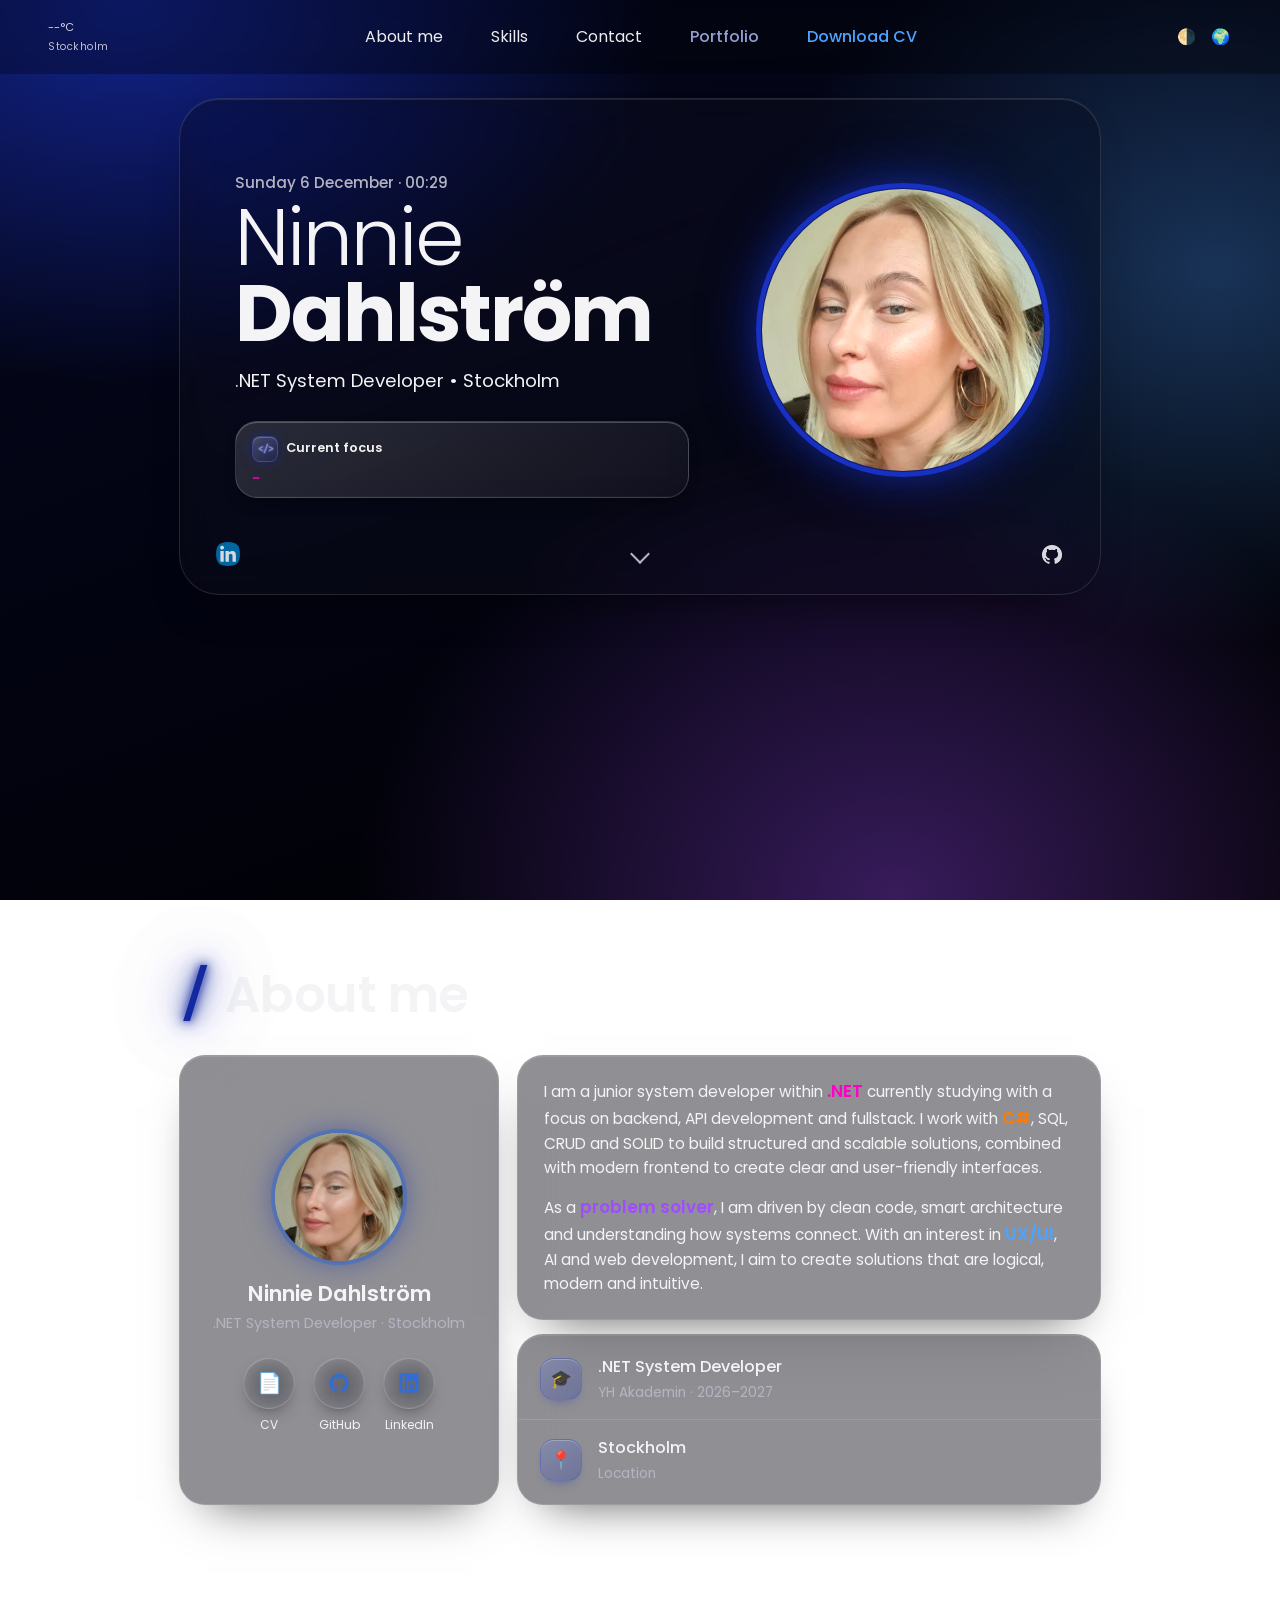
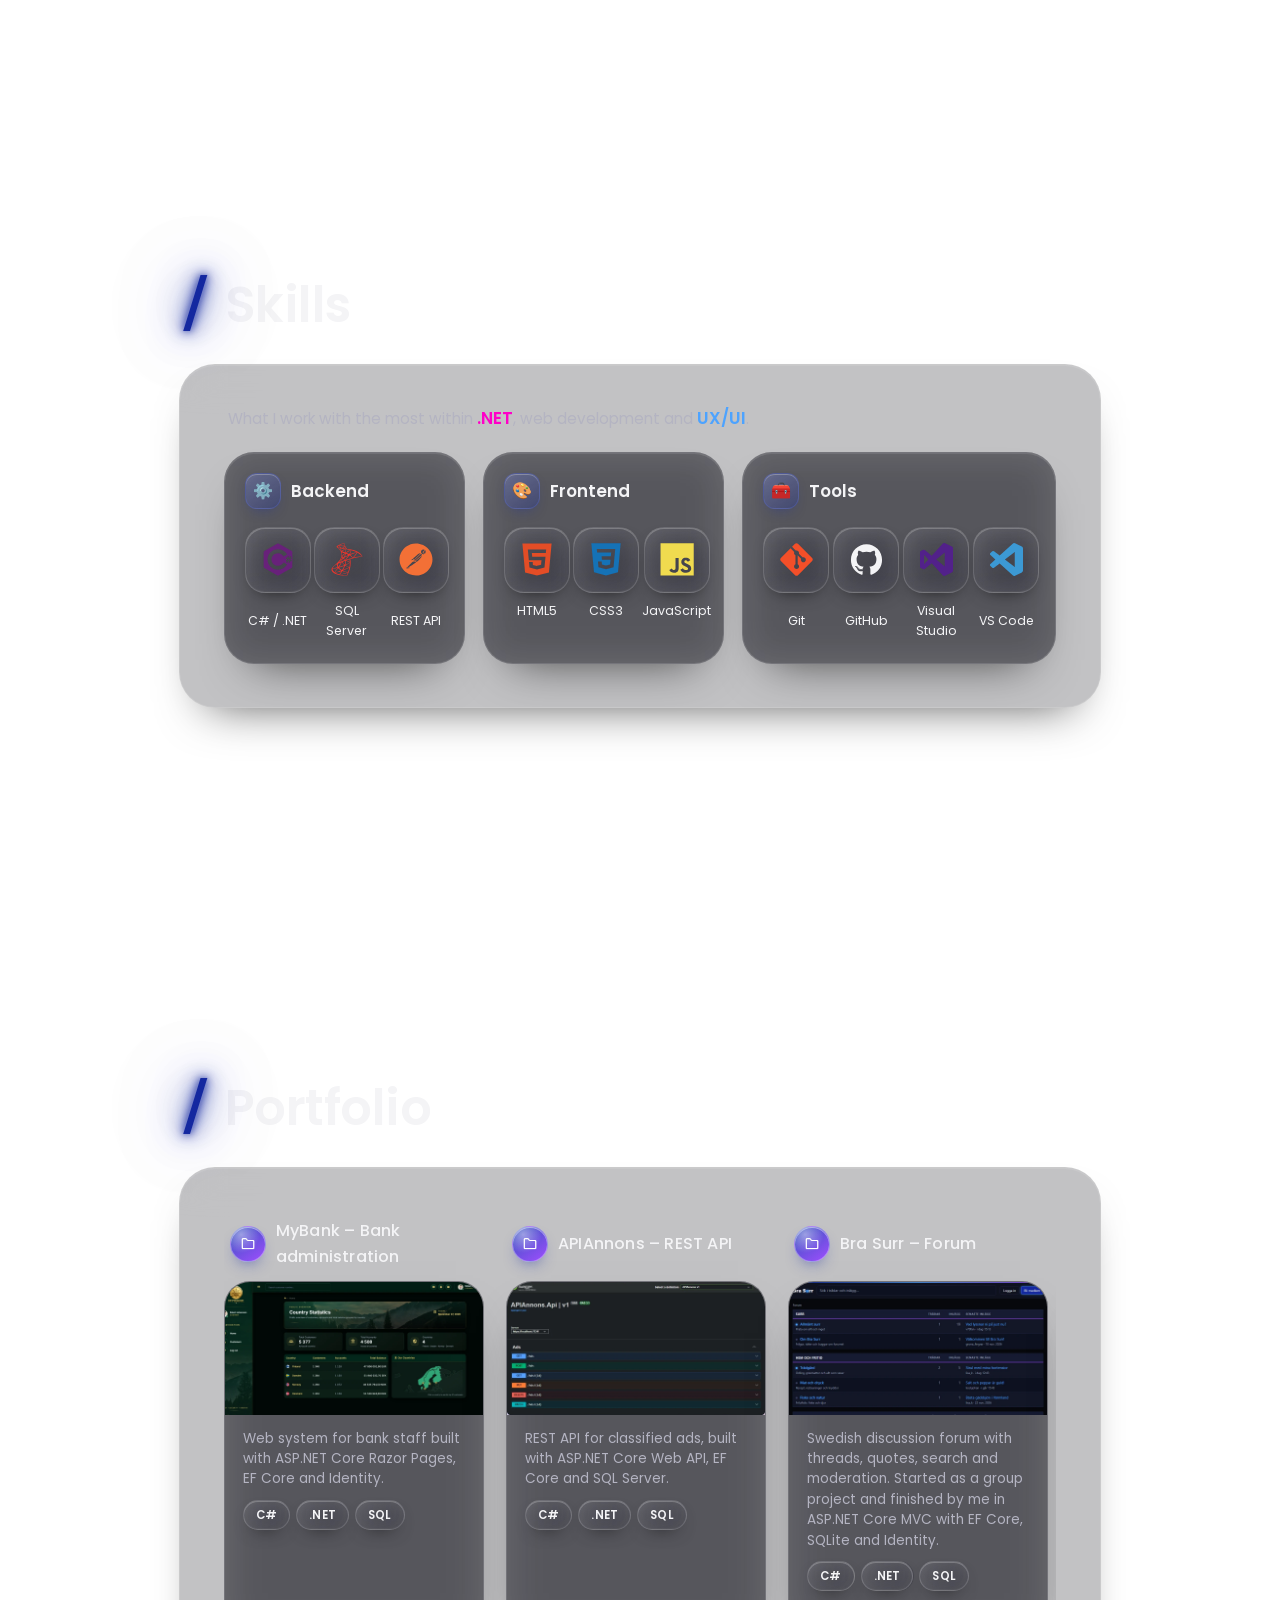
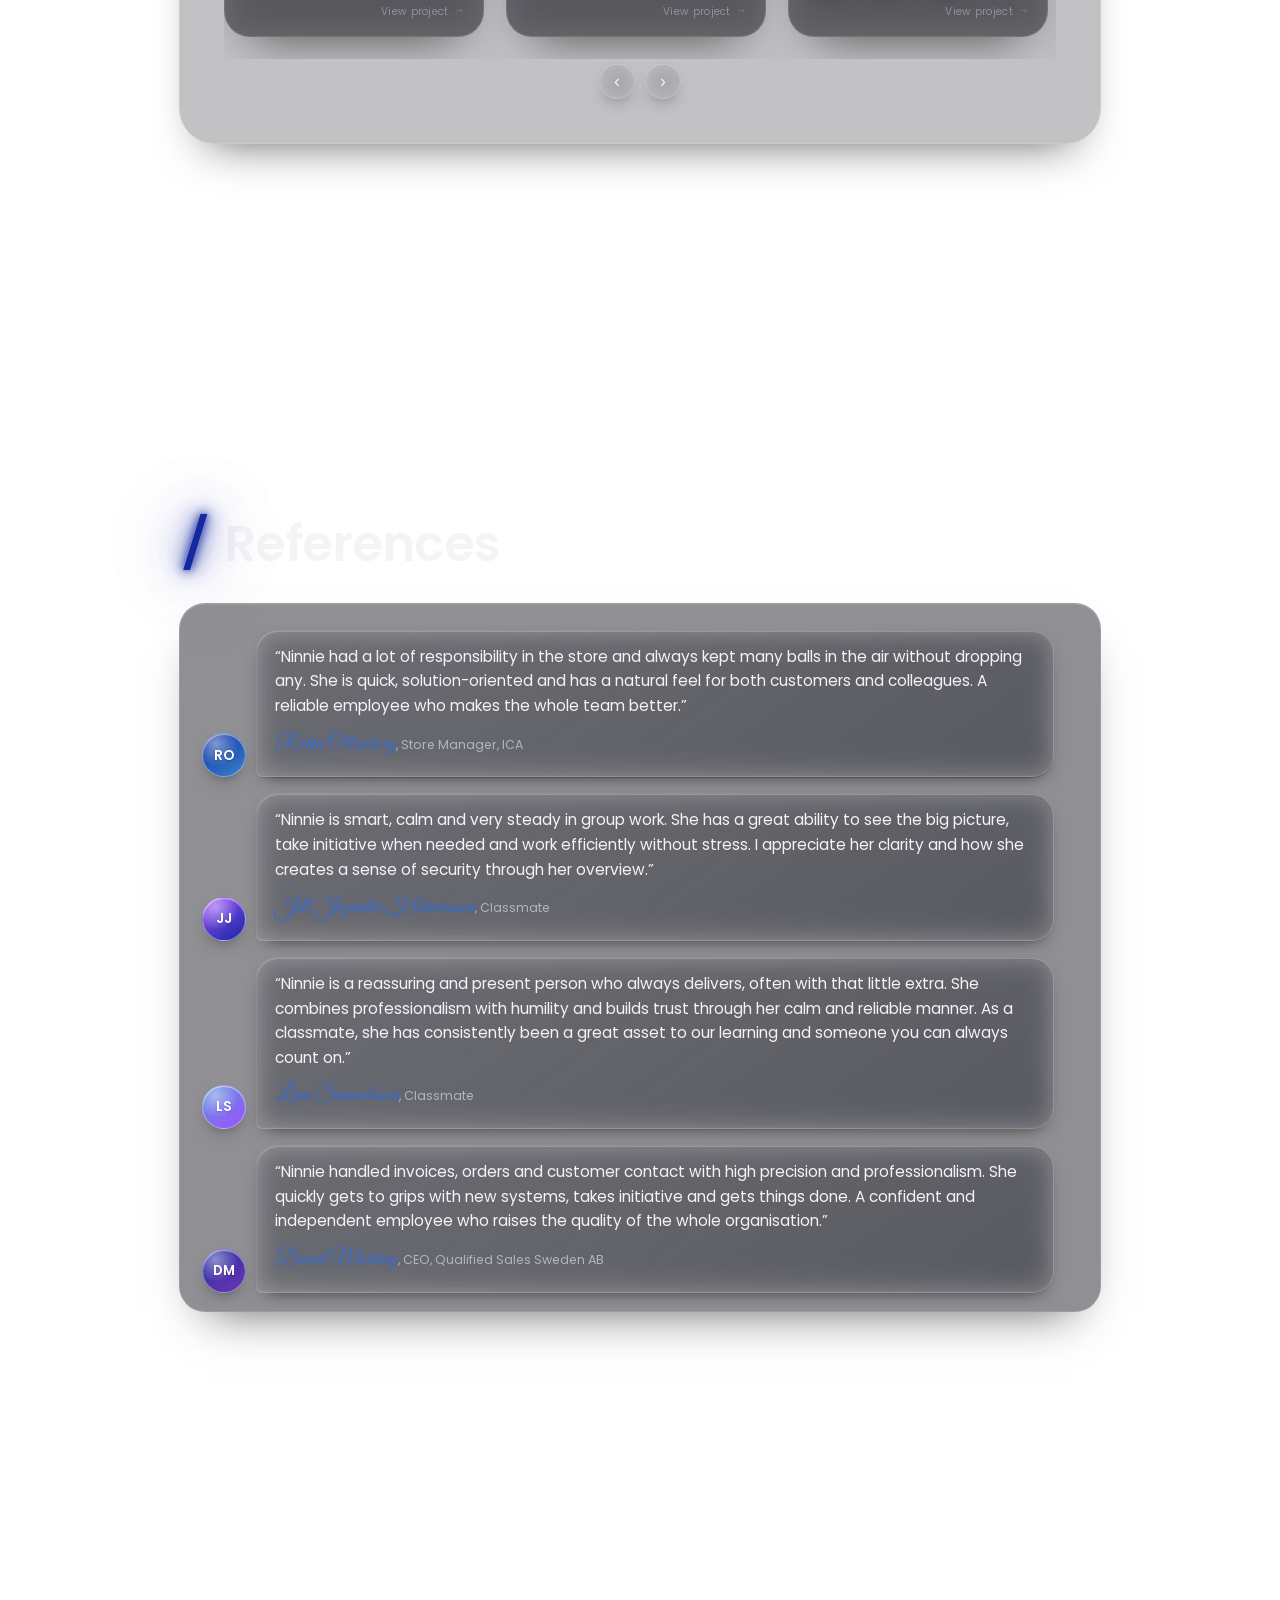
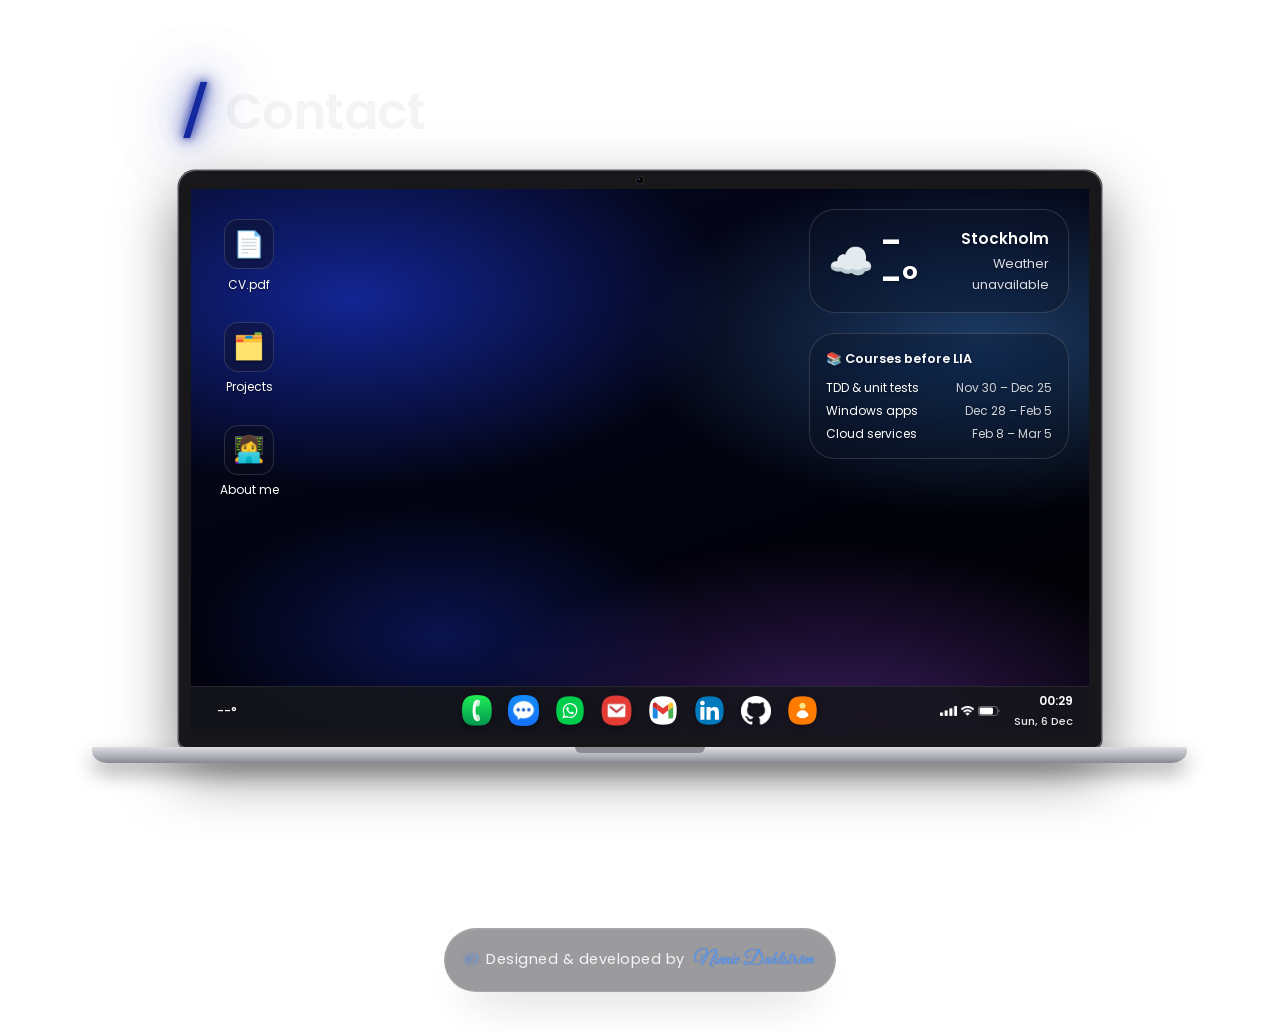
==== index-en.html @ 5b82d330 "perf: snabbare på mobil, 950 kB blir 413 kB - Devicon-fonten (564 kB) bytt mot 14 små SVG-filer i im" ====
<!DOCTYPE html>
<html lang="en">
<head>
    <meta charset="UTF-8">
    <meta name="viewport" content="width=device-width, initial-scale=1.0">
    <meta name="description" content="Portfolio by Ninnie Dahlström - System developer in .NET, C#, SQL, API and modern web development.">
    <meta property="og:title" content="Ninnie Dahlström - Webbportfolio">
    <meta property="og:description" content="Responsiv frontenddesign med HTML, CSS och JavaScript">
    <meta property="og:image" content="https://nninnie.se/image/readme-image.png">
    <meta property="og:url" content="https://nninnie.github.io/webbportfolio/">
    <meta property="og:type" content="website">
    <title>Ninnie Dahlström - Portfolio</title>
    <!-- CSS i samma ordning som kaskaden kräver: grund först, ljust tema sist -->
    <link rel="stylesheet" href="css/base.css">
    <link rel="stylesheet" href="css/navbar.css">
    <link rel="stylesheet" href="css/hero.css">
    <link rel="stylesheet" href="css/about.css">
    <link rel="stylesheet" href="css/skills.css">
    <link rel="stylesheet" href="css/portfolio.css">
    <link rel="stylesheet" href="css/references.css">
    <link rel="stylesheet" href="css/contact-form.css">
    <link rel="stylesheet" href="css/contact-device.css">
    <link rel="stylesheet" href="css/contact-popup.css">
    <link rel="stylesheet" href="css/footer.css">
    <link rel="stylesheet" href="css/theme-light.css">
    <link rel="stylesheet" href="css/premium.css">
    <link rel="stylesheet" href="css/oneui.css">
    <!-- Typsnitt och ikoner: ansluter tidigt, en enda förfrågan för typsnitten,
         och ikonerna laddas utan att blockera att sidan visas -->
    <link rel="preconnect" href="https://fonts.googleapis.com">
    <link rel="preconnect" href="https://fonts.gstatic.com" crossorigin>
    <link href="https://fonts.googleapis.com/css2?family=Great+Vibes&family=JetBrains+Mono:wght@400;700&family=Poppins:wght@300;400;500;600;700;800;900&display=swap" rel="stylesheet">
</head>

<body>
<a href="#main" class="skip-link">Skip to content</a>

<header class="navbar">
    <nav aria-label="Main menu">

        <!-- Weather to the left -->
        <div class="weather-box">
        <span id="weather" class="weather">--°C</span>
        <span id="weatherLocation" class="weather-location">Stockholm</span>
        </div>


        <!-- Hamburger menu (mobile) -->
        <button type="button" class="hamburger" id="hamburgerBtn" aria-label="Open menu" aria-expanded="false" aria-controls="mobileMenu">
            ☰
        </button>

        <!-- Menu links -->
        <ul class="nav-links" id="navLinks">
            <li><a href="#about">About me</a></li>
            <li><a href="#skills">Skills</a></li>
            <li><a href="#contact">Contact</a></li>
            <li><a href="#portfolio">Portfolio</a></li>
            <li><a href="image/cv-ninnie-dahlstrom-eng.pdf" download>Download CV</a></li>
        </ul>

        <!-- Dark/Light Mode & Language to the right -->
        <div class="nav-controls">

    <!-- THEME BUTTON -->
<button type="button" id="themeToggle" class="icon-btn" aria-label="Switch theme">
    <span class="mode-icon">🌗</span>
</button>

<!-- LANGUAGE BUTTON -->
<button type="button" id="languageToggle" class="icon-btn" aria-label="Switch language">
    <span class="mode-icon">🌍</span>
</button>



</div>

            <!-- Hidden select language - required -->
            <label for="languageSelect" class="visually-hidden">Language</label>
            <select id="languageSelect" class="hidden-select">
                <option value="sv">SV</option>
                <option value="en" selected>EN</option>
            </select>

    </nav>

    <!-- Mobile menu sliding down -->
    <div class="mobile-menu" id="mobileMenu">
        <a href="#about">About me</a>
        <a href="#skills">Skills</a>
        <a href="#contact">Contact</a>
        <a href="#portfolio">Portfolio</a>
        <a href="image/cv-ninnie-dahlstrom-eng.pdf" download>Download CV</a>
    </div>

</header>

<!-- MAIN START -->
<main id="main" class="page-wrapper">


<!-- HERO: Samsung lock screen -->
<section class="lockscreen" aria-label="Introduction">
    <div class="lock glass">

        <div class="lock-text">
            <p class="lock-date" id="heroDate">Stockholm</p>
            <h1><span class="lock-first">Ninnie</span> <span class="lock-last">Dahlström</span></h1>
            <p class="hero-role">.NET System Developer • Stockholm</p>

            <!-- The notification: the typing text is filled in by hero-typing.js -->
            <div class="notif">
                <div>
                    <span class="notif-title">Current focus</span>
                    <p id="skills-hero-text" class="skills-hero">Backend • C# • .NET • SQL • API development</p>
                </div>
            </div>
        </div>

        <div class="hero-image-wrapper">
            <img src="image/portrait-ninnie-dahlstrom.webp" class="portrait" alt="Portrait of Ninnie Dahlström" width="400" height="400">
            <span class="color-icon">
                🎨
                <input type="color" id="glowDarkPicker" aria-label="Choose glow colour for dark mode">
                <input type="color" id="glowLightPicker" aria-label="Choose glow colour for light mode">
            </span>
        </div>

        <!-- Shortcuts in the lock screen corners -->
        <div class="lock-shortcuts">
            <a href="https://www.linkedin.com/in/ninnie-dahlstrom" target="_blank" rel="noopener noreferrer" aria-label="LinkedIn">
                <img src="image/icons/linkedin.svg" alt="" width="24" height="24">
            </a>
            <a href="#about" class="swipe" aria-label="Go to About me"><span class="swipe-arrow" aria-hidden="true"></span></a>
            <a href="https://github.com/nninnie" target="_blank" rel="noopener noreferrer" aria-label="GitHub">
                <img src="image/icons/GitHub.png" alt="" class="icon-img light github" width="24" height="24">
                <img src="image/icons/GitHub-darkmode.png" alt="" class="icon-img dark github" width="24" height="24">
            </a>
        </div>
    </div>
</section>



<!-- ABOUT: profile in Contacts -->
<section id="about" class="oneui-section">
    <div class="oneui-head">
        <h2><span class="accent">/</span> About me</h2>
    </div>

    <div class="profile">
        <div class="glass pcard">
            <img src="image/portrait-ninnie-dahlstrom.webp" alt="" width="128" height="128" loading="lazy">
            <h3>Ninnie Dahlström</h3>
            <p>.NET System Developer · Stockholm</p>
            <div class="pactions">
                <a href="image/cv-ninnie-dahlstrom-eng.pdf" download><span class="pa-icon" aria-hidden="true">📄</span>CV</a>
                <a href="https://github.com/nninnie" target="_blank" rel="noopener noreferrer"><span class="pa-icon" aria-hidden="true"><span class="mask-icon mask-github" aria-hidden="true"></span></span>GitHub</a>
                <a href="https://www.linkedin.com/in/ninnie-dahlstrom" target="_blank" rel="noopener noreferrer"><span class="pa-icon" aria-hidden="true"><span class="mask-icon mask-linkedin" aria-hidden="true"></span></span>LinkedIn</a>
            </div>
        </div>

        <div>
            <div class="glass about-text">
                <p>I am a junior system developer within <span class="key-pink">.NET</span> currently studying with a focus on backend, API development and fullstack. I work with <span class="key-orange">C#</span>, SQL, CRUD and SOLID to build structured and scalable solutions, combined with modern frontend to create clear and user-friendly interfaces.</p>
                <p>As a <span class="key-purple">problem solver</span>, I am driven by clean code, smart architecture and understanding how systems connect. With an interest in <span class="key-blue">UX/UI</span>, AI and web development, I aim to create solutions that are logical, modern and intuitive.</p>
            </div>

            <div class="glass prows">
                <div class="prow"><span class="prow-icon" aria-hidden="true">🎓</span><div><strong>.NET System Developer</strong><span>YH Akademin · 2026–2027</span></div></div>
                <div class="prow"><span class="prow-icon" aria-hidden="true">📍</span><div><strong>Stockholm</strong><span>Location</span></div></div>
            </div>
        </div>
    </div>
</section>



<!-- SKILLS: three folders on the home screen -->
<section id="skills" class="oneui-section">
    <div class="oneui-head">
        <h2><span class="accent">/</span> Skills</h2>
    </div>

    <!-- Glasramen runt korten, som datorn runt kontaktdelen -->
    <div class="oneui-frame glass">
        <p class="oneui-intro">What I work with the most within <span class="key-pink">.NET</span>, web development and <span class="key-blue">UX/UI</span>.</p>

        <div class="folders">
            <div class="glass folder">
                <div class="folder-head"><span class="folder-icon-box" aria-hidden="true">⚙️</span><div><h3>Backend</h3></div></div>
                <ul class="skill-apps">
                    <li><span class="skill-icon"><img src="image/skills/csharp.svg" alt="" width="34" height="34"></span>C# / .NET</li>
                    <li><span class="skill-icon"><img src="image/skills/microsoftsqlserver.svg" alt="" width="34" height="34"></span>SQL Server</li>
                    <li><span class="skill-icon"><img src="image/skills/postman.svg" alt="" width="34" height="34"></span>REST API</li>
                </ul>
            </div>

            <div class="glass folder">
                <div class="folder-head"><span class="folder-icon-box" aria-hidden="true">🎨</span><div><h3>Frontend</h3></div></div>
                <ul class="skill-apps">
                    <li><span class="skill-icon"><img src="image/skills/html5.svg" alt="" width="34" height="34"></span>HTML5</li>
                    <li><span class="skill-icon"><img src="image/skills/css3.svg" alt="" width="34" height="34"></span>CSS3</li>
                    <li><span class="skill-icon"><img src="image/skills/javascript.svg" alt="" width="34" height="34"></span>JavaScript</li>
                </ul>
            </div>

            <div class="glass folder wide">
                <div class="folder-head"><span class="folder-icon-box" aria-hidden="true">🧰</span><div><h3>Tools</h3></div></div>
                <ul class="skill-apps">
                    <li><span class="skill-icon"><img src="image/skills/git.svg" alt="" width="34" height="34"></span>Git</li>
                    <li><span class="skill-icon"><span class="mask-icon mask-github" aria-hidden="true"></span></span>GitHub</li>
                    <li><span class="skill-icon"><img src="image/skills/visualstudio.svg" alt="" width="34" height="34"></span>Visual Studio</li>
                    <li><span class="skill-icon"><img src="image/skills/vscode.svg" alt="" width="34" height="34"></span>VS Code</li>
                </ul>
            </div>
        </div>
    </div>
</section>

<!-- PORTFOLIO: Recent apps, a row you scroll sideways -->
<section id="portfolio" class="oneui-section">
    <div class="oneui-head">
        <h2><span class="accent">/</span> Portfolio</h2>
    </div>

    <!-- Glasramen runt korten, som datorn runt kontaktdelen -->
    <div class="oneui-frame glass">
        <!-- The project cards are created by projects.js -->
        <div class="rail" id="projectsGrid" tabindex="0" aria-label="Projects, scroll sideways"></div>

        <div class="rail-nav">
            <button type="button" class="rail-btn" data-dir="-1" aria-label="Previous project">‹</button>
            <button type="button" class="rail-btn" data-dir="1" aria-label="Next project">›</button>
        </div>

    <!-- PROJECT MODAL -->
        <div id="projectModal" class="project-modal" role="dialog" aria-modal="true" aria-labelledby="projectTitle" aria-describedby="projectDescription">
            <div class="project-modal-content">

                <button type="button" class="close-modal" aria-label="Close project window">✕</button>
            
                <div id="projectTech" class="project-tech"></div>

                <div class="modal-divider"></div>

                <!-- [html-validate-disable-next empty-heading -- fylls i av projects.js] -->
                <h3 id="projectTitle"></h3>

                <p id="projectDescription"></p>

                <ul id="features"></ul>


                <div class="project-links">
                    <a id="githubLink" href="#" target="_blank" aria-label="Open project">
                        <img class="icon-img dark" src="image/icons/GitHub-darkmode.png" alt="GitHub" width="20" height="20">
                        <img class="icon-img light" src="image/icons/GitHub.png" alt="GitHub" width="20" height="20">
                        GitHub
                    </a>

                    <a id="demoLink" href="#" target="_blank" aria-label="Open project">
                        <img class="icon-img dark" src="image/icons/GitHub-darkmode.png" alt="ReadMe" width="20" height="20">
                        <img class="icon-img light" src="image/icons/GitHub.png" alt="ReadMe"  width="20" height="20">
                        ReadMe
                    </a>
                </div>

                <!-- Shown instead of the links when the project has isPrivate: true -->
                <p id="privateNote" class="private-note" hidden>🔒 Code available on request</p>

            </div>
        </div>
    </div>
</section>




<!-- REFERENCES: Messages -->
<section id="reference" class="oneui-section">
    <div class="oneui-head">
        <h2><span class="accent">/</span> References</h2>
    </div>

    <div class="glass chat">
        <div class="thread">
            <article class="msg">
                <span class="msg-avatar av-1" aria-hidden="true">RO</span>
                <div class="bubble">
                    <blockquote><p>“Ninnie had a lot of responsibility in the store and always kept many balls in the air without dropping any. She is quick, solution-oriented and has a natural feel for both customers and colleagues. A reliable employee who makes the whole team better.”</p></blockquote>
                    <p class="msg-sign"><span class="sig">Robin Ollenberg</span>, Store Manager, ICA</p>
                </div>
            </article>

            <article class="msg">
                <span class="msg-avatar av-2" aria-hidden="true">JJ</span>
                <div class="bubble">
                    <blockquote><p>“Ninnie is smart, calm and very steady in group work. She has a great ability to see the big picture, take initiative when needed and work efficiently without stress. I appreciate her clarity and how she creates a sense of security through her overview.”</p></blockquote>
                    <p class="msg-sign"><span class="sig">Jill Jeginder Hilmersson</span>, Classmate</p>
                </div>
            </article>

            <article class="msg">
                <span class="msg-avatar av-3" aria-hidden="true">LS</span>
                <div class="bubble">
                    <blockquote><p>“Ninnie is a reassuring and present person who always delivers, often with that little extra. She combines professionalism with humility and builds trust through her calm and reliable manner. As a classmate, she has consistently been a great asset to our learning and someone you can always count on.”</p></blockquote>
                    <p class="msg-sign"><span class="sig">Lina Samuelsson</span>, Classmate</p>
                </div>
            </article>

            <article class="msg">
                <span class="msg-avatar av-4" aria-hidden="true">DM</span>
                <div class="bubble">
                    <blockquote><p>“Ninnie handled invoices, orders and customer contact with high precision and professionalism. She quickly gets to grips with new systems, takes initiative and gets things done. A confident and independent employee who raises the quality of the whole organisation.”</p></blockquote>
                    <p class="msg-sign"><span class="sig">David Marténg</span>, CEO, Qualified Sales Sweden AB</p>
                </div>
            </article>
        </div>
    </div>
</section>


<!-- CONTACT -->
<section id="contact" class="contact-section" aria-labelledby="contactTitle">

    <h2 id="contactTitle" class="contact-title"><span class="accent">/</span> Contact</h2>

    <div class="device-frame">

        <div class="device-glass"></div>

        <!-- STATUS BAR -->
        <div class="status-bar">
            <span id="taskbarWeather" class="taskbar-weather" aria-hidden="true">--&deg;</span>
            <span id="deviceDate" class="date"></span>
            <span id="phoneTime" class="time">--:--</span>
            <div class="camera-cutout"></div>
            <span class="status-icons">
                <img src="image/icons/Connection.png" alt="">
                <img src="image/icons/Wifi.png" alt="">
                <img src="image/icons/Battery.png" alt="">
            </span>
        </div>

        <!-- WEATHER WIDGET -->
        <div class="weather-widget">
            <div class="weather-center">
                <span id="weatherIcon" class="weather-icon">&#9729;&#65039;</span>
                <span id="weatherTemp" class="temp">--&deg;</span>
            </div>

            <div class="weather-right">
                <span id="weatherDesc" class="desc">Loading weather&hellip;</span>
                <span id="weatherCity" class="city">Stockholm</span>
            </div>
        </div>


        <!-- LIA + COURSES: internship placement and the courses before it -->
        <div class="lia-stack">
            <!-- LIA CARD HIDDEN until after Tuesday 1 Dec (Dekiru agreement). Remove the comment to show it again.
            <div class="lia-widget">
                <span class="lia-status"><span class="lia-dot" aria-hidden="true"></span><span>Internship at <a href="https://www.dekiru.se/" target="_blank" rel="noopener" class="lia-link">Dekiru</a></span></span>
                <strong class="lia-dates">Mar 8 – May 28, 2027</strong>
                <span class="lia-sub">+ Aug 30 – Nov 19, 2027</span>
            </div>
            -->

            <div class="lia-widget courses-widget">
                <span class="lia-status">📚 Courses before LIA</span>
                <ul class="course-list">
                    <li><span>TDD &amp; unit tests</span><span class="lia-sub">Nov 30 – Dec 25</span></li>
                    <li><span>Windows apps</span><span class="lia-sub">Dec 28 – Feb 5</span></li>
                    <li><span>Cloud services</span><span class="lia-sub">Feb 8 – Mar 5</span></li>
                </ul>
            </div>
        </div>

        <!-- DESKTOP SHORTCUTS (laptop only) -->
        <nav class="desktop-icons" aria-label="Shortcuts">
            <a href="image/cv-ninnie-dahlstrom-eng.pdf" download class="desktop-icon"><span class="desktop-icon-img" aria-hidden="true">📄</span>CV.pdf</a>
            <a href="#portfolio" class="desktop-icon"><span class="desktop-icon-img" aria-hidden="true">🗂️</span>Projects</a>
            <a href="#about" class="desktop-icon"><span class="desktop-icon-img" aria-hidden="true">👩‍💻</span>About me</a>
        </nav>
        <!-- APP GRID -->
        <div class="app-grid">

    <!-- Sidindikator (placeras mellan appraden och docken med CSS grid) -->
    <div class="page-dots" aria-hidden="true"><span class="dot active"></span><span class="dot"></span></div>

            <a href="tel:+46735704368" class="app-icon phone-link">
                <span class="icon-circle">
                    <img src="image/icons/phone.svg" alt="">
                </span>
                <span class="app-label">Phone</span>
            </a>

            <a href="sms:+46735704368" class="app-icon sms-link">
                <span class="icon-circle">
                    <img src="image/icons/messages.webp" alt="">
                </span>
                <span class="app-label">SMS</span>
            </a>

            <a href="https://wa.me/46735704368" target="_blank" rel="noopener noreferrer" class="app-icon">
                <span class="icon-circle">
                    <img src="image/icons/Whatups.svg" alt="">
                </span>
                <span class="app-label">WhatsApp</span>
            </a>

            <a href="https://outlook.live.com/mail/0/deeplink/compose?to=ninnie_dahlstrom@hotmail.com&amp;subject=Contact%20via%20nninnie.se" target="_blank" rel="noopener noreferrer" class="app-icon">
                <span class="icon-circle">
                    <img src="image/icons/Email.webp" alt="">
                </span>
                <span class="app-label">Outlook</span>
            </a>

            <a aria-label="Gmail" href="https://mail.google.com/mail/?view=cm&amp;fs=1&amp;to=ninnie_dahlstrom@hotmail.com&amp;su=Contact%20via%20nninnie.se" target="_blank" rel="noopener noreferrer" class="app-icon">
                <span class="icon-circle">
                    <img src="image/icons/gmail.svg" alt="">
                </span>
                <span class="app-label">Gmail</span>
            </a>

            <a aria-label="LinkedIn" href="https://www.linkedin.com/in/ninnie-dahlstrom/" target="_blank" rel="noopener noreferrer" class="app-icon">
                <span class="icon-circle">
                    <img src="image/icons/linkedin.svg" alt="">
                </span>
                <span class="app-label">LinkedIn</span>
            </a>

            <a aria-label="GitHub" href="https://github.com/nninnie" target="_blank" rel="noopener noreferrer" class="app-icon">
                <span class="icon-circle">
                    <img class="icon-img dark" src="image/icons/GitHub-darkmode.png" alt="">
                    <img class="icon-img light" src="image/icons/GitHub.png" alt="">
                </span>
                <span class="app-label">GitHub</span>
            </a>

            <button type="button" class="app-icon contact-app" aria-label="Contact form" aria-haspopup="dialog" aria-controls="contactCard">
                <span class="icon-circle">
                    <img src="image/icons/Contact.svg" alt="">
                </span>
                <span class="app-label">Contact</span>
            </button>

        </div>

        <!-- NAVIGATION BAR -->
        <div class="nav-bar" aria-hidden="true">
            <span class="nav-btn nav-recent"></span>
            <span class="nav-btn nav-home"></span>
            <span class="nav-btn nav-back"></span>
        </div>

    </div>

    <!-- POPUP: CONTACT FORM -->
    <div id="contactCard" class="contact-popup" role="dialog" aria-modal="true" aria-labelledby="contactCardTitle" hidden>
        <div class="contact-card">

            <button type="button" class="close-popup" aria-label="Close the form">&#10005;</button>

            <h3 id="contactCardTitle">Send a message</h3>

            <form id="contactForm" action="https://formsubmit.co/ajax/ninnie_dahlstrom@hotmail.com" method="POST" novalidate>

                <div class="input-group">
                    <label for="name" class="input-label">
                        <img src="image/icons/user-round.png" alt="" class="input-icon icon-rosa" width="20" height="20">
                        Name
                    </label>
                    <input type="text" id="name" name="name" autocomplete="name" required minlength="2" maxlength="80" aria-describedby="nameError" aria-invalid="false">
                    <span id="nameError" class="field-error"></span>
                </div>

                <div class="input-group">
                    <label for="email" class="input-label">
                        <img src="image/icons/mail.png" alt="" class="input-icon icon-orange" width="20" height="20">
                        Email
                    </label>
                    <input type="email" id="email" name="email" autocomplete="email" required maxlength="254" aria-describedby="emailError" aria-invalid="false">
                    <span id="emailError" class="field-error"></span>
                </div>

                <div class="input-group">
                    <label for="message" class="input-label">
                        <img src="image/icons/message.png" alt="" class="input-icon icon-bla" width="20" height="20">
                        Message
                    </label>
                    <textarea id="message" name="message" required minlength="10" maxlength="2000" aria-describedby="messageError" aria-invalid="false"></textarea>
                    <span id="messageError" class="field-error"></span>
                </div>

                <!-- Spam protection: hidden field that only bots fill in -->
                <input type="text" name="_honey" class="honeypot" tabindex="-1" autocomplete="off" aria-hidden="true">
                <input type="hidden" name="_subject" value="New message via nninnie.se (EN)">
                <input type="hidden" name="_template" value="table">

                <button type="submit" class="btn-send">
                    Send
                    <img src="image/icons/send.png" alt="" class="send-btn" width="20" height="20">
                </button>

                <p id="formStatus" class="form-status" role="status" aria-live="polite"></p>
            </form>

        </div>
    </div>

    <!-- TOAST -->
    <div id="toast" class="popup" role="status" aria-live="polite"></div>

</section>

</main>


<!-- FOOTER: a simple glass bar -->
<footer class="oneui-footer">
    <p class="footer-credit glass">
        <span class="copy-symbol">©</span> Designed &amp; developed by <span class="name">Ninnie Dahlström</span>
    </p>
</footer>

<!-- type="module" = ES-moduler (import/export) och körs efter att sidan laddats -->
<script type="module" src="js/main.js"></script>

</body>
</html>
---- css/base.css ----
/* =========================================================
   base.css
   Grund: färgvariabler (:root), typsnitt, body och avstånd mellan sektioner.
   Laddas först – alla andra filer använder variablerna härifrån.
   ========================================================= */

/* ============== ROOT ============== */

/* FÄRGER GLOBALT*/
:root {
    --bg: #000000;
    --bg-light: #f7f2f3;

    --contact-form: rgba(255, 255, 255, 0.4);

    --text: #ececec;
    --text-dark: #1a1a1a;

    --pink: #ff00c8;
    --orange: #FF7A00;
    --blue: #4DA3FF;
    --purple: #9F4DFF;
    --dark-blue: #1428A0;

    --console-bg: #000;
    --console-border: #333;
    --glow: #1428A0;
    
}


/* ===== GLOBAL WRAPPER =======*/
.page-wrapper {
    max-width: 100%; 
    margin: 0 auto;
    flex: 1;
}

/* AVSTÅND MELLAN SEKTIONER – RESPONSIVE */
section {
    display: flex;
    flex-direction: column;
    padding-top: clamp(2.5rem, 4vw, 5rem);
    padding-bottom: clamp(2rem, 4vw, 5rem);
    scroll-margin-top: clamp(3rem, 6vh, 5rem);
}

@media (max-width: 768px) {
    section {
        padding-bottom: 40vh;
    }
}


/* ACCENT I CARD */
.ui-card-accent {
    width: 100%;
    height: 1px;
    border-radius: 20px;
    background: linear-gradient(90deg,
        var(--dark-blue),
        var(--blue)
    );
    box-shadow:
        0 0 6px var(--glow),
        0 0 12px rgba(255,255,255,0.25);
    opacity: 0.35;
}


/* ============== TEXT - FONT ============== */
h1 {
    font-family: "Poppins", sans-serif;
    font-size: clamp(2.2rem, 5vw, 5rem);
    word-break: normal;
    font-weight: 900;
    text-align: center;
    letter-spacing: -1px;
    margin-bottom: 1rem;
}

h2 {
    font-family: "Poppins", sans-serif;
    font-weight: 700;
    letter-spacing: -1px;
    margin-bottom: 1rem;
    font-size: clamp(2rem, 5vw, 3rem); 
    text-align: left;
}

h3 {
    font-family: "Poppins", sans-serif;
    font-weight: 300;
    font-size: clamp(0.9rem, 3vw, 1.4rem);
}
p {
    font-family: "Poppins", sans-serif;
    font-size: clamp(0.8rem, 1.2vw, 1rem);
    line-height: 1.6;
}

a, li, span {
    font-family: "Poppins", sans-serif;
    font-size: clamp(0.6rem, 1.4vw, 1rem);
    line-height: 1.6;
}

.hero h1,
.hero .hero-role,
.hero p {
    opacity: 0;
    transform: translateY(6px);
    animation: heroSlide 0.3s ease-out forwards;
    text-align: left;
}

@keyframes heroSlide {
    to {
        opacity: 1;
        transform: translateY(0);
    }
}


/* ============== BODY ============== */

body {
    background: var(--bg);
    color: var(--text);
    font-family: "Poppins", sans-serif;
    margin: 0;
    min-height: 100vh;
    display: flex;
    flex-direction: column;
}
/* Skipp link för tab / WCAG osynlig*/
.skip-link {
    position: absolute;
    top: -40px;
    left: 1rem;
    background: var(--glow);
    padding: 0.6rem 1rem;
    border-radius: 0.5rem;
    font-weight: 600;
    z-index: 9999;
    transition: top 0.25s ease;
    opacity: 0; 
    pointer-events: none;
}

.skip-link:focus {
    top: 1rem;
    opacity: 1;            
    pointer-events: auto;  
}
---- css/navbar.css ----
/* =========================================================
   navbar.css
   Navbar: väder, menylänkar, tema-/språkknappar och mobilmenyn (hamburgare).
   ========================================================= */

/* ============== NAVBAR ============== */

/* NAVBAR WRAPPER */
.navbar {
    position: sticky;
    top: 0;
    z-index: 9999;
    background: rgba(0,0,0,0.3);
    backdrop-filter: blur(10px);
    will-change: top;
}


/* NAVBAR CONTENT */
.navbar nav {
    display: flex;
    align-items: center;
    justify-content: space-between;
    padding: 1rem 1.2rem;
    position: relative;
    z-index: 10000;
}

@media (max-width: 768px) {
    .navbar nav {
        display: grid;
        grid-template-columns: 1fr auto 1fr;
        align-items: center;
    }

    .weather-box {
        justify-self: start;
    }

    .hamburger {
        justify-self: center;
    }

    .nav-controls {
        justify-self: end;
    }
}


/* VÄDER */
.weather {
    opacity: 0.9;
    font-size: clamp(0.7rem, 0.8vw, 0.8rem);
    align-self: start;
}

/* Väder - location */
.weather-box {
    display: flex;
    flex-direction: column; 
    align-items: center;
    gap: 0.1rem; 
}


.weather-location {
    font-size: clamp(0.6rem, 0.8vw, 0.8rem);
    opacity: 0.8;
    letter-spacing: 0.5px;
}

/* HAMBURGER MENY*/
.hamburger {
    background: none;
    border: none;
    font-size: clamp(0.8rem, 1.4vw, 1.3rem);
    cursor: pointer;
    color: var(--text);
}

/* MENY – gömd på mobil */
.nav-links {
    display: none;
}

@media (min-width: 1025px) {
    .nav-links {
        gap: 3.2rem; 
    }
}

.mobile-menu {
    text-align: right;
}

.nav-links a,
.mobile-menu a {
    color: var(--text);
    text-decoration: none;
    font-weight: 400;
    transition: 0.2s ease;
}

/* DESKTOP */
.nav-links a {
    font-size: clamp(0.8rem, 1.4vw, 1rem);
}

/* MOBILMENY */
.mobile-menu a {
    font-size: 0.9rem;
    padding: 0.5rem 0;
    text-align: right;
}


/* CV-länk */
.nav-links a[href*="cv-ninnie-dahlstrom"],
.mobile-menu a[href*="cv-ninnie-dahlstrom"] {
    color: var(--blue);
    font-weight: 500;
}



/* Portfolio-länk alltid orange */
.nav-links a[href*="portfolio"],
.mobile-menu a[href*="portfolio"] {
    /* ljusare variant av mörkblå, så att texten syns tydligt mot svart */
    color: color-mix(in srgb, var(--dark-blue) 45%, white);
    font-weight: 500;
}

/* HOVER PÅ ALLA LÄNKAR */
.nav-links a:hover,
.mobile-menu a:hover {
    color: var(--glow);
    text-decoration: none;
}

/* IKONER / SPRÅK */
.nav-controls {
    display: flex;
    align-items: center;
    gap: clamp(0.3rem, 0.8vw, 0.6rem);
}


.icon-btn {
    background: none;
    border: none;
    cursor: pointer;
    padding: 0;
    min-width: 24px;   /* pekyta minst 24 x 24 px (WCAG) */
    min-height: 24px;
    display: flex;
    align-items: center;
    justify-content: center; 
}

/* IKONER / SPRÅK */
.mode-icon {
    font-size: clamp(0.8rem, 1.2vw, 1.2rem);
    line-height: 1;
    display: inline-block;
    transition: 0.25s ease;
}


/* DOLD SELECT */
.hidden-select {
    opacity: 0;
    position: absolute;
    pointer-events: none;
}

.navbar.scrolled {
    box-shadow: 0 6px 28px rgba(0, 0, 0, 0.18),
                0 0 18px rgba(0, 122, 255, 0.08);
}


/* MOBIL DROPDOWN */
.mobile-menu {
    display: none;
    flex-direction: column;
    background: rgba(0,0,0,0.3);
    backdrop-filter: blur(10px);
    padding: 1rem;
}

/* BREAKPOINTS */
@media (min-width: 768px) {
    .hamburger {
        display: none;
    }

    .nav-links {
        display: flex;
        justify-content: center;
        gap: 2rem;
        flex: 1;
        list-style: none;
        padding: 0;
        margin: 0;
    }

    .mobile-menu {
        display: none !important;
    }
}

@media (min-width: 1025px) {
    .navbar nav {
        padding: 1.2rem 3rem;
    }

    .nav-links {
        gap: 3rem;
    }
}
---- css/hero.css ----
/* =========================================================
   hero.css
   Hero: namn, titel, skrivmaskinstext, porträtt och knapparna (CV/Portfolio).
   ========================================================= */

/* ============== HERO ============== */

/* HERO */
.hero {
    width: clamp(85%, 62vw, 1600px);
    margin: 0 auto;
    text-align: center;
    padding: 0;
    height: 95dvh;
    display: flex;
    align-items: center;
    justify-content: center;
    transform: translateY(-4vh);
    overflow-x: hidden; 
}

.hero-card {
    display: flex;
    width: 100%;
    flex-direction: row-reverse;
    grid-column: 1 / -1;
    justify-self: center;
    align-items: flex-end;
    gap: 3rem;
    padding: 2rem 2rem;
    border-radius: 28px;
    position: relative;
    overflow: hidden;
    backdrop-filter: blur(20px);
    margin-bottom: 1.5rem;
    
}

.hero-text {
    flex: 2.3; 
    display: flex;
    flex-direction: column;
    gap: 0.3rem;
    justify-content: center; 
    padding-bottom: 0.2rem;
}

.hero-image-wrapper {
    flex: 1; 
    max-width: 100%;
    padding-bottom: 0.2rem;
    margin-right: 1.5rem;
    position: relative;
    align-self: center;
    position: relative;
    display: inline-block;
}


@media (max-width: 768px) {

    .hero {
        height: auto;
        transform: none;
        padding-top: 2rem;
        padding-bottom: 40vh;
    }

    .hero-card {
        flex-direction: column;
        justify-content: center;   
        align-items: center;       
        text-align: center;
        gap: 1.5rem;
    }

    .portrait {
        margin: 0 auto;
    }

    .hero-text {
        text-align: center;
        width: 100%;
    }

        .hero h1 {
        font-size: clamp(1.6rem, 6vw, 2.2rem);
        line-height: 1.1;
        margin-bottom: 0.4rem;
    }

    .hero h1,
    .hero .hero-role,
    .hero p {
        text-align: center;
    }
    .hero-image-wrapper {
    margin-right: 0;
    margin-top: 0.5rem;
}
}


.hero h1 {
    margin-bottom: 0.3rem; 
}

/* Undertiteln (yrke och ort) är en p, men ser ut som förut när den var h3 */
.hero .hero-role {
    font-family: "Poppins", sans-serif;
    font-weight: 300;
    font-size: clamp(0.9rem, 3vw, 1.4rem);
    line-height: normal;
    margin-top: 0.2rem;
    margin-bottom: 0.4rem;
}

.hero p {
    margin-top: 0;        
    line-height: 1.4;      
    font-size: clamp(0.65rem, 1.6vw, 1.1rem);    
}

/* HERO - KNAPPAR*/
.hero-buttons {
    display: flex;
    justify-content: center;
    gap: 1rem;
    margin-top: 1.5rem;
    
}

.btn.orb {
    display: inline-flex;
    align-items: center;
    justify-content: center;
    width: 0.9rem;
    height: 0.9rem;
    border-radius: 50%;
    overflow: hidden;
    padding: 0;
    transition:
        width 0.3s ease,
        height 0.3s ease,
        padding 0.3s ease,
        border-radius 0.35s ease,
        box-shadow 0.3s ease;
    position: relative;
}


.btn.orb span {
    opacity: 1;
    font-size: clamp(0.65rem, 1vw, 0.8rem);
    font-weight: 500;
    transition: opacity 0.25s ease;
    color: var(--text);
    visibility: hidden;
}


@media (max-width: 768px) {
    .btn.orb span {
    visibility: visible;
}

}

.btn.orb:hover {
    width: clamp(5rem, 12vw, 6.5rem);
    height: clamp(2rem, 3vw, 2.4rem);
    padding: 0 0.4rem;
    transform: scale(1.01);
    border-radius: 20px;
}


.btn.orb:hover span {
    opacity: 1;
    visibility: visible;
}


/* IKONER - download & Map */
.btn-icon {
    width: 12px;
    height: 12px;
    object-fit: contain;
    margin-right: 4px;
    vertical-align: middle;
    transition: 0.25s ease;
    filter: brightness(0) invert(1) !important;
}

.btn.orb,
.btn.orb:visited,
.btn.orb:active,
.btn.orb:focus {
    text-decoration: none;
}

.btn.orb.pink {
    background: var(--dark-blue);
    box-shadow: 0 0 4px var(--dark-blue);
    border: 1px;
}

.btn.orb.orange {
    background: var(--blue);
    box-shadow: 0 0 4px var(--blue);
}

.btn.orb.pink:hover {
    box-shadow: 0 0 5px var(--glow);
}

.btn.orb.orange:hover {
    box-shadow: 0 0 5px var(--glow);
}

@media (max-width: 768px) {
    .btn.orb {
        width: auto;
        height: auto;
        padding: 0.4rem 0.9rem;
        border-radius: 40px;
        display: inline-flex;
        align-items: center; 
    }

    .btn.orb span {
        opacity: 1;
        font-size: clamp(0.6rem, 2vw, 0.7rem);
        white-space: nowrap;
    }

    .btn.orb.pink {
    background: var(--console-bg);
    box-shadow: 0 0 2px var(--blue);
    border: 1px;
}

.btn.orb.orange {
    background: var(--console-bg);
    box-shadow: 0 0 2px var(--blue);
}

.btn.orb.pink:hover {
    box-shadow: 0 0 4px var(--glow);
}

.btn.orb.orange:hover {
    box-shadow: 0 0 4px var(--glow);
}
}

/* HERO - PORTRÄTT BILD*/
.portrait {
    width: clamp(7rem, 20vw, 20rem);
    height: auto;
    object-fit: cover;
    border-radius: 14rem;

    /* Mjukare kant */
    border: 0.1px solid color-mix(in srgb, var(--glow) 40%, transparent);

    /* Samsung-style glow */
    box-shadow:
        0 0 14px color-mix(in srgb, var(--glow) 40%, transparent),
        0 0 28px color-mix(in srgb, var(--glow) 30%, transparent),
        0 0 42px color-mix(in srgb, var(--glow) 20%, transparent);

    /* Mjuk AMOLED drop-shadow */
    filter: drop-shadow(0 0 12px color-mix(in srgb, var(--glow) 30%, transparent))
            brightness(1.22);

    transition: box-shadow 0.3s ease, border-color 0.3s ease;
}

.portrait:hover {
    box-shadow:
        0 0 8px color-mix(in srgb, var(--glow) 45%, transparent),
        0 0 16px color-mix(in srgb, var(--glow) 30%, transparent),
        0 0 22px color-mix(in srgb, var(--glow) 20%, transparent);

    transform: scale(1.01);
}

.color-icon input[type="color"] {
    opacity: 0;
    position: absolute;
    width: 100%;
    height: 100%;
    cursor: pointer;
}

.color-icon {
    position: absolute;
    bottom: 0;
    right: 0;
    background: rgba(0,0,0,0.4);
    backdrop-filter: blur(6px);
    border: none;
    border-radius: 50%;
    padding: 0.4rem;
    cursor: pointer;
    font-size: 0.8rem;
    color: var(--blue);
    opacity: 0;
    pointer-events: auto;
    transition: 0.25s ease;
    transform: scale(1.1);
    margin-top: 1rem;
}

@media (min-width: 768px) {
    .color-icon {
        bottom: 1.2rem;  
        right: 1.2rem;   
        transform: scale(1.05); 
    }
}


.hero-image-wrapper:hover .color-icon {
    opacity: 1;
    pointer-events: auto;
    transform: scale(1.1);
}

.social-media-hero {
    display: flex;
    align-items: center;   
    gap: 0.5rem;
    margin-top: 2rem;  
    box-sizing: border-box;
}

/* Social media Ikoner */
.social-media-hero  img {
    width: clamp(7px, 4vw, 20px);
    height: clamp(7px, 4vw, 20px);
    opacity: 0.75;
    object-fit: contain;
    transition: 0.3s ease;
    filter: drop-shadow(0 0 0 transparent);
    border-radius: 10px;
    justify-content: flex-end;
}

.social-media-hero  a img {
    transition: 0.25s ease;
}

/* Pekyta minst 24 x 24 px (WCAG), ikonen ligger i mitten */
.social-media-hero a {
    display: inline-flex;
    align-items: center;
    justify-content: center;
    min-width: 24px;
    min-height: 24px;
}

.social-media-hero  a:hover img {
    transform: scale(1.1);
    filter: drop-shadow(0 0 6px var(--glow));
}


/* Se till att GitHub följer dark/light-reglerna */
.social-media-hero  img.github {
    width: clamp(16px, 4vw, 22px);
    height: clamp(16px, 4vw, 20x);
    display: none;
}

.skills-hero {
  color: var(--pink);
  font-weight: 600;
  font-size: 1.2rem;
  white-space: nowrap;
  overflow: hidden;
  font-family: "JetBrains Mono", monospace;
  padding-top: 0.1rem;
      opacity: 1; /* Viktigt */
    text-shadow: none; /* Tar bort suddighet */
}

@keyframes blink {
  50% { border-color: transparent; }
}


@media (max-width: 768px) {

    .social-media-hero {
        gap: 0.3rem;
        margin: 0.1rem auto 0 auto;
    }

    .social-media-hero img {
        opacity: 0.85;
        transition: 0.25s ease;
    }

}
---- css/about.css ----
/* =========================================================
   about.css
   Om mig: presentationskortet och utbildningskortet.
   ========================================================= */

/* ============== ABOUT ============== */
.sectionabout {
    width: clamp(80%, 70vw, 1100px);
    margin: 0 auto;  
    font-size: clamp(0.9rem, 1.8vw, 1.1rem);
    line-height: 1.6;
    color: color-mix(in srgb, currentColor 85%, transparent); /* dämpar bara texten, inte färgade ord inuti */
    min-height: 100vh;
}

.sectionabout .accent {
    color: var(--glow);
    text-shadow: 0 0 6px var(--glow);
    font-weight: 900;
}

.about-wrapper {
    display: grid;
    grid-template-columns: minmax(0, 2fr) minmax(0, 1fr);
    gap: 2rem;
    align-items: stretch; 
    width: 100%;
    max-width: 1100px;
    margin: 0 auto;
    box-sizing: border-box;
}

@media (max-width: 768px) {
    .about-wrapper {
        grid-template-columns: 1fr; 
    }
}

.about-card {
    flex: 2;
    padding: clamp(1rem, 3vw, 2rem);
    border-radius: 1rem;
    background: rgba(255,255,255,0.06);
    border: 1px solid rgba(255,255,255,0.12);
    backdrop-filter: blur(10px);
    line-height: 1.6;
    color: color-mix(in srgb, currentColor 90%, transparent); /* dämpar bara texten, inte färgade ord inuti */
    box-sizing: border-box;
    max-width: 100%;
    padding: clamp(2rem, 3vw, 2rem); 
}

.about-education {
    flex: 1;
    padding: clamp(2rem, 3vw, 2rem);
    border-radius: 1rem;
    background: rgba(255,255,255,0.06);
    border: 1px solid rgba(255,255,255,0.12);
    backdrop-filter: blur(10px);
    line-height: 1.6;
    color: color-mix(in srgb, currentColor 90%, transparent); /* dämpar bara texten, inte färgade ord inuti */
    padding-bottom: 2rem;
    box-sizing: border-box;
    max-width: 100%;
}

@media (max-width: 768px) {
    .about-card,
    .about-education {
        margin-bottom: 0.5rem;
    }
}


.edu-item {
    display: flex;
    flex-direction: column;
    gap: 0.1rem;
    margin-top: 1rem; 
    border-left: 1px solid var(--glow);
    padding-left: 1rem;
    
}

.edu-item strong {
    font-size: clamp(0.8rem, 1.4vw, 1.1rem);
    font-weight: 600;
    color: var(--text);
}

.edu-school {
    font-size: clamp(0.75rem, 1.2vw, 0.95rem);
    opacity: 0.85;
}

.edu-year {
    font-size: clamp(0.7rem, 1.1vw, 0.9rem);
    color: color-mix(in srgb, currentColor 80%, transparent); /* tillräcklig kontrast mot bakgrunden */
}

.about-education h3 {
    text-align: left;
    font-weight: 600;
    color: var(--purple);
    letter-spacing: 0.5px;
    margin-top: 1rem;
}

.about-card p {
    margin-top: 1rem; 
}

@media (max-width: 768px) {
    .about-card p,
    .sectionabout p {
        margin-bottom: 1.2rem;
    }
}


/* FÄRGADE ORD i texten */
.key-purple {
    color: var(--purple) !important;
    font-weight: 600;
    font-size: clamp(1em, 1.1em, 1.25em);
}
.key-orange {
    color: var(--orange) !important;
    font-weight: 600;
    font-size: clamp(1em, 1.1em, 1.25em);
}
.key-pink {
    color: var(--pink) !important;
    font-weight: 600;
    font-size: clamp(1em, 1.1em, 1.25em);
}
.key-blue {
    color: var(--blue) !important;
    font-weight: 600;
    font-size: clamp(1em, 1.1em, 1.225em);

}
---- css/skills.css ----
/* =========================================================
   skills.css
   Kunskaper: rutnätet med teknikikoner.
   ========================================================= */

/* ============== SKILLS ============== */
.skills-section {
    margin: 0 auto;
    width: clamp(80%, 70vw, 1100px);
    line-height: 1.5;
    color: color-mix(in srgb, currentColor 90%, transparent); /* dämpar bara texten, inte färgade ord inuti */
    min-height: 100vh;
}

.skills-section .accent {
    color: var(--glow);
    text-shadow:
    0 0 6px var(--glow);
    font-weight: 900;
}
.skills-wrapper {
    max-width: 1100px;
    margin: 0 auto;
    width: 90%;
}
.skills-card {
    box-sizing: border-box;
    background: rgba(255,255,255,0.06);
    border: 1px solid rgba(255,255,255,0.12);
    width: 100%;
    padding: clamp(1.8rem, 4vw, 3rem) clamp(1.2rem, 3vw, 2.2rem);
    border-radius: 1.1rem;
    backdrop-filter: blur(12px);
    line-height: 1.65;
    color: color-mix(in srgb, currentColor 90%, transparent); /* dämpar bara texten, inte färgade ord inuti */
}

/* Ikoner - Container */
.skills-list.icons {
    list-style: none;
    padding: 0;
    margin: 1rem auto 0;
    display: flex;
    flex-direction: row;
    flex-wrap: wrap;
    gap: clamp(0.8rem, 2vw, 1.5rem); 
    justify-content: center;
    text-align: center;
    align-items: center;
}

/* Kortet - RESPONSIV  */
.skills-list.icons li {
    width: clamp(90px, 12vw, 120px);  
    height: clamp(90px, 12vw, 120px);  
    aspect-ratio: 1 / 1;              
    padding: 0.5rem;                  
    border-radius: 16px;
    box-sizing: border-box;
    background: rgba(145, 145, 145, 0.041);
    border: 1px solid rgba(100, 100, 100, 0.28);
    backdrop-filter: blur(18px) saturate(160%);
    box-shadow: 0 0 20px rgba(255,255,255,0.08);
    display: flex;
    flex-direction: column;
    justify-content: center;
    align-items: center;
    text-align: center;

    transition: transform 0.25s ease, box-shadow 0.25s ease;
}


@keyframes iconPop {
    0% { opacity: 0; transform: scale(0.92); }
    100% { opacity: 1; transform: scale(1); }
}


.skills-list.icons li:hover {
    transform: translateY(-4px) scale(1.05);
    box-shadow: 0 0 10px var(--glow);
}

.skills-list.icons i {
    font-size: clamp(24px, 3vw, 38px);
    margin-bottom: 0.3rem;
    opacity: 0.95;
    transition: 0.25s ease;
    display: flex;
    align-items: center;
    justify-content: center;
}

.skills-card p {
    text-align: center;
    color: color-mix(in srgb, currentColor 70%, transparent); /* dämpar bara texten, inte färgade ord inuti */
    padding-bottom: 1rem;
}

/* TEXTEN UNDER IKONEN  */
.skills-list.icons span {
    font-size: clamp(0.68rem, 1vw, 0.8rem); 
    opacity: 0.75;
    font-weight: 500;
    margin-top: 0.1rem;
    word-break: break-word; 
    display: block;
    width: 100%;
}

.github-icon {
    font-size: clamp(26px, 3.5vw, 44px);
    transition: 0.25s ease;
    filter: invert(0);
}
---- css/portfolio.css ----
/* =========================================================
   portfolio.css
   Portfolio: projektkorten (byggs i js/projects.js) och projekt-popupen (modal).
   ========================================================= */

/* ============== PORTFOLIO ============== */
.sectionproject {
    text-align: center;              
    width: clamp(80%, 70vw, 1100px);
    margin: 0 auto;    
    font-size: clamp(0.9rem, 2vw, 1.1rem); 
    line-height: 1.6;                
    opacity: 0.9;                   
    position: relative;              
    z-index: 10;                  
    min-height: 100vh;
}

/* PORTFOLIO GRID */
.projects-card {
    display: grid;
    gap: 1rem;
    grid-template-columns: repeat(auto-fit, minmax(260px, 1fr));
    justify-content: center; 
}


.portfolio-wrapper {
    max-width: 1100px;
    margin: 0 auto;
    width: 90%;
}

.sectionproject .accent {
    color: var(--glow);              
    text-shadow:
    0 0 6px var(--glow);
    font-weight: 900;
}

/* PORTFOLIO CARD */
.project-card {
    box-sizing: border-box;
    width: 100%; 
    background: rgba(255,255,255,0.06);
    border: 1px solid rgba(255,255,255,0.12);
    backdrop-filter: blur(12px);
    border-radius: 1rem;
    text-align: left;
    transition: 0.25s ease;
    cursor: pointer;
    box-shadow:
        0 0 6px rgba(0,0,0,0.25),
        0 0 12px rgba(0,0,0,0.15);
    display: flex;
    flex-direction: column;
    padding: clamp(2rem, 2vw, 6rem);
}

.project-card:hover {
    transform: translateY(-4px) scale(1.015) rotateX(1deg) rotateY(1deg);
    box-shadow: 0 0 12px var(--glow);
}

/* BBAKGRUND MAP IKONERNA*/
.project-icon {
    width: clamp(28px, 3vw, 40px);
    height: clamp(28px, 3vw, 40px);
    display: flex;
    align-items: center;
    justify-content: center;
    font-size: 1rem;
    background: linear-gradient(135deg, var(--dark-blue), var(--blue));
    box-shadow:
        0 0 6px var(--glow),
        0 0 2px var(--blue);
    border-radius: 20px;
    margin-top: 0.5rem;
    margin-bottom: 1.5rem;
    display: flex;
    flex-direction: column;
}

/* MAP ICON */
.folder-icon {
    filter: brightness(0) invert(1);
    width: 14px;
    height: 14px;
}

/* TITEL */
.folder-title {
    font-size: clamp(1rem, 2vw, 1.3rem);
    font-weight: 700;
    min-height: 20px; 
    margin-bottom: 0.3rem; 
    letter-spacing: 0.2px;
}


/* TEXT*/
.project-card p {
    opacity: 0.8;
    font-size: clamp(0.8rem, 1.3vw, 1rem);
    min-height: 50px; 
}

/* Ram runt skärmbilden: samma bakgrund som datorn i kontaktdelen
   (--wallpaper definieras i contact-device.css och följer temat) */
.project-shot {
    margin-top: auto;
    padding: 3% 6%;
    border-radius: 14px;
    background: var(--wallpaper);
    border: 1px solid rgba(255, 255, 255, 0.06);
}

.image-project {
    display: block;
    width: 100%;
    aspect-ratio: 1060 / 544;
    object-fit: cover;
    border-radius: 6px;
    box-shadow: 0 6px 18px rgba(0, 0, 0, 0.45);
}

/* Mörkt läge visar den mörka bilden (ljust läge byter i theme-light.css) */
.image-project.img-light {
    display: none;
}



/* PROJEKTEN KLICKBARA */
.project-click {
    margin-top: 1rem;      
    opacity: 0.6 !important;
    display: flex;
    justify-content: flex-end;
    align-items: center;
    gap: 0.35rem;
    font-size: 0.65rem !important;
    letter-spacing: 0.3px;
    padding: 0;
    transition:
        opacity 0.35s ease,
        color 0.35s ease,
        text-shadow 0.35s ease,
        transform 0.35s cubic-bezier(0.22, 1, 0.36, 1);
    transform-origin: right center; 
    margin-top: 1rem;

}





/* MODAL WRAPPER - PROJECTS*/

/* OVERLAY */
.project-modal {
    position: fixed;
    inset: 0;
    z-index: 99999;
    background: rgba(0, 0, 0, 0.484);
    backdrop-filter: blur(4px);
    display: none; 
    top: 0;
    left: 0;
    width: 100%;
    height: 100%;
    justify-content: center;
    align-items: flex-start;
    padding-top: 7rem;
}

@media (max-width: 600px) {
    .project-modal {
        align-items: flex-start;
        padding-top: 5rem; 
    }
}


/* CARD  */
.project-modal-content {
    width: min(90%, 750px);
    max-height: 80dvh; 
    overflow-y: auto;
    padding: clamp(0.8rem, 3vw, 1.2rem);
    box-sizing: border-box;
    border-radius: 20px;
    background: rgba(20, 20, 20, 0.92);
    backdrop-filter: blur(12px);
    border: 1px solid rgba(255,255,255,0.12);
    box-shadow: 0 0 10px rgba(0,0,0,0.4);
}


#projectTitle {
    font-size: clamp(1.4rem, 2.2vw, 1.6rem);
    font-weight: 700;
    color: var(--text);
    margin-top: -0.2rem; 
}

#projectDescription, 
#demoLink {
    font-size: clamp(0.65rem, 1.2vw, 1rem);
    line-height: 1.6;
    padding-bottom: 0.5rem;
}


/* CLOSE BUTTON */
.close-modal {
    position: absolute;                 
    top: 10px;                            
    right: 12px;                          
    background: none;                     
    border: none;                         
    color: var(--text);                   
    font-size: 1rem;                    
    cursor: pointer;                   
}

.close-modal:hover {
    color: var(--glow); 
    text-shadow:
    0 0 6px var(--glow);

}

/* BUTTONS - Github & Readme */
.project-links {
    margin-top: 0.8rem;
    display: flex;
    justify-content: center;
    gap: 1rem;
}

.project-links a {
    display: flex;
    align-items: center;
    gap: 0.5rem;
    padding: clamp(0.4rem, 1.2vw, 0.6rem) clamp(0.8rem, 2vw, 1.2rem);
    border-radius: 8px;
    background: rgba(39, 39, 39, 0.801);   
    color: var(--text);                   
    border: 1px solid rgba(36, 36, 36, 0.15);
    text-decoration: none;
    font-weight: 600;                
    transition: 0.25s ease;
}

.project-links a img {
    width: 20px;
    height: 20px;
    object-fit: contain; 
}

.project-links a:hover {
    transform: scale(1.08);
    box-shadow: 0 0 6px var(--glow);
}

/* Privat repo: dölj länkarna (display: flex ovan skulle annars vinna över hidden) */
.project-links[hidden] {
    display: none;
}

.private-note {
    margin-top: 0.8rem;
    text-align: center;
    font-weight: 600;
    opacity: 0.85;
}

/* GITHUB DARK/LIGHT MODE IKONER */
.icon-img.dark,
.icon-img.light {
    width: 20px;
    height: 20px;
    object-fit: contain;
    display: none;
}

/* DARK ICON - DARK MODE */
body:not(.light) .icon-img.dark {
    display: inline-block;                
}

/* SKIILLS ICONS */
.card-tech {
    display: flex;
    gap: 0.5rem;
    justify-content: center;
    align-items: center;
    flex-wrap: wrap;
}

.card-tech img {
    width: 1.5rem;
    height: 1.5rem;
    opacity: 0.9;
    transition: 0.25s ease;
    margin-top: 0.6rem;
}

.modal-divider {
    width: 100%;
    height: 1px;
    background: rgba(255, 255, 255, 0.08);
    margin: 14px 0 14px 0;
    
}

/* FEATURES TEXT */
#features {
    text-align: left;
    padding-left: 1rem;
    margin-top: 1rem;
    margin-bottom: 1rem;
    font-size: 0.6rem; 
    line-height: 1.35;  
}

#features li {
    margin-bottom: 0.25rem;
    opacity: 0.85;
    list-style: none;
    position: relative;
    padding-left: 0.8rem; 
}

#features li::before {
    content: "•";
    color: var(--glow);
    position: absolute;
    left: 0;
    font-size: 0.6rem; 
    line-height: 1;
    top: 0.2rem;
    text-shadow:
        0 0 4px var(--glow);
}
---- css/references.css ----
/* =========================================================
   references.css
   Referenser: horisontellt scrollbara referenskort.
   ========================================================= */

/* ============== REFERENCES ============== */

.section-references {
    width: clamp(80%, 70vw, 1100px);
    margin: 0 auto;
    text-align: left;
    min-height: 100dvh;
}

/* WRAPPER */
.references-slider {
    position: relative;
    width: 100%;
    max-width: 1100px;
    margin: 0 auto;
}

.references-wrapper {
    width: 90%;
    max-width: 1100px;
    margin: 0 auto;
}

.references-track {
    display: flex;
    gap: 0;
    overflow-x: auto;        
    overflow-y: hidden;     
    scroll-snap-type: x mandatory;  
    scroll-behavior: smooth; 
    padding-bottom: 1rem;
    width: 100%;
    max-width: 100%;
    box-sizing: border-box;
}

/* CARD */
.reference-card {
    display: flex;
    flex-direction: column;
    justify-content: space-between;
    flex: 0 0 90%;
    max-width: 90%;
    box-sizing: border-box;
    margin-bottom: 1rem;
    scroll-snap-align: center;
    padding: clamp(1rem, 2.5vw, 1.6rem);
    background: rgba(255,255,255,0.06);
    border: 1px solid rgba(125, 125, 125, 0.084);
    backdrop-filter: blur(12px);
    border-radius: 2rem;
    opacity: 0.9;
    transition: 0.25s ease;
    box-sizing: border-box;
}


/* SCROLL BAR */
.references-track::-webkit-scrollbar {
    height: 4px;
}

.references-track::-webkit-scrollbar-track {
    background: rgba(7, 63, 194, 0.25);
    border-radius: 10px;
}

.references-track::-webkit-scrollbar-thumb {
    background: linear-gradient(90deg, var(--dark-blue), var(--dark-blue));
    border-radius: 10px;
    box-shadow: 0 0 8px var(--glow);
    background-clip: padding-box; /* FIX */
}

/* FIREFOX */
.references-track {
    scrollbar-width: thin;
    scrollbar-color: var(--glow) rgba(255,255,255,0.05);
}


/* HOVER */
.reference-card:hover {
    transform: scale(0.97) translateY(-1px);
    box-shadow: 0 0 6px var(--glow);
}

/* ACCENT */
.section-references .accent {
    color: var(--glow);
    text-shadow:
        0 0 6px var(--glow);
    font-weight: 900;
}

/* TITEL */
.reference-title {
    font-size: clamp(1rem, 1.8vw, 1.25rem);
    font-weight: 600;
    margin-top: 1.4rem;
    margin-bottom: 0.8rem;
    color: var(--text);
    opacity: 0.95;
    letter-spacing: 0.2px;
    border-bottom: 1px solid rgba(255,255,255,0.08);
    padding-bottom: 0.9rem;
}

/* TEXT */
.reference-text {
    flex-grow: 1;
    opacity: 0.8;
    line-height: 1.6;
    font-size: clamp(0.75rem, 1.3vw, 0.9rem);
}

/* SIGNATURE */
.reference-signature {
    margin-top: 1rem;
    opacity: 0.85;
    font-size: clamp(0.7rem, 1vw, 0.85rem);
    
}

.reference-signature strong {
    font-family: "Great Vibes", cursive;
    font-size: clamp(1rem, 1.5vw, 1.5rem);
    font-weight: 100;
}

.reference-card .reference-signature strong {
    color: var(--blue);
}
---- css/contact-form.css ----
/* =========================================================
   contact-form.css
   Kontaktformulärets grundstil: kort, fält, ikoner, knapp och toast (.popup).
   ========================================================= */

/* ============== CONTACT ============== */

/* CARD*/
.contact-card {
    background: rgba(255,255,255,0.06);
    border: 1px solid rgba(255,255,255,0.12);
    padding: clamp(1rem, 3vw, 2rem);
    border-radius: 1rem;
    backdrop-filter: blur(10px);
    width: 90%;
    margin: 0 auto;
    line-height: 1.6;
    opacity: 0.9;
}

/* FORM*/
.contact-card form {
    width: 100%;
    display: flex;
    flex-direction: column;
    gap: clamp(0.6rem, 2vw, 1rem);
    align-items: stretch; 
    box-sizing: border-box;
    padding: clamp(0.5rem, 2vw, 1.2rem);
    margin-top: 1rem;
}

.contact-card input,
.contact-card textarea {
    width: 100%;
    max-width: 100%;
    box-sizing: border-box;
    padding: clamp(0.5rem, 1.2vw, 0.8rem); 
    border-radius: 8px;
    border: none;
    outline: none;
    background: rgba(255,255,255,0.08);
    color: var(--text);
}

.contact-card input:focus,
.contact-card textarea:focus {
    outline: none;
    border: 1px solid var(--glow);
    background: rgba(255,255,255,0.18);
    box-shadow:
        0 0 4px var(--glow),
        inset 0 0 6px rgba(255,255,255,0.15);
    transition: 0.25s ease;
}

.contact-card textarea {
    min-height: clamp(2rem, 12vw, 8rem);
    margin-bottom: 1.3rem;
}

/* LABBEL + ICON */
.input-group {
    display: flex;
    flex-direction: column;
    gap: 0.5rem;
    align-items: flex-start;
}

textarea {
    font-family: inherit; 
}

/* LABEL */
.input-label {
    display: flex;
    align-items: left;
    gap: 0.55rem;
    font-size: clamp(0.7rem, 1.2vw, 0.9rem);
    color: var(--text);
    opacity: 0.85;
}

/* SVG ICON */
.input-icon {
    width: clamp(12px, 2vw, 14px);
    height: clamp(12px, 2vw, 14px);
    opacity: 0.85;
    transform: translateY(2px);
}

/* ICONS  */
.icon-rosa {
    filter: invert(73%) sepia(93%) saturate(7490%) hue-rotate(295deg) brightness(102%) contrast(101%);
}

.icon-orange {
    filter: invert(53%) sepia(94%) saturate(2470%) hue-rotate(1deg) brightness(103%) contrast(102%);
}

.icon-bla {
    filter: invert(57%) sepia(94%) saturate(2470%) hue-rotate(180deg) brightness(103%) contrast(102%);
}

/* BBUTTON */
.contact-card button {
    width: fit-content;
    padding: clamp(0.45rem, 1.2vw, 0.75rem) clamp(0.8rem, 2vw, 1.4rem);
    margin: 0 auto;
    display: flex;
    align-items: center;
    justify-content: center;
    border-radius: clamp(8px, 2vw, 12px);
    border: 1px solid transparent;
    background:
        linear-gradient(var(--text-dark), var(--text-dark)) padding-box,
        linear-gradient(90deg, var(--dark-blue), var(--blue)) border-box;
    color: var(--text);
    font-size: clamp(0.7rem, 1.4vw, 0.9rem);
    font-weight: 100;
    letter-spacing: clamp(0.8px, 0.4vw, 1.6px);
    cursor: pointer;
    box-shadow: none;
    transition: 0.25s ease, transform 0.2s ease;
}

.contact-card button:hover {
    transform: scale(1.04);
    box-shadow:
        0 0 8px var(--glow),
        0 0 12px var(--glow);
}

/* ICON */
.send-btn {
    width: clamp(0.7rem, 1.2vw, 1rem);
    height: clamp(0.7rem, 1.2vw, 1rem);
    margin-left: 0.35rem;
    filter: brightness(0) invert(1);
    vertical-align: -1px;
}

/* POPUP*/
.popup {
    display: none;
    position: fixed;
    top: 50%;
    left: 50%;
    transform: translate(-50%, -50%);
    width: auto;
    max-width: 320px;
    padding: 1.2rem 1.4rem;
    border-radius: 20px;
    background: rgba(20, 20, 20, 0.92);
    backdrop-filter: blur(12px);
    -webkit-backdrop-filter: blur(12px);
    border: 1px solid rgba(255,255,255,0.12);
    box-shadow: 0 0 10px var(--glow);
    color: var(--text);
    font-weight: 600;
    text-align: left;
    animation: popupPop 0.35s ease-out forwards;
    z-index: 99999;
}

/* ANIMATION */
@keyframes popupPop {
    0% {
        opacity: 0;
        transform: translate(-50%, -50%) scale(0.92);
    }
    100% {
        opacity: 1;
        transform: translate(-50%, -50%) scale(1);
    }
}
---- css/contact-device.css ----
/* =========================================================
   contact-device.css
   Kontaktdelen som enhet: telefon (mobil), surfplatta och laptop i Samsung/One UI-stil.
   Samma HTML – olika "skal" via media queries (mobile first).
   ========================================================= */

/* =========================================================
   📱💻 KONTAKT-ENHET – Samsung / One UI-stil
   Samma HTML byter "skal" beroende på skärmstorlek:
   - Mobil      (< 768px):     Galaxy-telefon
   - Surfplatta (768–1199px):  Galaxy Tab (liggande)
   - Desktop    (≥ 1200px):    Galaxy Book-laptop
   Gemensamt: widgetkort, ikoner, sidprickar och navknappar.
   ========================================================= */

/* ---------- 🎨 BAKGRUNDSBILD ----------
   Ren CSS: 0 KB, inga licensfrågor.
   Följer temat (mörkt/ljust) och glödfärgen (--glow) från färgväljaren. */

/* Mörkt läge: sidans svart + blå/lila palett (--glow, --blue, --purple)
   Samma bakgrund används i ramen runt projektbilderna (.project-shot) */
.device-frame,
.project-shot {
    --wallpaper:
        radial-gradient(60% 50% at 18% 20%, color-mix(in srgb, var(--glow) 90%, transparent) 0%, transparent 70%),
        radial-gradient(55% 45% at 88% 28%, color-mix(in srgb, var(--blue) 35%, transparent) 0%, transparent 70%),
        radial-gradient(60% 50% at 72% 100%, color-mix(in srgb, var(--purple) 35%, transparent) 0%, transparent 70%),
        radial-gradient(40% 35% at 28% 82%, color-mix(in srgb, var(--glow) 45%, transparent) 0%, transparent 70%),
        linear-gradient(160deg, #05081f 0%, #020310 50%, var(--bg) 100%);
}

/* Ljust läge: sidans ljusa bakgrund + lila/rosa/orange (--glow, --pink, --orange) */
body.light .device-frame {
    --frame-edge: #c4c5cc;   /* ljus metallkant i ljust läge */
}

body.light .device-frame,
body.light .project-shot {
    --wallpaper:
        radial-gradient(60% 50% at 18% 20%, color-mix(in srgb, var(--glow) 45%, transparent) 0%, transparent 70%),
        radial-gradient(55% 45% at 88% 28%, color-mix(in srgb, var(--pink) 30%, transparent) 0%, transparent 70%),
        radial-gradient(65% 50% at 55% 105%, color-mix(in srgb, var(--orange) 35%, transparent) 0%, transparent 70%),
        linear-gradient(160deg, var(--bg-light) 0%, #f3e6f0 55%, #fbeee4 100%);
}

/* GitHub: ljus/mörk ikon byts med temat (samma .icon-img-klasser som i hero) */
.icon-circle .icon-img {
    width: 100%;
    height: 100%;
}

/* ---------- ☀️ LJUST LÄGE (One UI Light) ----------
   Ljus bakgrund → mörk text, ljusa glaskort och mörka ikoner. */

body.light .device-frame,
body.light .device-frame .app-icon {
    color: #1b1b22;
}

body.light .device-frame .status-bar,
body.light .device-frame .weather-widget,
body.light .device-frame .app-label {
    text-shadow: 0 1px 2px rgba(255, 255, 255, 0.5);
}

body.light .device-frame .status-icons img {
    filter: brightness(0);           /* mörka statusikoner */
}

body.light .device-frame .weather-widget {
    background: rgba(255, 255, 255, 0.45);
    border-color: rgba(255, 255, 255, 0.7);
}

body.light .device-frame .page-dots .dot        { background: rgba(0, 0, 0, 0.25); }
body.light .device-frame .page-dots .dot.active { background: #1b1b22; }

body.light .device-frame .nav-recent {
    background: linear-gradient(90deg,
        #1b1b22 0 2px, transparent 2px 6px,
        #1b1b22 6px 8px, transparent 8px 12px,
        #1b1b22 12px 14px);
}

body.light .device-frame .nav-home,
body.light .device-frame .nav-back {
    border-color: #1b1b22;
}

@media (min-width: 1200px) {
    /* Ljust aktivitetsfält på laptopen */
    body.light .device-frame .status-bar {
        background: rgba(246, 246, 250, 0.9);
        border-top-color: rgba(0, 0, 0, 0.08);
    }


    body.light .device-frame .app-icon:hover,
    body.light .device-frame .app-icon:focus-visible {
        background: rgba(0, 0, 0, 0.06);
    }

    /* Tooltip behåller mörk bakgrund och vit text */
    body.light .device-frame .app-label {
        color: #fff;
        text-shadow: none;
    }
}


/* ---------- GEMENSAMT ---------- */

/* Kontaktsektionen lika bred som de andra sektionerna (about, skills, portfolio, referenser) */
.contact-section {
    width: clamp(80%, 70vw, 1100px);
    margin: 0 auto;
}

.device-frame {
    --bezel: #111113;
    --frame-edge: #3a3b40;

    position: relative;
    margin: 0 auto;
    box-sizing: border-box;
    container-type: inline-size;   /* ikonerna skalar med enhetens bredd (cqw) */
    color: #fff;
    background: var(--wallpaper);
    box-shadow:
        0 0 0 2px var(--frame-edge),            /* metallkant */
        0 24px 60px rgba(0, 0, 0, 0.5);
    transition: transform 0.3s ease, box-shadow 0.3s ease;
}

.device-frame:hover {
    transform: translateY(-4px);
    box-shadow:
        0 0 0 2px var(--frame-edge),
        0 28px 70px rgba(0, 0, 0, 0.55),
        0 0 22px var(--glow);
}

/* Glasreflex över skärmen */
.device-glass {
    position: absolute;
    inset: 0;
    border-radius: inherit;
    background: linear-gradient(125deg, rgba(255, 255, 255, 0.10) 0%, transparent 35%);
    pointer-events: none;
}

/* Statusrad: tid (+datum) till vänster, ikoner till höger – som One UI */
.status-bar {
    position: relative;
    z-index: 1;
    display: flex;
    align-items: center;
    gap: 0.45rem;
    font-size: 0.75rem;
    font-weight: 600;
    line-height: 1;
    text-shadow: 0 1px 2px rgba(0, 0, 0, 0.45);
}

.status-bar .time { order: 1; }
.status-bar .date { order: 2; font-weight: 500; opacity: 0.9; }
.status-bar .status-icons { order: 3; margin-left: auto; }

.taskbar-weather,
.status-bar .date {
    display: none; /* visas bara på surfplatta/laptop */
}

.status-icons {
    display: flex;
    align-items: center;
    gap: 4px;
}

.status-icons img {
    height: 10px;
    width: auto;
    object-fit: contain;
    filter: brightness(0) invert(1);
}

/* Hålkamera (punch-hole) */
.camera-cutout {
    position: absolute;
    left: 50%;
    transform: translateX(-50%);
    border-radius: 50%;
    background: radial-gradient(circle at 35% 35%, #2b3150 0 22%, #040404 28%);
    box-shadow: 0 0 0 1.5px rgba(255, 255, 255, 0.05);
}

/* Väderwidget – One UI-kort */
.weather-widget {
    display: flex;
    align-items: center;
    justify-content: space-between;
    gap: 1rem;
    padding: 0.9rem 1.15rem;
    border-radius: 26px;
    background: rgba(18, 18, 24, 0.35);
    border: 1px solid rgba(255, 255, 255, 0.14);
    backdrop-filter: blur(18px) saturate(140%);
    -webkit-backdrop-filter: blur(18px) saturate(140%);
    text-shadow: 0 1px 3px rgba(0, 0, 0, 0.35);
    box-sizing: border-box;
}

.weather-center {
    display: flex;
    align-items: center;
    gap: 0.4rem;
}

.weather-icon { font-size: 2.3rem; line-height: 1; }
.temp         { font-size: 2.3rem; font-weight: 600; line-height: 1; }

.weather-right {
    display: flex;
    flex-direction: column;
    align-items: flex-end;
    text-align: right;
    gap: 0.2rem;
    line-height: 1.2;
}

.city { order: -1; font-size: 0.95rem; font-weight: 600; }
.desc { font-size: 0.8rem; opacity: 0.85; }

/* Appar */
.app-grid {
    position: relative;
    z-index: 1;
    display: grid;
    grid-template-columns: repeat(4, minmax(0, 1fr));
    gap: 0.9rem 0.5rem;
}

.app-icon {
    position: relative;
    display: flex;
    flex-direction: column;
    align-items: center;
    color: #fff;
    text-decoration: none;
}

/* One UI "squircle"-ikoner */
.icon-circle {
    display: flex;
    align-items: center;
    justify-content: center;
    width: 52px;
    height: 52px;
    border-radius: 30%;
    transition: transform 0.2s ease;
}

.icon-circle img {
    width: 100%;
    height: 100%;
    object-fit: contain;
    filter: drop-shadow(0 2px 4px rgba(0, 0, 0, 0.35));
}

.app-icon:hover .icon-circle,
.app-icon:focus-visible .icon-circle {
    transform: scale(1.1);
}

.app-icon:active .icon-circle {
    transform: scale(0.92); /* "tryck"-känsla */
}

.app-label {
    margin-top: 0.35rem;
    font-size: 0.7rem;
    text-align: center;
    text-shadow: 0 1px 2px rgba(0, 0, 0, 0.6);
}

/* Sidprickar – ligger i app-griden, på egen rad */
.page-dots {
    grid-column: 1 / -1;
    grid-row: 2;              /* mellan första appraden och docken */
    display: flex;
    justify-content: center;
    align-items: center;
    gap: 6px;
    padding: 0.2rem 0;
}

.page-dots .dot {
    width: 6px;
    height: 6px;
    border-radius: 50%;
    background: rgba(255, 255, 255, 0.45);
}

.page-dots .dot.active {
    width: 14px;              /* One UI: aktiv sida blir en liten "pill" */
    border-radius: 999px;
    background: #fff;
}

/* Samsung-navigering: ||| ▢ < */
.nav-bar {
    position: absolute;
    left: 0;
    right: 0;
    bottom: 0;
    z-index: 1;
    display: flex;
    justify-content: space-around;
    align-items: center;
    height: 40px;
    padding: 0 2.5rem;
    opacity: 0.9;
}

.nav-btn { display: block; }

.nav-recent {
    width: 14px;
    height: 12px;
    background: linear-gradient(90deg,
        #fff 0 2px, transparent 2px 6px,
        #fff 6px 8px, transparent 8px 12px,
        #fff 12px 14px);
}

.nav-home {
    width: 13px;
    height: 13px;
    border: 2px solid #fff;
    border-radius: 5px;
}

.nav-back {
    width: 8px;
    height: 8px;
    border-left: 2px solid #fff;
    border-bottom: 2px solid #fff;
    transform: rotate(45deg);
}


/* ---------- 📱 MOBIL: GALAXY-TELEFON ---------- */

.device-frame {
    width: clamp(260px, 90%, 400px);   /* samma bredd som korten i de andra sektionerna (90 % av sektionen) */
    aspect-ratio: 9 / 19.5;
    display: flex;
    flex-direction: column;
    gap: 1.1rem;
    padding: 12px 14px 46px;
    border: 7px solid var(--bezel);
    border-radius: 40px;
}

/* Sidoknappar: volym + ström på höger sida */
.device-frame::before,
.device-frame::after {
    content: "";
    position: absolute;
    right: -11px;
    width: 3px;
    border-radius: 0 3px 3px 0;
    background: linear-gradient(90deg, #2a2b30, #4a4b52);
}

.device-frame::before { top: 18%; height: 64px; }  /* volym */
.device-frame::after  { top: 33%; height: 38px; }  /* ström */

.status-bar {
    height: 22px;
    padding: 0 10px;
}

.camera-cutout {
    top: 4px;
    width: 12px;
    height: 12px;
}

.weather-widget {
    width: 100%;
}

.app-grid {
    margin-top: auto;   /* apparna längst ner, som på en riktig telefon */
}

/* Dockraden (sista 4 apparna) har inga namn i One UI */
.app-grid > .app-icon:nth-child(n+6) .app-label {
    display: none;
}


/* ---------- 📲 SURFPLATTA: GALAXY TAB (LIGGANDE) ---------- */

@media (min-width: 768px) and (max-width: 1199px) {

    .device-frame {
        width: 90%;               /* samma bredd som korten i de andra sektionerna */
        aspect-ratio: 16 / 10;
        display: grid;
        grid-template-columns: 1fr;
        grid-template-rows: auto 1fr auto;
        grid-template-areas:
            "status"
            "widget"
            "apps";
        gap: 0;
        padding: 10px 26px 48px;
        border: 14px solid var(--bezel);
        border-radius: 30px;
    }

    /* Knappar på ovansidan i liggande läge */
    .device-frame::before,
    .device-frame::after {
        right: auto;
        top: -17px;
        height: 3px;
        border-radius: 3px 3px 0 0;
        background: linear-gradient(180deg, #4a4b52, #2a2b30);
    }

    .device-frame::before { left: 70%; width: 70px; }  /* volym */
    .device-frame::after  { left: 82%; width: 40px; }  /* ström */

    .status-bar {
        grid-area: status;
        height: 24px;
        padding: 0 4px;
        font-size: 0.8rem;
    }

    .status-bar .date { display: inline; }

    /* Kameran sitter i ramen */
    .camera-cutout {
        top: -21px;
        width: 8px;
        height: 8px;
    }

    .weather-widget {
        grid-area: widget;
        justify-self: end;     /* uppe till höger */
        align-self: start;
        width: 260px;
        margin-top: 1rem;
    }

    .app-grid {
        grid-area: apps;
        justify-self: center;
        width: min(100%, 520px);
        margin-top: 0;
        gap: 1.1rem 1rem;
    }

    /* Prickarna under apparna */
    .page-dots { grid-row: 3; padding-top: 0.4rem; }

    .app-grid > .app-icon:nth-child(n+6) .app-label { display: block; }

    .icon-circle {
        width: clamp(40px, 8.5cqw, 58px);   /* skalar med surfplattans bredd */
        height: auto;
        aspect-ratio: 1;
    }

    .app-label { font-size: 0.75rem; }

    .nav-bar {
        justify-content: center;
        gap: 5rem;
        height: 44px;
    }
}


/* ---------- 💻 DESKTOP: GALAXY BOOK-LAPTOP ---------- */

@media (min-width: 1200px) {

    .device-frame {
        --bezel: #18181b;

        width: 90%;               /* samma bredd som korten i de andra sektionerna */
        aspect-ratio: 16 / 10;
        display: grid;
        grid-template-rows: 1fr auto;
        grid-template-areas:
            "desk"
            "taskbar";
        gap: 0;
        padding: 0;
        margin-bottom: 40px;   /* plats för tangentbordsdelen */
        border: 12px solid var(--bezel);
        border-top-width: 18px;
        border-radius: 16px 16px 6px 6px;
        box-shadow:
            0 0 0 1.5px #55565c,
            0 24px 60px rgba(0, 0, 0, 0.5);
    }

    .device-frame:hover {
        transform: translateY(-3px);
        box-shadow:
            0 0 0 1.5px #55565c,
            0 28px 70px rgba(0, 0, 0, 0.55),
            0 0 22px var(--glow);
    }

    .device-glass { display: none; }

    /* Tangentbordsdel (underrede) */
    .device-frame::after {
        top: auto;
        right: auto;
        left: -11%;
        width: 122%;
        bottom: -28px;          /* -12px ram + -16px höjd */
        height: 16px;
        border-radius: 2px 2px 16px 16px / 2px 2px 12px 12px;
        background: linear-gradient(to bottom, #dcdde2, #a5a7af 70%, #85878f);
        box-shadow: 0 10px 20px rgba(0, 0, 0, 0.35);
    }

    /* Urgröpning för att öppna locket */
    .device-frame::before {
        z-index: 2;
        top: auto;
        right: auto;
        left: 50%;
        transform: translateX(-50%);
        bottom: -18px;
        width: 130px;
        height: 6px;
        border-radius: 0 0 10px 10px;
        background: #8a8b93;
    }

    /* Kameran i ramens överkant (positioneras mot ramen) */
    .camera-cutout {
        top: -12px;
        width: 6px;
        height: 6px;
    }

    /* Aktivitetsfält längst ner */
    .status-bar {
        position: static;       /* så att kameran placeras mot ramen */
        grid-area: taskbar;
        display: grid;
        grid-template-columns: auto 1fr auto auto;
        grid-template-areas:
            "brand . icons time"
            "brand . icons date";
        align-content: center;
        column-gap: 14px;
        row-gap: 3px;
        height: 48px;
        padding: 0 16px;
        /* OBS: ingen backdrop-filter här – den skulle göra att kameran placeras mot aktivitetsfältet */
        background: rgba(22, 22, 28, 0.9);
        border-top: 1px solid rgba(255, 255, 255, 0.08);
    }

    /* Väder nere till vänster, som i Windows 11 */
    .taskbar-weather {
        display: block;
        grid-area: brand;
        align-self: center;
        padding: 6px 10px;
        border-radius: 8px;
        font-size: 0.75rem;
        font-weight: 500;
        white-space: nowrap;
    }

    /* Väderwidget uppe till höger på skrivbordet */
    .weather-widget {
        grid-area: desk;
        justify-self: end;
        align-self: start;
        width: 260px;
        margin: 1.25rem;
    }


    .status-bar .status-icons { grid-area: icons; align-self: center; margin: 0; }
    .status-bar .time { grid-area: time; justify-self: end; font-size: 0.75rem; }
    .status-bar .date { grid-area: date; justify-self: end; display: block; font-size: 0.7rem; }

    /* Apparna centrerade i aktivitetsfältet */
    .app-grid {
        grid-area: taskbar;
        justify-self: center;
        align-self: center;
        display: flex;
        gap: 0.25rem;
        margin: 0;
        z-index: 2;
    }

    .app-grid > .app-icon {      /* högre specificitet än .contact-app { padding: 0 } */
        padding: 6px;
        border-radius: 8px;
        transition: background 0.15s ease;
    }

    .app-icon:hover,
    .app-icon:focus-visible {
        background: rgba(255, 255, 255, 0.12);
    }

    .icon-circle {
        width: clamp(26px, 3.4cqw, 34px);   /* skalar med laptopskärmens bredd */
        height: auto;
        aspect-ratio: 1;
        border-radius: 8px;
    }

    .app-icon:hover .icon-circle,
    .app-icon:focus-visible .icon-circle {
        transform: translateY(-2px);
    }

    /* Appnamn som tooltip ovanför */
    .app-grid > .app-icon .app-label,
    .app-grid > .app-icon:nth-child(n+6) .app-label {
        display: block;
        position: absolute;
        bottom: calc(100% + 10px);
        left: 50%;
        transform: translateX(-50%);
        margin: 0;
        padding: 4px 10px;
        border-radius: 6px;
        white-space: nowrap;
        background: rgba(30, 30, 34, 0.92);
        text-shadow: none;
        opacity: 0;
        pointer-events: none;
        transition: opacity 0.15s ease;
    }

    .app-icon:hover .app-label,
    .app-icon:focus-visible .app-label {
        opacity: 1;
    }

    .page-dots,
    .nav-bar {
        display: none;
    }
}


/* =========================================================
   🟢 LIA-WIDGET + 🗂️ SKRIVBORDSIKONER
   LIA-widgeten visas på alla enheter (samma glaskort som vädret).
   Skrivbordsikonerna visas bara på laptopen.
   ========================================================= */

.lia-widget {
    position: relative;
    z-index: 1;
    display: flex;
    flex-direction: column;
    gap: 0.2rem;
    padding: 0.9rem 1rem;
    border-radius: 26px;
    background: rgba(18, 18, 24, 0.35);
    border: 1px solid rgba(255, 255, 255, 0.14);
    backdrop-filter: blur(18px) saturate(140%);
    -webkit-backdrop-filter: blur(18px) saturate(140%);
    text-shadow: 0 1px 3px rgba(0, 0, 0, 0.35);
    box-sizing: border-box;
}

.lia-status {
    display: flex;
    align-items: center;
    gap: 0.45rem;
    font-size: 0.8rem;
    font-weight: 600;
}

/* Grön "tillgänglig"-prick */
.lia-dot {
    width: 9px;
    height: 9px;
    border-radius: 50%;
    background: #3ddc84;
    box-shadow: 0 0 8px #3ddc84;
}

.lia-dates { font-size: 1.05rem; font-weight: 700; margin-top: 0.2rem; }
.lia-sub   { font-size: 0.75rem; opacity: 0.8; }

/* LIA-kortet och kurskortet ligger ovanpå varandra */
.lia-stack {
    position: relative;
    z-index: 1;
    display: flex;
    flex-direction: column;
    gap: 0.6rem;
    width: 100%;
}

/* base.css ger alla span och a en egen storlek, så texten i rubriken ärver */
.lia-status span:not(.lia-dot),
.lia-link {
    font-size: inherit;
}

.lia-link {
    color: inherit;
    text-decoration: underline;
    text-underline-offset: 2px;
}

/* Kurskortet: en rad per kurs, namn till vänster och datum till höger */
.course-list {
    display: flex;
    flex-direction: column;
    gap: 0.25rem;
    margin: 0.35rem 0 0;
    padding: 0;
    list-style: none;
    font-size: 0.75rem;
}

.course-list li {
    display: flex;
    justify-content: space-between;
    gap: 0.5rem;
    font-size: 0.75rem;
}

/* base.css ger alla span en egen storlek, så kursnamnet ärver från raden */
.course-list li span {
    font-size: inherit;
}

.course-list .lia-sub {
    white-space: nowrap;
}

/* Skrivbordsikoner: dolda på mobil och surfplatta */
.desktop-icons {
    display: none;
}

.lia-widget { width: 100%; }

@media (max-width: 767px) {
    /* Ikonerna skalar med telefonens bredd, som på en riktig telefon */
    .icon-circle {
        width: clamp(40px, 20cqw, 56px);
        height: auto;
        aspect-ratio: 1;
    }
}

/* Surfplatta: LIA uppe till vänster, väder uppe till höger.
   Båda delar på bredden så att de aldrig krockar på en smal surfplatta. */
@media (min-width: 768px) and (max-width: 1199px) {
    .lia-stack,
    .weather-widget {
        width: min(260px, calc(50% - 0.5rem));
    }

    .lia-stack {
        grid-area: widget;
        justify-self: start;
        align-self: start;
        margin: 1rem 0;
    }

    /* Mindre väderikon och temperatur när kortet blir smalt */
    .weather-icon,
    .temp {
        font-size: clamp(1.6rem, 3.4vw, 2.3rem);
    }
}

/* Laptop: ikoner till vänster, väder + LIA till höger */
@media (min-width: 1200px) {
    .device-frame {
        grid-template-columns: auto 1fr;
        grid-template-rows: auto 1fr auto;
        grid-template-areas:
            "icons weather"
            "icons lia"
            "taskbar taskbar";
    }

    .weather-widget { grid-area: weather; }

    .lia-stack {
        grid-area: lia;
        justify-self: end;
        align-self: start;
        width: 260px;
        margin: 0 1.25rem;
    }

    .desktop-icons {
        grid-area: icons;
        display: flex;
        flex-direction: column;
        gap: 1rem;
        padding: 1.5rem 1.25rem;
    }

    .desktop-icon {
        display: flex;
        flex-direction: column;
        align-items: center;
        gap: 0.35rem;
        width: 76px;
        padding: 6px 0;
        border-radius: 10px;
        color: inherit;
        font-size: 0.75rem;
        text-decoration: none;
        text-shadow: 0 1px 2px rgba(0, 0, 0, 0.6);
        transition: background 0.15s ease;
    }

    .desktop-icon:hover,
    .desktop-icon:focus-visible {
        background: rgba(255, 255, 255, 0.12);
    }

    .desktop-icon-img {
        display: grid;
        place-items: center;
        width: 48px;
        height: 48px;
        border-radius: 14px;
        font-size: 1.6rem;
        background: rgba(18, 18, 24, 0.35);
        border: 1px solid rgba(255, 255, 255, 0.14);
        backdrop-filter: blur(14px);
        -webkit-backdrop-filter: blur(14px);
    }
}

/* Ljust läge: samma ljusa glas som väderwidgeten */
body.light .device-frame .lia-widget,
body.light .device-frame .desktop-icon-img {
    background: rgba(255, 255, 255, 0.45);
    border-color: rgba(255, 255, 255, 0.7);
}

body.light .device-frame .lia-widget,
body.light .device-frame .desktop-icon {
    text-shadow: 0 1px 2px rgba(255, 255, 255, 0.5);
}

body.light .device-frame .desktop-icon:hover,
body.light .device-frame .desktop-icon:focus-visible {
    background: rgba(0, 0, 0, 0.06);
}
---- css/contact-popup.css ----
/* =========================================================
   contact-popup.css
   Kontakt-popupen: överlägg, stängknapp, felmeddelanden och status efter skick.
   ========================================================= */

/* ============== KONTAKT – RUBRIK, POPUP & FORMULÄR ============== */

.contact-title {
    text-align: center;
    margin-bottom: 1.5rem;
}

.contact-title .accent {
    color: var(--glow);
    text-shadow: 0 0 6px var(--glow);
    font-weight: 900;
}

/* Kontakt-ikonen är en <button> – nollställ knappens standardstil */
.contact-app {
    background: none;
    border: 0;
    padding: 0;
    font: inherit;
    color: inherit;
    cursor: pointer;
}

.app-icon:focus-visible {
    outline: 2px solid var(--glow);
    outline-offset: 4px;
    border-radius: 12px;
}

/* Mörk bakgrund över hela sidan */
.contact-popup {
    position: fixed;
    inset: 0;
    z-index: 9999;
    display: flex;
    align-items: center;
    justify-content: center;
    padding: 1rem;
    background: rgba(0, 0, 0, 0.6);
    backdrop-filter: blur(4px);
    -webkit-backdrop-filter: blur(4px);
}

/* hidden-attributet måste vinna över display:flex ovan */
.contact-popup[hidden] {
    display: none;
}

.contact-popup .contact-card {
    position: relative;
    width: min(100%, 480px);
    max-height: 90vh;
    overflow-y: auto;
    background: rgba(20, 20, 20, 0.92);
    opacity: 1;
    text-align: left;
    animation: contactPopupIn 0.25s ease-out;
}

.contact-popup h3 {
    margin: 0 2rem 0.5rem 0;
}

@keyframes contactPopupIn {
    from { opacity: 0; transform: scale(0.95); }
    to   { opacity: 1; transform: scale(1); }
}

/* Stäng-knapp: överskriver .contact-card button */
.contact-card .close-popup {
    position: absolute;
    top: 0.75rem;
    right: 0.75rem;
    width: 2.25rem;
    height: 2.25rem;
    margin: 0;
    padding: 0;
    border-radius: 50%;
    background: rgba(255, 255, 255, 0.1);
    border: 1px solid rgba(255, 255, 255, 0.2);
    font-size: 1rem;
    line-height: 1;
}

/* Felmeddelanden */
.field-error {
    min-height: 1.1em;
    font-size: 0.8rem;
    color: #ff6b6b;
}

.contact-card input[aria-invalid="true"],
.contact-card textarea[aria-invalid="true"] {
    border: 1px solid #ff6b6b;
}

.contact-card textarea {
    margin-bottom: 0;
}

/* Status efter skickat */
.form-status {
    min-height: 1.2em;
    margin: 0;
    text-align: center;
    font-size: 0.9rem;
}

.form-status.success { color: #4ade80; }
.form-status.error   { color: #ff6b6b; }

.contact-card button:disabled {
    opacity: 0.6;
    cursor: not-allowed;
    transform: none;
}

/* Spamskydd: dolt för människor, synligt för botar */
.honeypot {
    position: absolute;
    left: -9999px;
    width: 1px;
    height: 1px;
    opacity: 0;
}

/* Text som bara skärmläsare ska läsa */
.visually-hidden {
    position: absolute;
    width: 1px;
    height: 1px;
    padding: 0;
    margin: -1px;
    overflow: hidden;
    clip: rect(0, 0, 0, 0);
    white-space: nowrap;
    border: 0;
}

/* Ljust läge */
body.light .contact-popup .contact-card {
    background: rgba(255, 255, 255, 0.97);
}

body.light .contact-card .close-popup {
    background: rgba(0, 0, 0, 0.06);
    border-color: rgba(0, 0, 0, 0.15);
}

body.light .field-error,
body.light .form-status.error { color: #c62828; }

body.light .form-status.success { color: #2e7d32; }

body.light .contact-card input[aria-invalid="true"],
body.light .contact-card textarea[aria-invalid="true"] {
    border-color: #c62828;
}
---- css/footer.css ----
/* =========================================================
   footer.css
   Footer: copyright, avdelare och sociala ikoner.
   ========================================================= */

/* ============== FOOTER ============== */

footer {
    margin-top: 2rem;
    padding-bottom: 0.5rem;
    text-align: center;
    color: var(--text);
    opacity: 0.9;
    display: flex;               
    flex-direction: column;     
    align-items: center;       

}

/* COPRIGHT */
.copy-symbol {
    color: var(--blue);
    text-shadow:
        0 0 4px var(--glow);
    font-size: clamp(1rem, 1.5vw, 1.1rem);
    font-family: "Great Vibes", cursive;
    align-self: center;
    letter-spacing: 0.5px;
    animation: glowPulse 3s ease-in-out infinite;
    margin-right: 0.2rem;
}

@keyframes glowPulse {
    0%, 100% { text-shadow: 0 0 4px var(--glow); }
    50% { text-shadow: 0 0 8px var(--glow); }
}


.footer-credit {
    color: color-mix(in srgb, currentColor 80%, transparent); /* dämpar bara texten, inte färgade ord inuti */
    letter-spacing: 0.5px;
    font-size: clamp(0.6rem, 1.2vw, 0.9rem);
}

.footer-credit .name {
    color: var(--blue);
    font-family: "Great Vibes", cursive;
    font-weight: 100;
    text-shadow: 0 0 1px var(--glow);
    font-size: clamp(0.8rem, 1.5vw, 1.5rem);
    margin-left: 0.3rem;
}

.github {
    display: none;
}


/* DIVIDER */
.footer-divider {
    width: 100%;
    height: 1px;
    margin: 5rem auto 1.2rem;
    background: linear-gradient(
    90deg,
    transparent,
    #1429a091,
    transparent
);
    opacity: 0.85;
}

footer a:focus-visible {
    outline: 2px solid var(--glow);
    outline-offset: 4px;
    border-radius: 6px;
}
---- css/theme-light.css ----
/* =========================================================
   theme-light.css
   Ljust tema: allt som ändras när <body> får klassen .light (togglas i js/theme.js).
   Laddas sist så att reglerna här vinner över grundstilen (kaskaden).
   ========================================================= */

/* ============== LIGHT MODE ============== */

body.light .portrait {
    border: 0.1px solid color-mix(in srgb, var(--glow) 65%, transparent);

    box-shadow:
        0 0 8px color-mix(in srgb, var(--glow) 75%, transparent),
        0 0 16px color-mix(in srgb, var(--glow) 65%, transparent),
        0 0 24px color-mix(in srgb, var(--glow) 55%, transparent);

    filter: drop-shadow(0 0 8px color-mix(in srgb, var(--glow) 75%, transparent))
            brightness(1.22);

    transition: box-shadow 0.3s ease, border-color 0.3s ease;
}

body.light .portrait:hover {
    box-shadow:
        0 0 10px color-mix(in srgb, var(--glow) 70%, transparent),
        0 0 20px color-mix(in srgb, var(--glow) 60%, transparent),
        0 0 30px color-mix(in srgb, var(--glow) 50%, transparent);

    transform: scale(1.01);
}


body.light {
    background: var(--bg-light);
    color: var(--text-dark);
}

/* TEXT */
body.light p,
body.light li,
body.light span {
    color: var(--text-dark);
    opacity: 0.95;
}

body.light strong,
body.light b {
    color: var(--text-dark);
    font-weight: 600;
}

/* Rubriker */
body.light h2 {
    color: var(--text-dark);
    opacity: 1;
    font-weight: 800;
}

body.light h3 {
    color: #333;
    opacity: 1;
    font-weight: 700;
}

/* GLOBAL */
body.light footer,
body.light .nav-links a,
body.light .mobile-menu a,
body.light .hero,
body.light .sectionabout,
body.light .skills-section,
body.light .sectionproject,
body.light .folder-title {
    color: var(--text-dark);
}

/* ACCENT*/
body.light .accent {
    color: var(--glow);
    text-shadow:
        0 0 4px var(--glow);
}
body.light .copy-symbol {
    color: var(--pink) !important;
    text-shadow:
        0 0 4px #ff00c8 !important;
}

/* NAVBAR */
body.light .navbar {
    background: rgba(255, 235, 240, 0.22);
    backdrop-filter: blur(16px);
    border-bottom: 1px solid rgba(210, 200, 202, 0.45);
}
body.light .mobile-menu {
    background: rgba(255, 235, 240, 0.22);
    backdrop-filter: blur(16px);
    border: 1px solid rgba(210, 200, 202, 0.45);
}

/* CV */
body.light .nav-links a[href*="cv-ninnie-dahlstrom"],
body.light .mobile-menu a[href*="cv-ninnie-dahlstrom"] {
    color: var(--pink) !important;
}

/* PORTFOLIO */
body.light .nav-links a[href*="portfolio"],
body.light .mobile-menu a[href*="portfolio"] {
    color: var(--orange);
    font-weight: 500;
}

/* HOVER NAVBAR */
body.light .nav-links a:hover,
body.light .mobile-menu a:hover {
    color: var(--glow);
}

/* HAMBURGER */
body.light #hamburgerBtn {
    color: var(--text-dark);
    opacity: 0.85;
}

body.light #hamburgerBtn:hover {
    color: var(--glow);
    opacity: 1;
}

body.light .btn.orb {
    background: var(--bg-light);
    border: 1px solid var(--glow);
    box-shadow: 0 0 2px var(--glow);
}

body.light .btn.orb:hover {
    box-shadow: 0 0 6px var(--glow);
    transform: scale(1.03);
}

body.light .btn.orb.pink {
    background: var(--pink);
    border: 1px solid var(--pink);
    box-shadow: 0 0 4px var(--pink);
}

body.light .btn.orb.orange {
    background: var(--orange);
    border: 1px solid var(--orange);
    box-shadow: 0 0 4px var(--orange);
}

body.light .btn.orb:hover {
    box-shadow: 0 0 6px var(--glow);
    transform: scale(1.03);
}


@media (max-width: 768px) {
    body.light .btn.orb {
        background: transparent;
        border: 1px solid currentColor;
        box-shadow: none;
        padding: 0.35rem 0.6rem;
    }

    body.light .btn.orb.pink {
        background: var(--bg-light);
        color: var(--pink);
        border-color: var(--pink);
    }

    body.light .btn.orb.orange {
        background: var(--bg-light);
        color: var(--orange);
        border-color: var(--orange);
    }

    body.light .btn.orb:hover {
        box-shadow: 0 0 4px var(--glow);
    }
}

body.light .btn.orb span {
    color: var(--console-bg) !important;
}

body.light .btn-icon {
    filter: brightness(1) invert(0) !important;
}


/* PROJEKTBILDER: ljus kant (bakgrunden kommer från --wallpaper) och den ljusa bilden */
body.light .project-shot {
    border-color: rgba(255, 255, 255, 0.6);
}

body.light .image-project.img-dark {
    display: none;
}

body.light .image-project.img-light {
    display: block;
}

body.light .image-project {
    box-shadow: 0 6px 18px rgba(60, 20, 90, 0.18);
}

/* CARDS */
body.light .about-card,
body.light .skills-card,
body.light .project-card,
body.light .reference-card,
body.light .contact-card,
body.light .about-education {
    background: rgba(255, 255, 255, 0.22);
    border: 1px solid rgba(218, 207, 207, 0.829);
    backdrop-filter: blur(16px) saturate(140%);
    box-shadow: 0 8px 32px rgba(20, 40, 160, 0.04);
}

/* HOVER */
body.light .reference-card:hover,
body.light .project-card:hover {
    box-shadow: 0 0 12px var(--glow);
}

body.light .references-track::-webkit-scrollbar-thumb {
    background: color-mix(in srgb, var(--glow) 65%, white);
    border-radius: 10px;

    box-shadow:
        0 0 6px color-mix(in srgb, var(--glow) 55%, transparent),
        0 0 10px color-mix(in srgb, var(--glow) 35%, transparent);
}

body.light .references-track {
    scrollbar-color: color-mix(in srgb, var(--glow) 65%, white)
                     rgba(255,255,255,0.15);
}


/* ABOUT EDUCATION titel */
body.light .about-education h3 {
    color: var(--purple);
    opacity: 1;
    font-weight: 700;
}

body.light .edu-item {
    border-left: 2px solid #FF8BEA;
}


/* SKILLS  */
body.light .skills-list.icons li {
    background: rgba(255, 255, 255, 0.18); 
    border: 1px solid rgba(0, 0, 0, 0.12); 
    backdrop-filter: blur(10px) saturate(140%); 
    box-shadow: 0 0 10px rgba(0,0,0,0.06);
}

body.light .skills-list.icons i {
    filter: none !important;
    opacity: 1 !important;
}

body.light .skills-list.icons span {
    color: var(--text-dark);
}

body.light .skills-list.icons li:hover {
    box-shadow: 0 0 10px var(--glow);
    transform: translateY(-4px) scale(1.05);
}

/* GITHUB */
body.light .github-icon {
    filter: invert(1);
}

body.light .icon-img.light {
    display: inline-block;
}

/* ACCENT I CARD */
body.light .ui-card-accent {
    background: linear-gradient(90deg,
        var(--orange),
        var(--pink)
    );
    box-shadow:
        0 0 4px #ff00c8;
    opacity: 1;
}

body.light .reference-title {
    border-bottom: 1px solid rgba(172, 91, 117, 0.15);
}

/* PORTFOLIO MODAL */
body.light .project-modal-content {
    background: rgba(253, 242, 247, 0.904);
    border: 1px solid rgba(210, 195, 198, 0.35);
    color: var(--text-dark);
}


body.light .project-icon {
    background: linear-gradient(135deg, var(--pink), var(--orange));
    box-shadow:
        0 0 6px var(--glow),
        0 0 2px var(--pink);
}


body.light .project-links a {
    background: rgba(240, 233, 234, 0.24);
    border: 1px solid rgba(158, 141, 144, 0.45);
    color: var(--text-dark);
}
body.light #projectTitle {
    color: var(--text-dark); 
}

body.light .close-modal {
    color: var(--text-dark);
}

body.light .close-modal:hover {
    color: var(--glow);
}

/* CONTACT */
body.light .contact-card input,
body.light .contact-card textarea {
    background: rgba(255, 255, 255, 0.4);
    border: 1px solid rgba(218, 207, 207, 0.829);
    color: var(--text-dark);
}

body.light .contact-card input:focus,
body.light .contact-card textarea:focus {
    border: 1px solid var(--glow);
    box-shadow:
        0 0 4px var(--glow),
        0 0 8px rgba(0,0,0,0.08);
}

body.light .contact-card button {
    border: 1px solid transparent;
    border-radius: 12px;
    color: var(--text-dark);
    background:
        linear-gradient(rgb(255, 253, 253), rgb(255, 253, 253)) padding-box,
        linear-gradient(90deg, var(--orange), var(--pink)) border-box;
}

body.light .send-btn {
    filter: brightness(1) invert(0);
}

body.light .modal-divider {
    background: rgba(0, 0, 0, 0.12); 
}

body.light .skills-hero {
    color: var(--orange);
    font-weight: 700;
}

body.light .reference-signature strong {
    color: var(--pink) !important;
    font-weight: 100;
}

body.light .footer-credit .name {
    color: var(--pink);
    text-shadow: 0 0 1px #ff00c8;
}

/* DIVIDER FOOTER */
body.light .footer-divider {
    background: linear-gradient(
    90deg,
    transparent,
    #FF4FD8,
    transparent
);
    opacity: 0.85;
}
---- css/premium.css ----
/* =========================================================
   ✨ PREMIUM – finare detaljer ovanpå de vanliga sektionerna
   Samma innehåll och layout. Här läggs bara djup, ljuskant
   och glöd till, så att korten matchar kontaktdelen.
   Laddas sist, efter theme-light.css.
   ========================================================= */


/* ---------- KORTEN (Om mig, Utbildning, Kunskaper, Portfolio, Referenser) ---------- */

.about-card,
.about-education,
.skills-card,
.project-card,
.reference-card {
    /* Glas: ljusare upptill, mörkare nedtill */
    background: linear-gradient(180deg, rgba(255, 255, 255, 0.07) 0%, rgba(255, 255, 255, 0.02) 100%);
    border: 1px solid rgba(255, 255, 255, 0.09);
    box-shadow:
        inset 0 1px 0 rgba(255, 255, 255, 0.10),                          /* ljuskant i överkanten */
        0 0 0 1px color-mix(in srgb, var(--glow) 14%, transparent),       /* svag kant i glödfärgen */
        0 24px 48px -24px rgba(0, 0, 0, 0.9);                             /* djup under kortet */
    transition: transform 0.25s ease, box-shadow 0.25s ease, border-color 0.25s ease;
}

/* Glöd i glödfärgen när man håller musen över */
.about-card:hover,
.about-education:hover,
.skills-card:hover,
.project-card:hover,
.reference-card:hover {
    border-color: color-mix(in srgb, var(--glow) 45%, transparent);
    box-shadow:
        inset 0 1px 0 rgba(255, 255, 255, 0.12),
        0 0 0 1px color-mix(in srgb, var(--glow) 35%, transparent),
        0 0 32px color-mix(in srgb, var(--glow) 28%, transparent),
        0 24px 48px -24px rgba(0, 0, 0, 0.9);
}

/* Referenskorten krymper inte längre vid hovring, de lyfter som de andra */
.reference-card:hover {
    transform: translateY(-3px);
}


/* ---------- KUNSKAPER: ikonrutorna som appikoner ---------- */

.skills-list.icons li {
    background: linear-gradient(180deg, rgba(255, 255, 255, 0.08) 0%, rgba(255, 255, 255, 0.02) 100%);
    border: 1px solid rgba(255, 255, 255, 0.10);
    box-shadow:
        inset 0 1px 0 rgba(255, 255, 255, 0.12),
        0 12px 24px -14px rgba(0, 0, 0, 0.9);
    transition: transform 0.2s ease, box-shadow 0.2s ease, border-color 0.2s ease;
}

.skills-list.icons li:hover {
    border-color: color-mix(in srgb, var(--glow) 55%, transparent);
    box-shadow:
        inset 0 1px 0 rgba(255, 255, 255, 0.14),
        0 0 22px color-mix(in srgb, var(--glow) 40%, transparent);
}


/* ---------- ☀️ LJUST LÄGE ---------- */

body.light .about-card,
body.light .about-education,
body.light .skills-card,
body.light .project-card,
body.light .reference-card {
    background: linear-gradient(180deg, rgba(255, 255, 255, 0.75) 0%, rgba(255, 255, 255, 0.45) 100%);
    border: 1px solid rgba(255, 255, 255, 0.9);
    box-shadow:
        inset 0 1px 0 #ffffff,
        0 0 0 1px color-mix(in srgb, var(--glow) 12%, transparent),
        0 20px 40px -24px rgba(60, 20, 90, 0.25);
}

body.light .about-card:hover,
body.light .about-education:hover,
body.light .skills-card:hover,
body.light .project-card:hover,
body.light .reference-card:hover {
    border-color: color-mix(in srgb, var(--glow) 40%, white);
    box-shadow:
        inset 0 1px 0 #ffffff,
        0 0 0 1px color-mix(in srgb, var(--glow) 30%, transparent),
        0 0 28px color-mix(in srgb, var(--glow) 22%, transparent),
        0 20px 40px -24px rgba(60, 20, 90, 0.25);
}

body.light .skills-list.icons li {
    background: linear-gradient(180deg, #ffffff 0%, rgba(255, 255, 255, 0.6) 100%);
    border: 1px solid rgba(255, 255, 255, 0.95);
    box-shadow:
        inset 0 1px 0 #ffffff,
        0 10px 22px -14px rgba(60, 20, 90, 0.35);
}



/* =========================================================
   ✨ PREMIUM DEL 2 – små detaljer, samma helhet
   ========================================================= */

/* ---------- HERO: färgväljaren 🎨 sitter på porträttets kant ---------- */

.hero-image-wrapper {
    width: fit-content;            /* omslaget blir lika stort som bilden */
}

.color-icon {
    bottom: 6%;
    right: 6%;
    margin: 0;
    padding: 0;
    width: 40px;
    height: 40px;
    display: grid;
    place-items: center;
    font-size: 1.05rem;
    opacity: 1;                    /* syns alltid, inte bara vid hovring */
    transform: none;
    background: rgba(10, 10, 16, 0.65);
    border: 1px solid color-mix(in srgb, var(--glow) 55%, transparent);
    box-shadow:
        inset 0 1px 0 rgba(255, 255, 255, 0.12),
        0 0 14px color-mix(in srgb, var(--glow) 45%, transparent);
    backdrop-filter: blur(10px);
    -webkit-backdrop-filter: blur(10px);
}

@media (min-width: 768px) {
    .color-icon {
        bottom: 6%;
        right: 6%;
        transform: none;
    }
}

.hero-image-wrapper:hover .color-icon,
.color-icon:hover {
    transform: scale(1.08);
    box-shadow:
        inset 0 1px 0 rgba(255, 255, 255, 0.16),
        0 0 22px color-mix(in srgb, var(--glow) 65%, transparent);
}

.color-icon:focus-within {
    outline: 2px solid var(--glow);
    outline-offset: 3px;
}


/* ---------- PORTFOLIO: mappringen i glödfärgen ---------- */

.project-icon,
body.light .project-icon {
    width: clamp(34px, 3.2vw, 42px);
    height: clamp(34px, 3.2vw, 42px);
    border-radius: 50%;
    background:
        radial-gradient(circle at 30% 25%, rgba(255, 255, 255, 0.35), transparent 55%),
        linear-gradient(145deg,
            color-mix(in srgb, var(--glow) 85%, white),
            color-mix(in srgb, var(--glow) 75%, black));
    border: 1px solid color-mix(in srgb, var(--glow) 60%, white);
    box-shadow:
        inset 0 1px 0 rgba(255, 255, 255, 0.3),
        0 8px 18px -8px color-mix(in srgb, var(--glow) 80%, transparent);
}

.project-card:hover .project-icon {
    box-shadow:
        inset 0 1px 0 rgba(255, 255, 255, 0.35),
        0 0 18px color-mix(in srgb, var(--glow) 70%, transparent);
}

/* "Se projekt →" lyser upp och pilen glider fram */
.project-card .project-click {
    transition: opacity 0.2s ease, color 0.2s ease;
}

.project-card .project-click .arrow {
    display: inline-block;
    transition: transform 0.2s ease;
}

.project-card:hover .project-click {
    opacity: 1 !important;
    color: color-mix(in srgb, var(--glow) 60%, white);
}

body.light .project-card:hover .project-click {
    color: color-mix(in srgb, var(--glow) 80%, black);
}

.project-card:hover .project-click .arrow {
    transform: translateX(4px);
}


/* ---------- OM MIG: utbildningen med glödande tidslinje ---------- */

.edu-item {
    position: relative;
    border-left: 2px solid transparent;
    border-image: linear-gradient(180deg, color-mix(in srgb, var(--glow) 65%, white), transparent) 1;
}

/* Ljusare variant av glödfärgen, så att den syns även när glöden är mörkblå */
.edu-item::before {
    content: "";
    position: absolute;
    left: -6px;
    top: 0.35rem;
    width: 10px;
    height: 10px;
    border-radius: 50%;
    background: color-mix(in srgb, var(--glow) 65%, white);
    box-shadow: 0 0 10px color-mix(in srgb, var(--glow) 80%, white);
}


/* ---------- REFERENSER: diskret citattecken i glödfärgen ---------- */

.reference-card {
    position: relative;
}

.reference-card::after {
    content: "\201D";              /* ” */
    position: absolute;
    top: 0.6rem;
    right: 1.4rem;
    font-family: Georgia, "Times New Roman", serif;
    font-size: 4.5rem;
    line-height: 1;
    color: color-mix(in srgb, color-mix(in srgb, var(--glow) 60%, white) 40%, transparent);
    pointer-events: none;
}


/* ---------- RUBRIKERNA: snedstrecket glöder lite mer ---------- */

.accent {
    text-shadow:
        0 0 8px color-mix(in srgb, var(--glow) 70%, transparent),
        0 0 18px color-mix(in srgb, var(--glow) 35%, transparent);
}


/* ---------- LJUST LÄGE: färgväljaren ---------- */

body.light .color-icon {
    background: rgba(255, 255, 255, 0.8);
    border-color: color-mix(in srgb, var(--glow) 45%, white);
    box-shadow:
        inset 0 1px 0 #ffffff,
        0 6px 16px -6px color-mix(in srgb, var(--glow) 60%, transparent);
}


/* Respektera användare som inte vill ha rörelse */
@media (prefers-reduced-motion: reduce) {
    .about-card, .about-education, .skills-card, .project-card, .reference-card,
    .skills-list.icons li {
        transition: none;
    }
}
---- css/oneui.css ----
/* =========================================================
   📱 ONE UI – hela sidan som en Samsung-telefon
   Hero = låsskärm, Om mig = Kontakter, Kunskaper = hemskärmsmappar,
   Portfolio = Senaste appar, Referenser = Meddelanden.
   Bakgrunden är densamma som datorn i kontaktdelen (tre färger),
   och alla kort är glas. Mörkt och ljust läge är samma design.
   Laddas sist, efter premium.css. Kontaktdelen påverkas inte.
   ========================================================= */

:root {
    --accent: color-mix(in srgb, var(--glow) 45%, var(--blue));
    --oneui-text: #f4f4f6;
    --oneui-muted: #b4b4c2;
    --oneui-line: rgba(255, 255, 255, 0.12);
    --oneui-glass: rgba(14, 14, 22, 0.46);
    --oneui-glass2: rgba(255, 255, 255, 0.07);
    --oneui-page:
        radial-gradient(70vmax 50vmax at 10% 0%, color-mix(in srgb, var(--glow) 85%, transparent) 0%, transparent 60%),
        radial-gradient(55vmax 45vmax at 95% 30%, color-mix(in srgb, var(--blue) 30%, transparent) 0%, transparent 65%),
        radial-gradient(65vmax 55vmax at 70% 100%, color-mix(in srgb, var(--purple) 35%, transparent) 0%, transparent 65%),
        linear-gradient(160deg, #05081f 0%, #020310 50%, #000000 100%);
}

body.light {
    --accent: color-mix(in srgb, var(--glow) 75%, black);
    --oneui-text: #17141d;
    --oneui-muted: #5a5363;
    --oneui-line: rgba(255, 255, 255, 0.75);
    --oneui-glass: rgba(255, 255, 255, 0.58);
    --oneui-glass2: rgba(255, 255, 255, 0.72);
    --oneui-page:
        radial-gradient(70vmax 50vmax at 10% 0%, color-mix(in srgb, var(--glow) 40%, transparent) 0%, transparent 60%),
        radial-gradient(55vmax 45vmax at 95% 30%, color-mix(in srgb, var(--pink) 28%, transparent) 0%, transparent 65%),
        radial-gradient(65vmax 55vmax at 60% 100%, color-mix(in srgb, var(--orange) 32%, transparent) 0%, transparent 65%),
        linear-gradient(160deg, var(--bg-light) 0%, #f3e6f0 55%, #fbeee4 100%);
}

/* Bakgrunden ligger fast i fönstret, så varje skärm visar alla tre färgerna */
body,
body.light {
    background: var(--oneui-page);
    background-attachment: fixed;
}


/* base.css ger alla a, li och span en egen storlek. I de nya sektionerna ärver de
   i stället storleken. :where() håller specificiteten låg, så klasserna nedan vinner. */
:where(.lockscreen, .oneui-section, .oneui-footer) :is(a, li, span) {
    font-size: inherit;
}


/* ---------- Gemensamt: glas och One UI-rubrik ---------- */

.glass {
    background: var(--oneui-glass);
    border: 1px solid var(--oneui-line);
    border-radius: 26px;
    backdrop-filter: blur(20px) saturate(150%);
    -webkit-backdrop-filter: blur(20px) saturate(150%);
    box-shadow:
        inset 0 1px 0 rgba(255, 255, 255, 0.1),
        0 24px 48px -28px rgba(0, 0, 0, 0.7);
    color: var(--oneui-text);
}

body.light .glass {
    box-shadow:
        inset 0 1px 0 #ffffff,
        0 20px 40px -28px rgba(60, 20, 90, 0.3);
}

/* Samma bredd som datorn i kontaktdelen:
   kontaktsektionen är clamp(80%, 70vw, 1100px) och datorn 90 % av den */
:root {
    --oneui-width: calc(clamp(80%, 70vw, 1100px) * 0.9);
}

.oneui-section {
    display: block;
    width: var(--oneui-width);
    margin: 0 auto;
    padding: 40vh 0 0; /* samma luft som förut: 40vh mellan sektionerna */
    color: var(--oneui-text);
}

/* Telefonen i kontaktdelen är smal på mobil, så där får korten lite mer plats */
@media (max-width: 767px) {
    :root {
        --oneui-width: 90%;
    }
}

.oneui-head {
    padding: 0 4px 1.25rem;
}

.oneui-label {
    margin: 0 0 0.25rem;
    font-size: 0.9rem;
    color: var(--oneui-muted);
}

.oneui-head h2 {
    margin: 0;
    font-size: clamp(2rem, 4.4vw, 3.1rem);
    font-weight: 600;
    letter-spacing: -0.5px;
    color: var(--oneui-text);
}

.oneui-head h2 .accent {
    color: var(--glow);
    margin-right: 0.4rem;
}

/* Kontaktrubriken får samma stil som de andra: vänsterställd och lika bred som datorn.
   Resten av kontaktdelen är oförändrad. */
.contact-section .contact-title {
    width: 90%;            /* lika bred som datorn */
    box-sizing: border-box;
    margin: 0 auto 1.25rem;
    padding: 0 4px;   /* samma indrag som de andra rubrikerna */
    text-align: left;
    font-size: clamp(2rem, 4.4vw, 3.1rem);
    font-weight: 600;
    letter-spacing: -0.5px;
    color: var(--oneui-text);
}

.contact-section .contact-title .accent {
    color: var(--glow);
    font-weight: 600;
    font-size: inherit;     /* annars blir snedstrecket litet (bas-css för span) */
    margin-right: 0.4rem;
}

/* Samma luft ovanför kontaktdelen som ovanför de andra sektionerna */
.contact-section {
    padding-top: 40vh;
}

.oneui-intro {
    margin: -0.25rem 0 1.25rem 4px;
    color: var(--oneui-muted);
}


/* ---------- HERO = låsskärmen ---------- */

.lockscreen {
    display: block;
    width: var(--oneui-width);
    margin: 1.5rem auto 0;
    padding: 0;
}

.lock {
    position: relative;
    border-radius: 40px;
    padding: clamp(3.5rem, 6vw, 4.5rem) 6% clamp(5.5rem, 8vw, 6rem);
    display: grid;
    /* Bilden tar bara sin egen bredd, namnet får resten, så de krockar aldrig */
    grid-template-columns: minmax(0, 1fr) auto;
    gap: 2rem;
    align-items: center;
}

.lock-status {
    position: absolute;
    top: 18px;
    left: 30px;
    right: 30px;
    display: flex;
    justify-content: space-between;
    font-size: 0.8rem;
    font-weight: 600;
    opacity: 0.85;
}

.lock-text {
    text-align: left;
}

.lock-text h1,
.lock-text p {
    text-align: inherit;
}

.lock-date {
    margin: 0 0 0.3rem;
    font-size: 0.95rem;
    font-weight: 500;
    color: var(--oneui-muted);
}

.lock h1 {
    margin: 0;
    font-family: "Poppins", sans-serif;
    font-weight: 300;
    font-size: clamp(2.6rem, 6.2vw, 6rem);
    line-height: 0.95;
    letter-spacing: -2px;
    color: var(--oneui-text);
}

/* Förnamn och efternamn tätt ihop (bas-css ger annars spans en egen hög radhöjd) */
.lock h1 .lock-first,
.lock h1 .lock-last {
    line-height: inherit;
}

.lock h1 .lock-last {
    display: block;
    font-weight: 700;
}

.lock .hero-role {
    margin: 0.9rem 0 0;
    font-size: clamp(1rem, 1.6vw, 1.15rem);
    color: var(--oneui-text);
}

/* Aviseringen med skrivmaskinstexten */
.notif {
    margin-top: 1.6rem;
    display: flex;
    gap: 12px;
    align-items: center;
    max-width: 420px;
    padding: 14px 16px;
    border-radius: 22px;
    background: var(--oneui-glass2);
    border: 1px solid var(--oneui-line);
}

.notif-icon {
    width: 36px;
    height: 36px;
    border-radius: 12px;
    display: grid;
    place-items: center;
    background: color-mix(in srgb, var(--accent) 25%, transparent);
    color: var(--accent);
    font-weight: 700;
    flex: none;
}

.notif-title {
    display: block;
    font-size: 0.8rem;
    font-weight: 600;
}

.notif .skills-hero {
    margin: 0;
    font-size: 0.85rem;
    padding: 0;
}

/* Porträttet med 🎨 på kanten (färgväljaren styrs av premium.css) */
.lock .hero-image-wrapper {
    justify-self: center;
    margin: 0;
}

.lock .portrait {
    width: min(290px, 22vw);
    height: auto;
    aspect-ratio: 1;
    border-radius: 50%;
    /* Kransen runt bilden, som i förslaget */
    box-shadow:
        0 0 0 5px var(--glow),
        0 0 60px color-mix(in srgb, var(--glow) 60%, transparent);
}

/* Genvägarna i låsskärmens hörn */
.lock-shortcuts {
    position: absolute;
    left: 28px;
    right: 28px;
    bottom: 20px;
    display: flex;
    justify-content: space-between;
    align-items: center;
}

.lock-shortcuts > a:not(.swipe) {
    width: 52px;
    height: 52px;
    border-radius: 50%;
    display: grid;
    place-items: center;
    background: var(--oneui-glass2);
    border: 1px solid var(--oneui-line);
    transition: transform 0.2s ease, box-shadow 0.2s ease;
}

.lock-shortcuts > a:not(.swipe):hover {
    transform: translateY(-2px);
    box-shadow: 0 0 18px color-mix(in srgb, var(--glow) 55%, transparent);
}

.lock-shortcuts img {
    width: 22px;
    height: 22px;
}

.swipe {
    display: grid;
    justify-items: center;
    gap: 2px;
    font-size: 0.8rem;
    color: var(--oneui-muted);
    text-decoration: none;
}


/* ---------- OM MIG = profil i Kontakter ---------- */

.profile {
    display: grid;
    grid-template-columns: 320px minmax(0, 1fr);
    gap: 18px;
    align-items: stretch;           /* profilkortet lika högt som korten bredvid */
}

.pcard {
    padding: 30px 22px 22px;
    text-align: center;
    display: flex;
    flex-direction: column;
    justify-content: center;
    align-items: center;
}

.pcard img {
    width: 128px;
    height: 128px;
    border-radius: 50%;
    object-fit: cover;
    box-shadow:
        0 0 0 4px color-mix(in srgb, var(--accent) 50%, transparent),
        0 0 30px color-mix(in srgb, var(--glow) 55%, transparent);
}

.pcard h3 {
    margin: 16px 0 2px;
    font-size: 1.35rem;
    font-weight: 600;
}

.pcard p {
    margin: 0;
    color: var(--oneui-muted);
    font-size: 0.9rem;
}

.pactions {
    display: flex;
    justify-content: center;
    gap: 18px;
    margin-top: 22px;
}

.pactions a {
    display: grid;
    gap: 6px;
    justify-items: center;
    font-size: 0.75rem;
    color: var(--oneui-text);
    text-decoration: none;
}

.pa-icon {
    width: 50px;
    height: 50px;
    border-radius: 50%;
    display: grid;
    place-items: center;
    background: var(--oneui-glass2);
    border: 1px solid var(--oneui-line);
    font-size: 1.25rem;
    color: var(--accent);
    transition: box-shadow 0.2s ease;
}

.pactions a:hover .pa-icon {
    box-shadow: 0 0 16px color-mix(in srgb, var(--glow) 55%, transparent);
}

.about-text {
    padding: 22px 26px;
    line-height: 1.7;
}

.about-text p {
    margin: 0 0 0.8rem;
    color: var(--oneui-text);
}

.about-text p:last-child {
    margin-bottom: 0;
}

.prows {
    margin-top: 14px;
    padding: 4px 0;
}

.prow {
    display: flex;
    gap: 16px;
    align-items: center;
    padding: 15px 22px;
}

.prow + .prow {
    border-top: 1px solid var(--oneui-line);
}

.prow-icon {
    width: 40px;
    height: 40px;
    border-radius: 14px;
    display: grid;
    place-items: center;
    background: color-mix(in srgb, var(--accent) 20%, transparent);
    font-size: 1.1rem;
    flex: none;
}

.prow strong {
    display: block;
    font-weight: 500;
}

.prow span:not(.prow-icon) {
    color: var(--oneui-muted);
    font-size: 0.85rem;
}


/* ---------- KUNSKAPER = tre mappar på hemskärmen ---------- */

.folders {
    display: grid;
    grid-template-columns: 1fr 1fr 1.3fr;
    gap: 18px;
    align-items: stretch;
}

.folder {
    padding: 20px 20px 22px;
    border-radius: 30px;
}

.folder-head {
    display: flex;
    align-items: center;
    gap: 10px;
    margin-bottom: 18px;
}

.folder-icon-box {
    width: 34px;
    height: 34px;
    border-radius: 12px;
    display: grid;
    place-items: center;
    background: color-mix(in srgb, var(--accent) 22%, transparent);
    font-size: 1rem;
}

.folder-head h3 {
    margin: 0;
    font-size: 1.05rem;
    font-weight: 600;
}

.folder-head span:not(.folder-icon-box) {
    font-size: 0.75rem;
    color: var(--oneui-muted);
}

.skill-apps {
    list-style: none;
    margin: 0;
    padding: 0;
    display: grid;
    grid-template-columns: repeat(3, minmax(0, 1fr));
    gap: 18px 8px;
}

.folder.wide .skill-apps {
    grid-template-columns: repeat(4, minmax(0, 1fr));
}

.skill-apps li {
    display: grid;
    justify-items: center;
    gap: 8px;
    font-size: 0.78rem;
    text-align: center;
}

.skill-icon {
    width: 64px;
    height: 64px;
    border-radius: 20px;
    display: grid;
    place-items: center;
    font-size: 2.1rem;
    background: var(--oneui-glass2);
    border: 1px solid var(--oneui-line);
    box-shadow:
        inset 0 1px 0 rgba(255, 255, 255, 0.1),
        0 10px 22px -12px rgba(0, 0, 0, 0.7);
    transition: transform 0.2s ease, box-shadow 0.2s ease;
}

body.light .skill-icon {
    background: #ffffff;
    box-shadow: 0 8px 18px -10px rgba(40, 20, 80, 0.3);
}

.skill-apps li:hover .skill-icon {
    transform: translateY(-3px);
    box-shadow: 0 0 20px color-mix(in srgb, var(--glow) 45%, transparent);
}

/* Ikonerna är små SVG-filer i image/skills */
.skill-icon img,
.skill-icon .mask-icon {
    width: 2.1rem;
    height: 2.1rem;
}

/* GitHub-ikonen är svart, så den följer textfärgen (vit i mörkt läge) */
.skill-icon .mask-github {
    color: var(--oneui-text);
}

/* Enfärgade ikoner (GitHub, LinkedIn) ritas med en CSS-mask:
   formen kommer från SVG-filen och färgen från textfärgen (currentColor) */
.mask-icon {
    display: inline-block;
    width: 1em;
    height: 1em;
    background: currentColor;
    -webkit-mask: var(--icon) center / contain no-repeat;
    mask: var(--icon) center / contain no-repeat;
}

.mask-github { --icon: url("../image/skills/github.svg"); }
.mask-linkedin { --icon: url("../image/skills/linkedin.svg"); }


/* ---------- PORTFOLIO = Senaste appar, en rad som scrollas i sidled ---------- */

.rail {
    display: flex;
    gap: 22px;
    overflow-x: auto;
    scroll-snap-type: x mandatory;
    scroll-behavior: smooth;
    padding: 6px 4px 22px;
    scrollbar-width: none;          /* ingen scrollbar, pilarna räcker */
}

.rail::-webkit-scrollbar {
    display: none;
}

.rail:focus-visible {
    outline: 2px solid var(--accent);
    outline-offset: 4px;
    border-radius: 20px;
}

/* Tre projekt syns åt gången på dator, två på surfplatta och ett på mobil */
.rail .win {
    flex: 0 0 calc((100% - 44px) / 3);
    scroll-snap-align: start;
    display: grid;
    gap: 12px;
    align-content: start;
    cursor: pointer;
}

.win-head {
    display: flex;
    align-items: center;
    gap: 10px;
    padding-left: 6px;
}

.win-icon {
    width: 34px;
    height: 34px;
    border-radius: 50%;
    display: grid;
    place-items: center;
    flex: none;
    background:
        radial-gradient(circle at 30% 25%, rgba(255, 255, 255, 0.35), transparent 55%),
        linear-gradient(145deg,
            color-mix(in srgb, var(--glow) 85%, white),
            color-mix(in srgb, var(--glow) 75%, black));
}

.win-icon .folder-icon {
    width: 14px;
    height: 14px;
}

.win .folder-title {
    font-size: 1rem;
    font-weight: 500;
    min-height: 0;
    margin: 0;
    color: var(--oneui-text);
}

.win-body {
    overflow: hidden;
    transition: transform 0.25s ease, box-shadow 0.25s ease;
}

.win:hover .win-body,
.win:focus-visible .win-body {
    transform: translateY(-3px);
    box-shadow: 0 0 30px color-mix(in srgb, var(--glow) 35%, transparent);
}

.win:focus-visible {
    outline: none;
}

.win-shot img {
    display: block;
    width: 100%;
    aspect-ratio: 1060 / 544;
    object-fit: cover;
}

.win-shot .img-light {
    display: none;
}

body.light .win-shot .img-dark {
    display: none;
}

body.light .win-shot .img-light {
    display: block;
}

.win-meta {
    padding: 14px 18px 16px;
}

.win-meta p {
    margin: 0 0 10px;
    color: var(--oneui-muted);
    font-size: 0.85rem;
    line-height: 1.5;
    min-height: 0;
    opacity: 1;
}

.win-tags {
    display: flex;
    gap: 6px;
    flex-wrap: wrap;
}

.win-tags span {
    font-size: 0.72rem;
    font-weight: 500;
    padding: 4px 10px;
    border-radius: 999px;
    background: var(--oneui-glass2);
    border: 1px solid var(--oneui-line);
}

.win .project-click {
    margin: 12px 0 0;
    justify-content: flex-end;
}

.rail-nav {
    display: flex;
    justify-content: center;
    align-items: center;
    gap: 10px;
    margin-top: 4px;
    font-size: 0.85rem;
    color: var(--oneui-muted);
}

.rail-btn {
    width: 36px;
    height: 36px;
    border-radius: 50%;
    border: 1px solid var(--oneui-line);
    background: var(--oneui-glass);
    color: var(--oneui-text);
    font-size: 1.1rem;
    cursor: pointer;
    backdrop-filter: blur(12px);
}

.rail-btn:hover {
    box-shadow: 0 0 16px color-mix(in srgb, var(--glow) 50%, transparent);
}

.rail-btn:focus-visible {
    outline: 2px solid var(--accent);
    outline-offset: 3px;
}


/* ---------- REFERENSER = Meddelanden ---------- */

.chat {
    padding: 8px 0 18px;
}

.chat-head {
    display: flex;
    gap: 12px;
    align-items: center;
    padding: 14px 22px 16px;
    border-bottom: 1px solid var(--oneui-line);
}

.chat-head strong {
    display: block;
    font-weight: 500;
}

.chat-head span:not(.msg-avatar) {
    color: var(--oneui-muted);
    font-size: 0.8rem;
}

.thread {
    display: grid;
    gap: 16px;
    padding: 20px 22px 0;
}

.chat-chip {
    justify-self: center;
    margin: 0;
    font-size: 0.75rem;
    color: var(--oneui-muted);
    background: var(--oneui-glass2);
    border: 1px solid var(--oneui-line);
    padding: 4px 12px;
    border-radius: 999px;
}

.msg {
    display: grid;
    grid-template-columns: 42px minmax(0, 1fr);
    gap: 12px;
    align-items: end;
}

.msg-avatar {
    width: 42px;
    height: 42px;
    border-radius: 50%;
    display: grid;
    place-items: center;
    color: #ffffff;
    font-weight: 600;
    font-size: 0.85rem;
    flex: none;
}

.av-group { background: linear-gradient(145deg, var(--purple), var(--pink)); }
.av-1 { background: linear-gradient(145deg, #c62828, #e8590c); }
.av-2 { background: linear-gradient(145deg, #1e63c9, #7b3fd4); }
.av-3 { background: linear-gradient(145deg, #8e24aa, #c2185b); }
.av-4 { background: linear-gradient(145deg, #00796b, #1e63c9); }

.bubble {
    background: var(--oneui-glass2);
    border: 1px solid var(--oneui-line);
    border-radius: 22px 22px 22px 6px;
    padding: 14px 18px;
    max-width: 760px;
}

.bubble blockquote {
    margin: 0;
}

.bubble blockquote p {
    margin: 0;
    line-height: 1.6;
    color: var(--oneui-text);
}

.msg-sign {
    margin: 8px 0 0;
    font-size: 0.78rem;
    color: var(--oneui-muted);
}

.msg-sign .sig {
    font-family: "Great Vibes", cursive;
    font-size: 1.4rem;
    color: var(--accent);
}


/* ---------- FOOTER: en enkel glasrad ---------- */

.oneui-footer {
    width: var(--oneui-width);
    margin: clamp(3rem, 7vw, 6rem) auto 2.5rem;
    padding: 0;
    background: none;
    border: none;
}

.oneui-footer .footer-credit {
    margin: 0;
    padding: 16px 20px;
    border-radius: 999px;
    text-align: center;
}


/* ---------- 📱 Mobil och surfplatta ---------- */

@media (max-width: 900px) {
    .lock {
        grid-template-columns: 1fr;
        text-align: center;
        padding-top: 3.5rem;
    }

    .lock .hero-image-wrapper {
        order: -1;
    }

    .lock .portrait {
        width: min(220px, 55vw);
    }

    .notif {
        margin-inline: auto;
        text-align: left;
    }

    .lock-text {
        text-align: center;
    }

    .rail .win {
        flex-basis: calc((100% - 22px) / 2);
    }

    .profile {
        grid-template-columns: 1fr;
    }

    .folders {
        grid-template-columns: 1fr;
    }

    .folder.wide .skill-apps {
        grid-template-columns: repeat(4, minmax(0, 1fr));
    }
}

@media (max-width: 600px) {
    .rail .win {
        flex-basis: 85%;
    }
}

@media (max-width: 480px) {
    .lock {
        border-radius: 30px;
    }

    .lock-shortcuts {
        left: 16px;
        right: 16px;
    }

    .swipe {
        font-size: 0.7rem;
    }

    .skill-icon {
        width: 54px;
        height: 54px;
        font-size: 1.7rem;
        border-radius: 17px;
    }

    .msg {
        grid-template-columns: 34px minmax(0, 1fr);
    }

    .msg-avatar {
        width: 34px;
        height: 34px;
        font-size: 0.7rem;
    }
}

@media (prefers-reduced-motion: reduce) {
    .rail { scroll-behavior: auto; }
    .win-body, .skill-icon, .lock-shortcuts > a { transition: none; }
}

/* ---------- 🎨 Easter egg: färgväljaren syns först när man hovrar över bilden ---------- */
.lock .color-icon {
    opacity: 0;
    transition: opacity 0.25s ease, transform 0.25s ease;
}

.hero-image-wrapper:hover .color-icon,
.lock .color-icon:focus-within {
    opacity: 1;
}

/* Bara temats egen färgväljare går att klicka på */
body:not(.light) #glowLightPicker,
body.light #glowDarkPicker {
    display: none;
}

/* ---------- Glasramen runt korten i varje sektion ----------
   Som datorn runt kontaktdelen: korten ligger "i något".
   Ramen är mer genomskinlig än korten inuti. */
.oneui-frame.glass {
    padding: clamp(18px, 3.4vw, 44px);
    border-radius: 36px;
    background: color-mix(in srgb, var(--oneui-glass) 55%, transparent);
}

body.light .oneui-frame.glass {
    background: rgba(255, 255, 255, 0.28);
}

@media (max-width: 600px) {
    .oneui-frame.glass {
        border-radius: 26px;
    }
}

/* Pilen tonas ner när man är i början eller slutet av raden */
.rail-btn:disabled {
    opacity: 0.35;
    cursor: default;
    box-shadow: none;
}


/* =========================================================
   📏 LIKA LÅNGA PROJEKTKORT
   Rubriken får plats för två rader, kortet fyller resten
   och "Se projekt" hamnar alltid längst ner.
   ========================================================= */
.rail .win {
    grid-template-rows: auto 1fr;
}

.win-head {
    min-height: 3.2rem;
}

.win-body {
    display: flex;
    flex-direction: column;
}

.win-meta {
    flex: 1;
    display: flex;
    flex-direction: column;
}

.win .project-click {
    margin-top: auto;
    padding-top: 12px;
}


/* =========================================================
   💎 PREMIUM-GLAS PÅ ALLA SMÅ DETALJER
   Samma glas överallt: genomskinlig gradient, suddig bakgrund,
   ljus kant upptill och en mjuk skugga. Variablerna gör att
   mörkt och ljust läge får samma känsla.
   ========================================================= */
:root {
    --chip-bg: linear-gradient(145deg, rgba(255, 255, 255, 0.14), rgba(255, 255, 255, 0.03));
    --chip-border: rgba(255, 255, 255, 0.16);
    --chip-shadow:
        inset 0 1px 0 rgba(255, 255, 255, 0.22),
        inset 0 -1px 0 rgba(255, 255, 255, 0.03),
        0 8px 18px -10px rgba(0, 0, 0, 0.7);
}

body.light {
    --chip-bg: linear-gradient(145deg, rgba(255, 255, 255, 0.55), rgba(255, 255, 255, 0.12));
    --chip-border: color-mix(in srgb, var(--glow) 22%, rgba(255, 255, 255, 0.9));
    --chip-shadow:
        inset 0 1px 0 #ffffff,
        inset 0 -1px 0 color-mix(in srgb, var(--glow) 10%, transparent),
        0 8px 18px -10px color-mix(in srgb, var(--glow) 45%, transparent);
}

/* Neutrala glasdetaljer: taggar, chips, knappar och ikonrutor */
.win-tags span,
.chat-chip,
.rail-btn,
.pa-icon,
.lock-shortcuts > a:not(.swipe),
.skill-icon,
body.light .skill-icon,
.notif,
.bubble {
    background: var(--chip-bg);
    border: 1px solid var(--chip-border);
    box-shadow: var(--chip-shadow);
    backdrop-filter: blur(14px) saturate(160%);
    -webkit-backdrop-filter: blur(14px) saturate(160%);
}

/* Färgade glasdetaljer: små ikonrutor tonade i glödfärgen */
.notif-icon,
.prow-icon,
.folder-icon-box {
    background:
        linear-gradient(145deg, rgba(255, 255, 255, 0.18), rgba(255, 255, 255, 0)),
        color-mix(in srgb, var(--glow) 28%, transparent);
    border: 1px solid color-mix(in srgb, var(--glow) 35%, rgba(255, 255, 255, 0.2));
    box-shadow:
        inset 0 1px 0 rgba(255, 255, 255, 0.25),
        0 6px 14px -8px color-mix(in srgb, var(--glow) 60%, transparent);
}

/* Taggarna lite luftigare och tydligare */
.win-tags span {
    padding: 5px 12px;
    font-weight: 600;
    letter-spacing: 0.2px;
}

/* Hovring: alla små glasdetaljer glöder i den valda färgen */
.rail-btn:not(:disabled):hover,
.pactions a:hover .pa-icon,
.lock-shortcuts > a:not(.swipe):hover,
.skill-apps li:hover .skill-icon {
    box-shadow:
        var(--chip-shadow),
        0 0 20px color-mix(in srgb, var(--glow) 50%, transparent);
}

/* Avatarerna i Referenser: vita initialer och glans, som en app-ikon */
.msg-avatar,
body.light .msg-avatar {
    color: #ffffff;
    border: 1px solid rgba(255, 255, 255, 0.35);
    box-shadow:
        inset 0 1px 0 rgba(255, 255, 255, 0.45),
        0 8px 16px -8px rgba(0, 0, 0, 0.5);
    text-shadow: 0 1px 2px rgba(0, 0, 0, 0.25);
}

/* =========================================================
   🎨 AVATARER OCH MAPPIKONER I SIDANS FÄRGER
   Varje avatar har en egen gradient, men bara av bakgrundens färger:
   mörkt läge = glöd, blått och lila, ljust läge = lila, rosa och orange.
   Glasglansen ovanpå gör att de ser ut som app-ikoner.
   ========================================================= */
:root {
    --gloss: radial-gradient(circle at 30% 22%, rgba(255, 255, 255, 0.45), transparent 52%);
    --av-group: linear-gradient(145deg, color-mix(in srgb, var(--glow) 70%, var(--blue)), var(--purple));
    --av-1: linear-gradient(145deg, var(--glow), color-mix(in srgb, var(--blue) 80%, black));
    --av-2: linear-gradient(145deg, var(--purple), var(--glow));
    --av-3: linear-gradient(145deg, color-mix(in srgb, var(--blue) 85%, black), var(--purple));
    --av-4: linear-gradient(145deg, var(--glow), color-mix(in srgb, var(--purple) 70%, black));
    --icon-bg: linear-gradient(145deg, color-mix(in srgb, var(--glow) 70%, var(--blue)), var(--purple));
}

body.light {
    --av-group: linear-gradient(145deg, var(--glow), color-mix(in srgb, var(--pink) 75%, white));
    --av-1: linear-gradient(145deg, color-mix(in srgb, var(--pink) 80%, white), color-mix(in srgb, var(--orange) 85%, white));
    --av-2: linear-gradient(145deg, var(--glow), color-mix(in srgb, var(--pink) 70%, white));
    --av-3: linear-gradient(145deg, color-mix(in srgb, var(--orange) 80%, white), color-mix(in srgb, var(--pink) 75%, white));
    --av-4: linear-gradient(145deg, color-mix(in srgb, var(--glow) 85%, white), color-mix(in srgb, var(--orange) 80%, white));
    --icon-bg: linear-gradient(145deg, var(--glow), color-mix(in srgb, var(--pink) 75%, white));
}

.msg-avatar.av-group { background: var(--gloss), var(--av-group); }
.msg-avatar.av-1 { background: var(--gloss), var(--av-1); }
.msg-avatar.av-2 { background: var(--gloss), var(--av-2); }
.msg-avatar.av-3 { background: var(--gloss), var(--av-3); }
.msg-avatar.av-4 { background: var(--gloss), var(--av-4); }

/* Mappikonerna i Portfolio, samma glansiga stil */
.win-icon {
    background: var(--gloss), var(--icon-bg);
    border: 1px solid rgba(255, 255, 255, 0.3);
    box-shadow:
        inset 0 1px 0 rgba(255, 255, 255, 0.45),
        0 8px 16px -8px color-mix(in srgb, var(--glow) 70%, transparent);
}

/* =========================================================
   ✨ SNEDSTRECKET "/" FRAMFÖR RUBRIKERNA
   Färgen är din glödfärg, men glöden är i lager som ett neonrör:
   ljus kärna närmast, sedan en mjuk halo som tonar ut.
   ========================================================= */
.oneui-head h2 .accent,
.contact-section .contact-title .accent {
    display: inline-block;
    transform: skewX(-4deg);
    text-shadow:
        0 0 2px color-mix(in srgb, var(--glow) 50%, white),
        0 0 8px var(--glow),
        0 0 18px var(--glow),
        0 0 36px color-mix(in srgb, var(--glow) 80%, transparent),
        0 0 64px color-mix(in srgb, var(--glow) 55%, transparent),
        0 0 100px color-mix(in srgb, var(--glow) 35%, transparent);
    animation: accent-glow 4s ease-in-out infinite;
}

body.light .oneui-head h2 .accent,
body.light .contact-section .contact-title .accent {
    color: var(--glow);
    text-shadow:
        0 0 2px color-mix(in srgb, var(--glow) 60%, white),
        0 0 10px color-mix(in srgb, var(--glow) 75%, transparent),
        0 0 24px color-mix(in srgb, var(--glow) 55%, transparent),
        0 0 48px color-mix(in srgb, var(--glow) 35%, transparent);
}

/* Glöden andas långsamt, nästan omärkligt */
@keyframes accent-glow {
    0%, 100% { filter: brightness(1); }
    50%      { filter: brightness(1.35); }
}

/* Ingen animation för den som har valt minskad rörelse */
@media (prefers-reduced-motion: reduce) {
    .oneui-head h2 .accent,
    .contact-section .contact-title .accent {
        animation: none;
    }
}


/* =========================================================
   🧘 ENKLARE HERO
   LinkedIn och GitHub utan cirklar, bara ikonerna med glöd vid hovring.
   "Svep upp" är nu bara en liten pil som rör sig långsamt.
   ========================================================= */
.lock-shortcuts > a:not(.swipe),
body.light .lock-shortcuts > a:not(.swipe) {
    width: 40px;
    height: 40px;
    background: none;
    border: none;
    box-shadow: none;
    backdrop-filter: none;
    -webkit-backdrop-filter: none;
    opacity: 0.85;
    transition: opacity 0.2s ease, filter 0.2s ease, transform 0.2s ease;
}

.lock-shortcuts > a:not(.swipe):hover,
.lock-shortcuts > a:not(.swipe):focus-visible {
    opacity: 1;
    box-shadow: none;
    transform: translateY(-2px);
    filter: drop-shadow(0 0 8px var(--glow));
}

.lock-shortcuts img {
    width: 26px;
    height: 26px;
}

.swipe {
    width: 40px;
    height: 40px;
    place-items: center;
}

/* Pilen ritas med två kanter, ingen bild behövs */
.swipe-arrow {
    width: 12px;
    height: 12px;
    border-right: 2px solid var(--oneui-muted);
    border-bottom: 2px solid var(--oneui-muted);
    transform: rotate(45deg);
    animation: swipe-bob 2.4s ease-in-out infinite;
}

.swipe:hover .swipe-arrow,
.swipe:focus-visible .swipe-arrow {
    border-color: var(--glow);
}

@keyframes swipe-bob {
    0%, 100% { transform: translateY(-3px) rotate(45deg); opacity: 0.6; }
    50%      { transform: translateY(3px) rotate(45deg); opacity: 1; }
}

@media (prefers-reduced-motion: reduce) {
    .swipe-arrow { animation: none; }
}

/* Referenserna börjar direkt med första meddelandet */
.chat {
    padding-top: 6px;
}


/* =========================================================
   </> "FOKUS JUST NU" MED KODTECKEN
   Tecknet i glödfärgen med samma neonglöd som "/" i rubrikerna.
   Ingen ruta runt, bara tecknet. Görs i CSS med ::before.
   ========================================================= */
.notif-title {
    display: flex;
    align-items: center;
    gap: 8px;
}

/* En liten glasruta runt tecknet, mindre än den gamla rutan (24 px i stället för 36 px) */
.notif-title::before {
    content: "</>";
    content: "</>" / "";          /* skärmläsare hoppar över tecknet */
    display: grid;
    place-items: center;
    flex: none;
    width: 24px;
    height: 24px;
    border-radius: 8px;
    font-family: "JetBrains Mono", ui-monospace, monospace;
    font-size: 0.62rem;
    font-weight: 700;
    letter-spacing: -1px;
    color: var(--glow);
    background:
        linear-gradient(145deg, rgba(255, 255, 255, 0.16), rgba(255, 255, 255, 0)),
        color-mix(in srgb, var(--glow) 18%, transparent);
    border: 1px solid color-mix(in srgb, var(--glow) 40%, rgba(255, 255, 255, 0.2));
    box-shadow:
        inset 0 1px 0 rgba(255, 255, 255, 0.22),
        0 0 12px color-mix(in srgb, var(--glow) 45%, transparent);
    text-shadow:
        0 0 2px color-mix(in srgb, var(--glow) 50%, white),
        0 0 8px var(--glow);
}

/* Mörkblå glöd syns dåligt på mörkt glas, så tecknet blir ljusare i samma ton */
body:not(.light) .notif-title::before {
    color: color-mix(in srgb, var(--glow) 55%, white);
}

body.light .notif-title::before {
    background:
        linear-gradient(145deg, rgba(255, 255, 255, 0.7), rgba(255, 255, 255, 0.2)),
        color-mix(in srgb, var(--glow) 14%, transparent);
    text-shadow: 0 0 6px color-mix(in srgb, var(--glow) 50%, transparent);
}



/* Mindre ikoner i Kunskaper på mobil */
@media (max-width: 600px) {
    .skill-icon img,
    .skill-icon .mask-icon {
        width: 1.7rem;
        height: 1.7rem;
    }
}
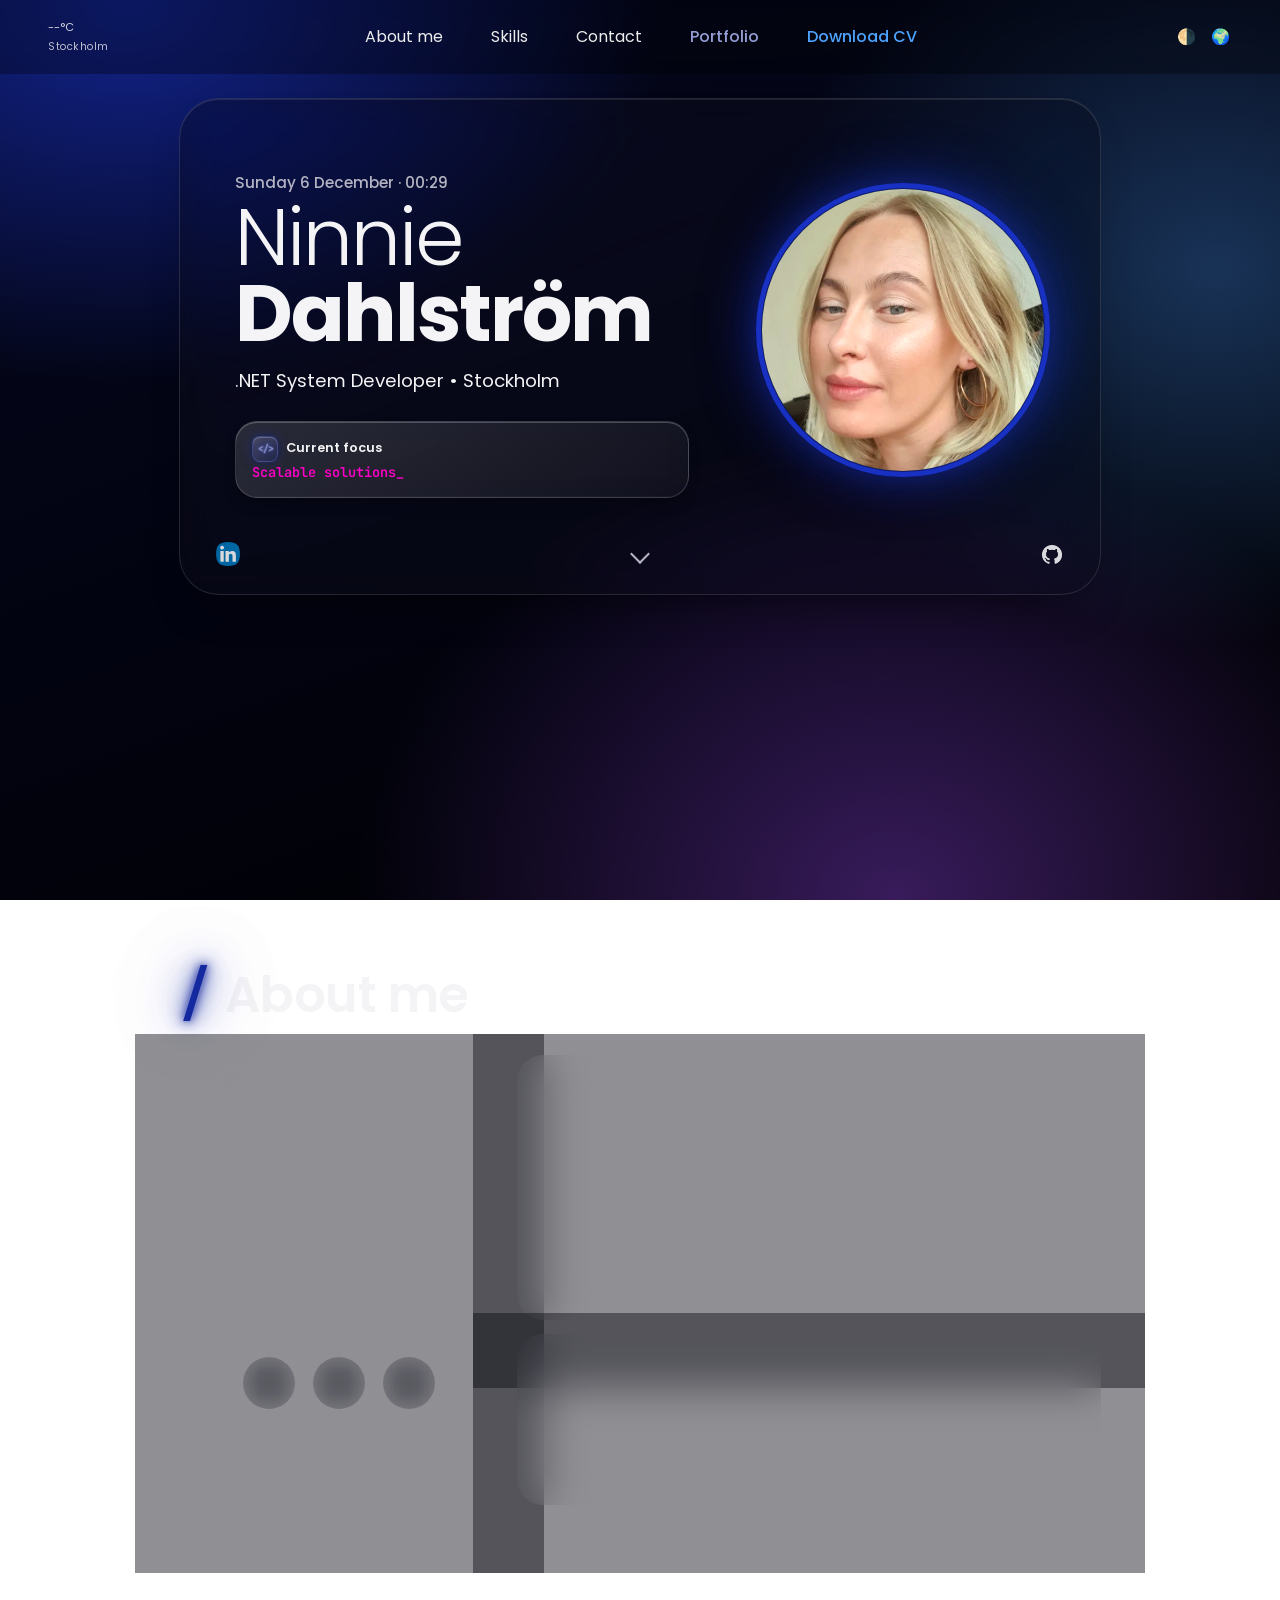
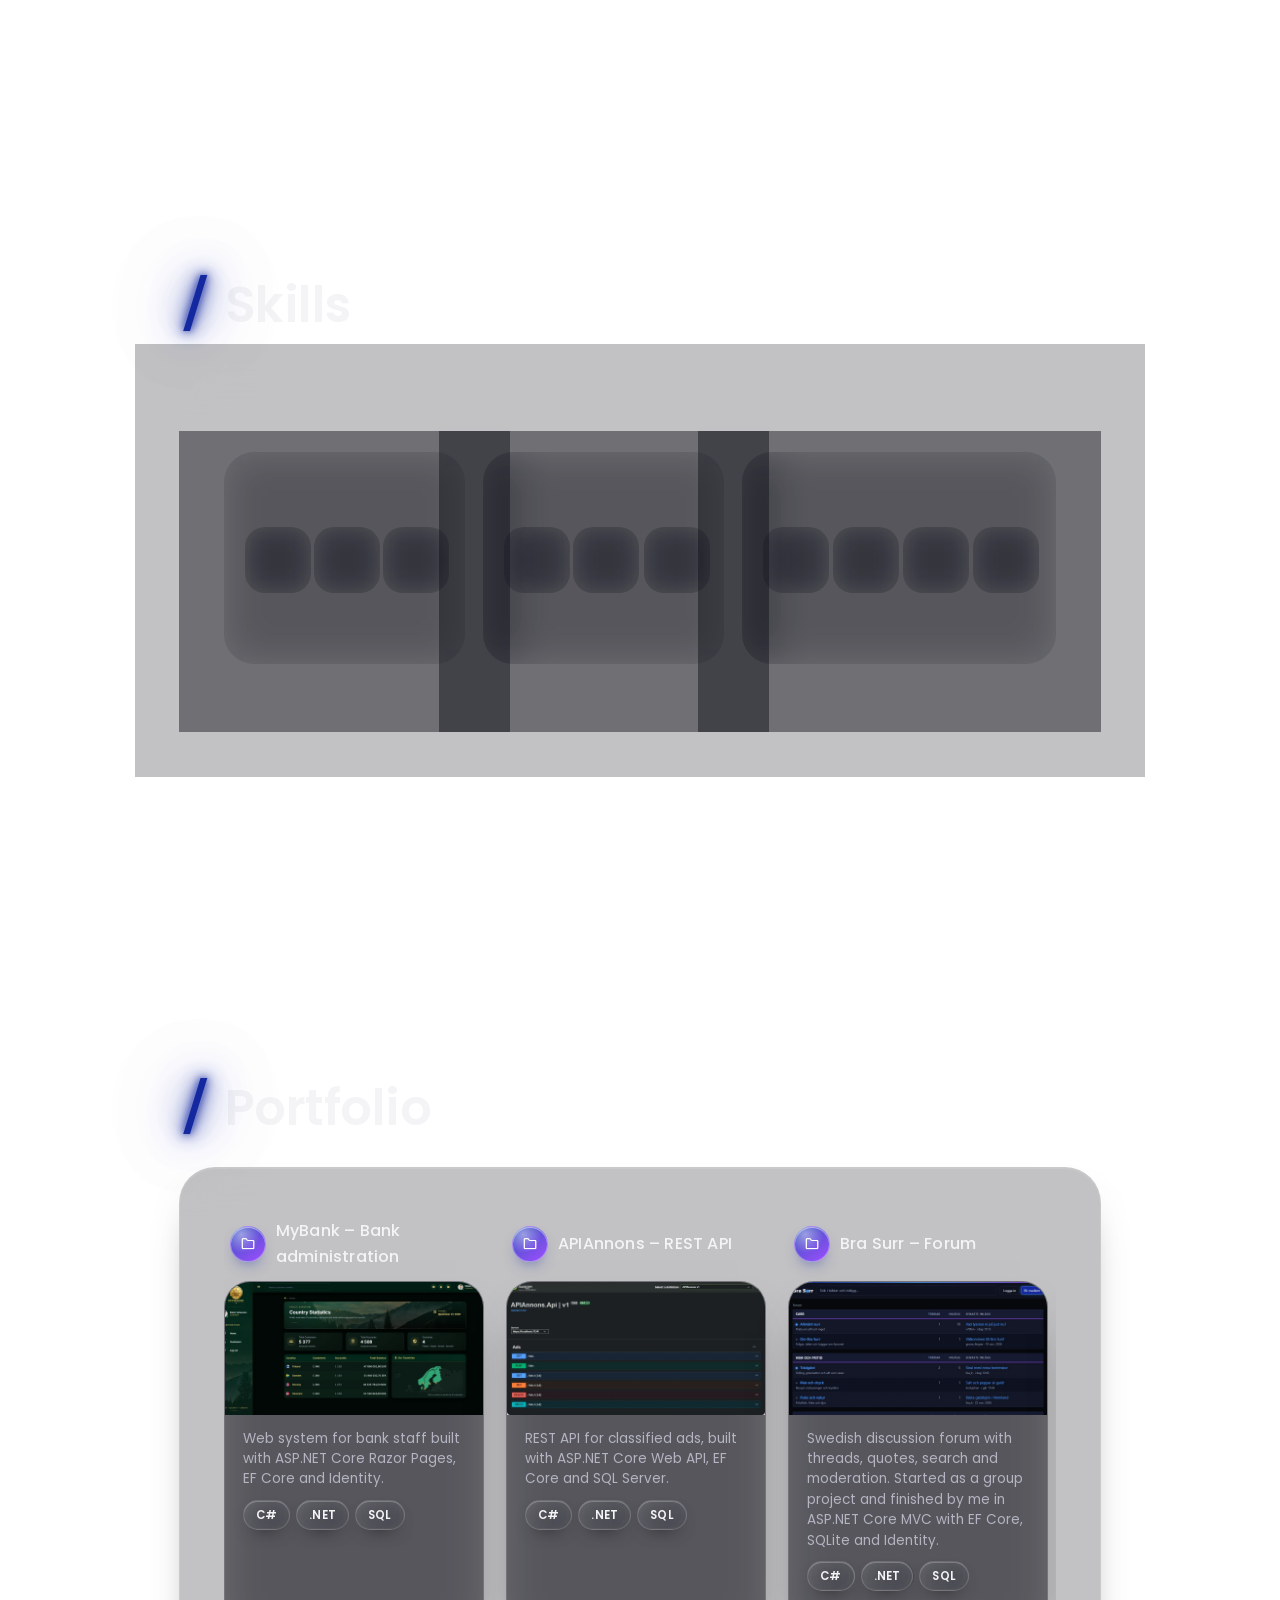
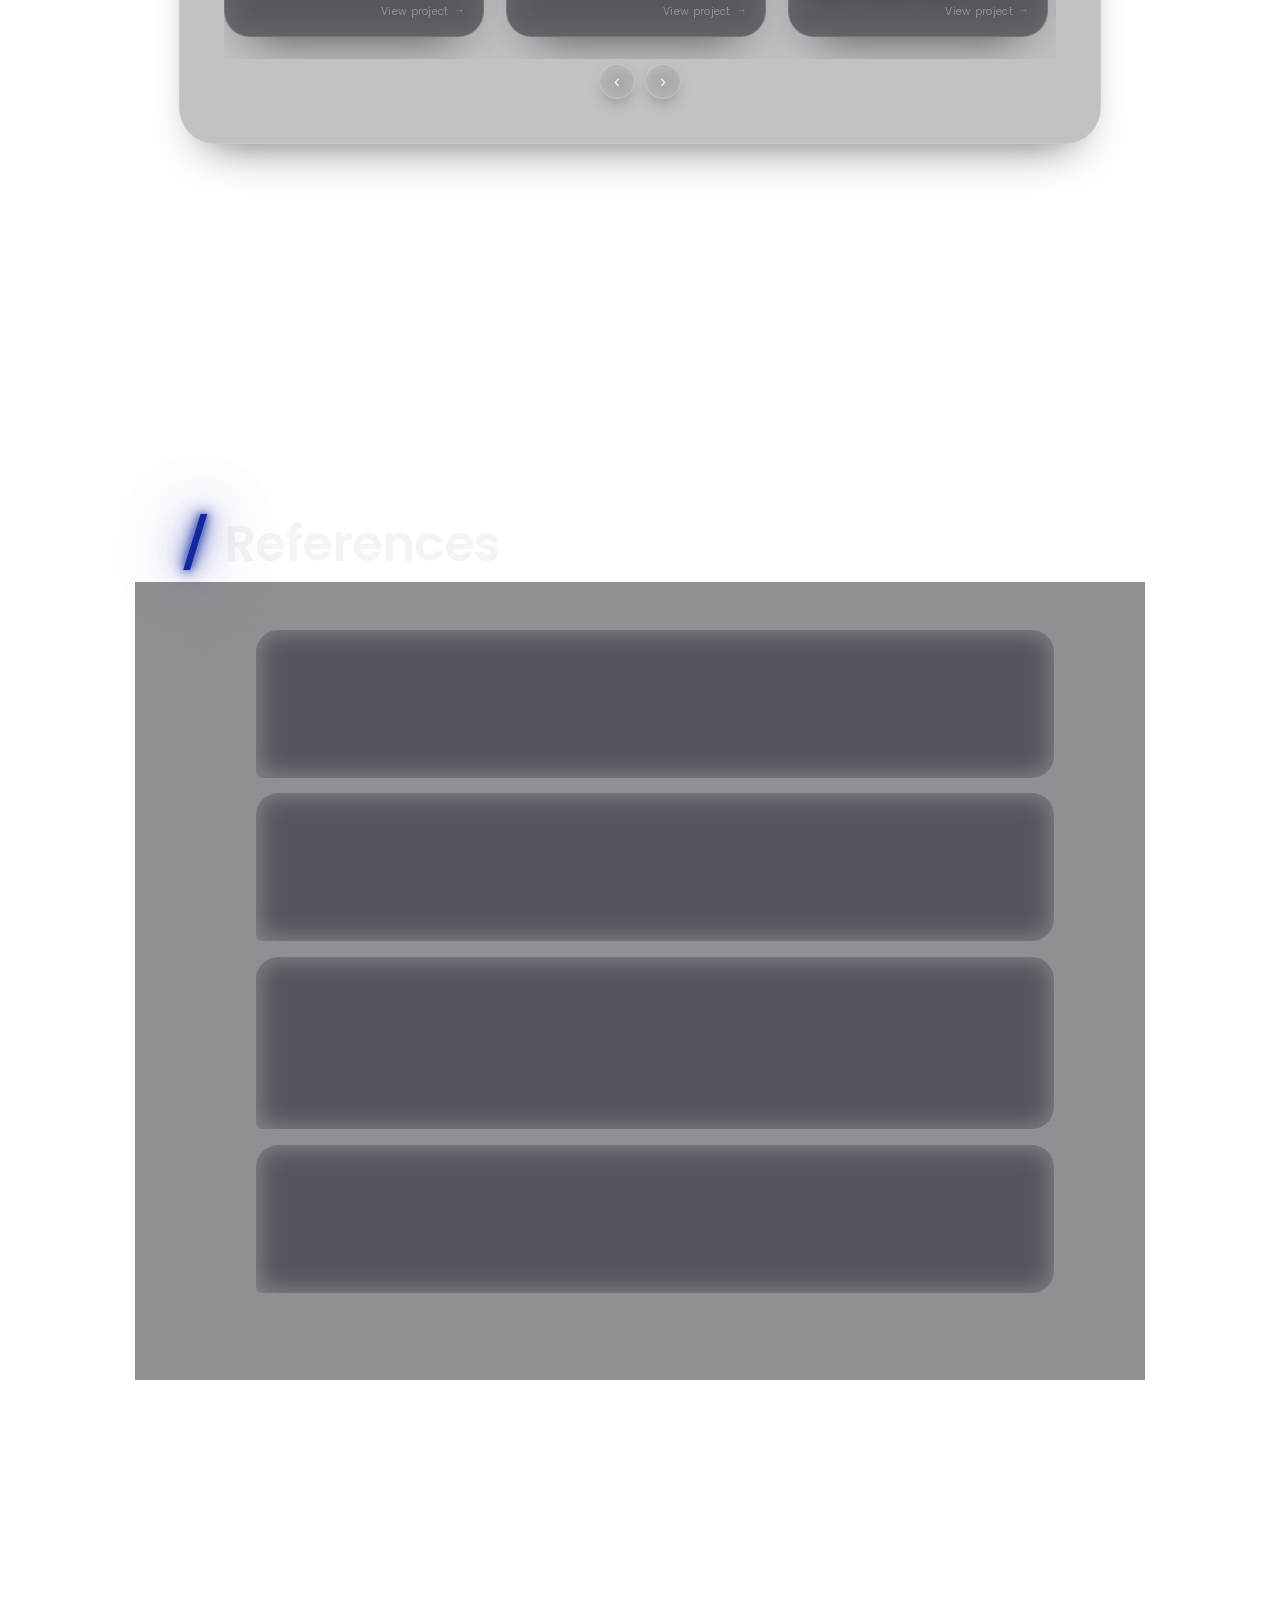
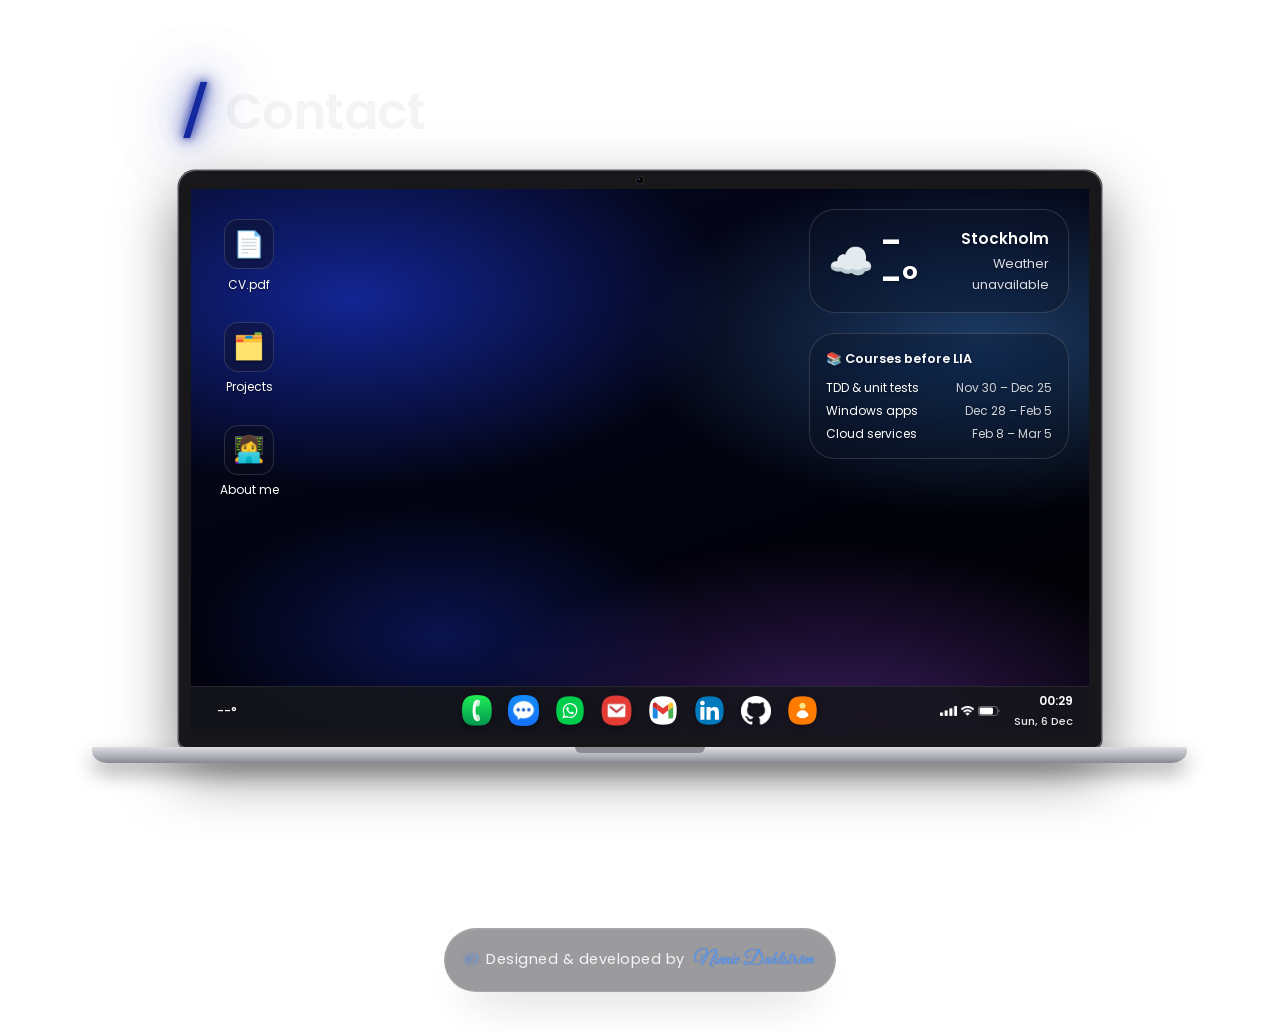
==== commit 4ba5a208: "Merge pull request #37 from nninnie/perf/mobil perf: snabbare på mobil, 950 kB blir 413 kB" ====
--- a/index-en.html
+++ b/index-en.html
@@ -10,6 +10,7 @@
     <meta property="og:url" content="https://nninnie.github.io/webbportfolio/">
     <meta property="og:type" content="website">
     <title>Ninnie Dahlström - Portfolio</title>
+    <link rel="icon" type="image/svg+xml" href="image/favicon.svg">
     <!-- CSS i samma ordning som kaskaden kräver: grund först, ljust tema sist -->
     <link rel="stylesheet" href="css/base.css">
     <link rel="stylesheet" href="css/navbar.css">
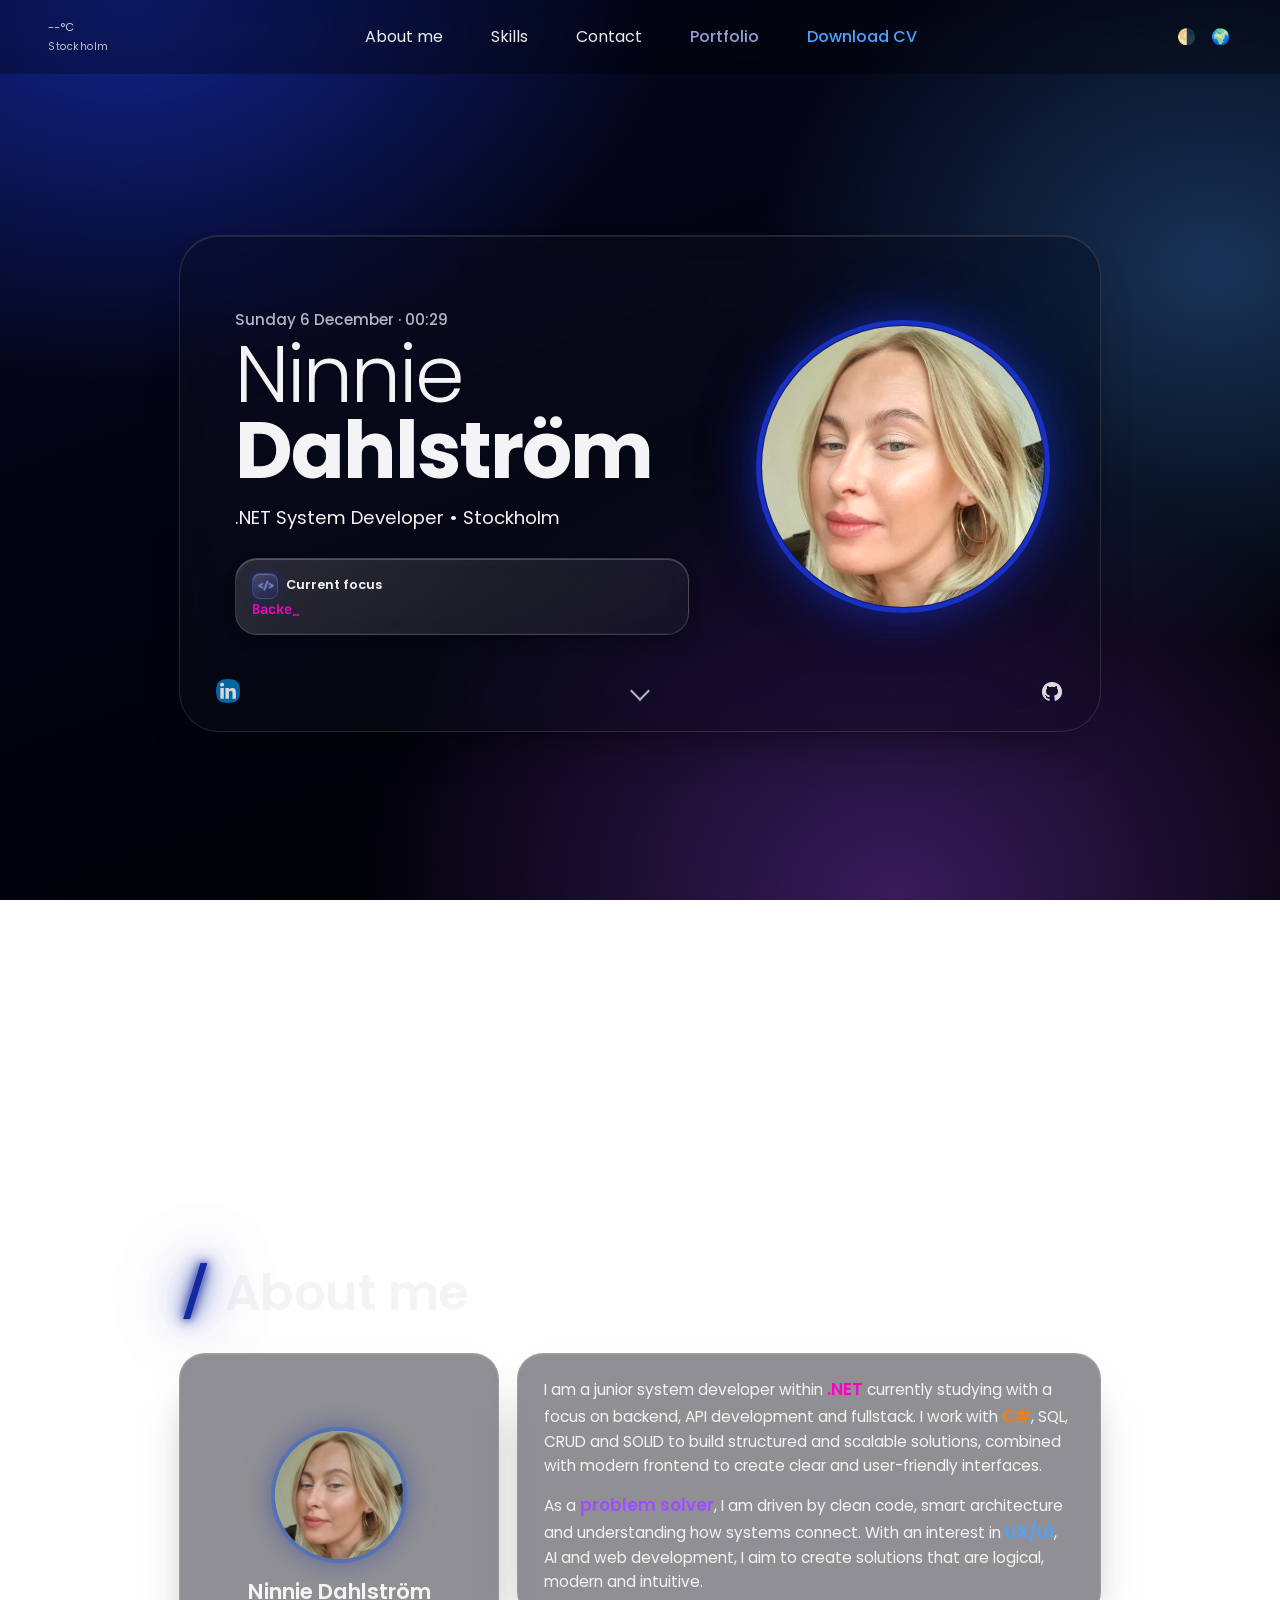
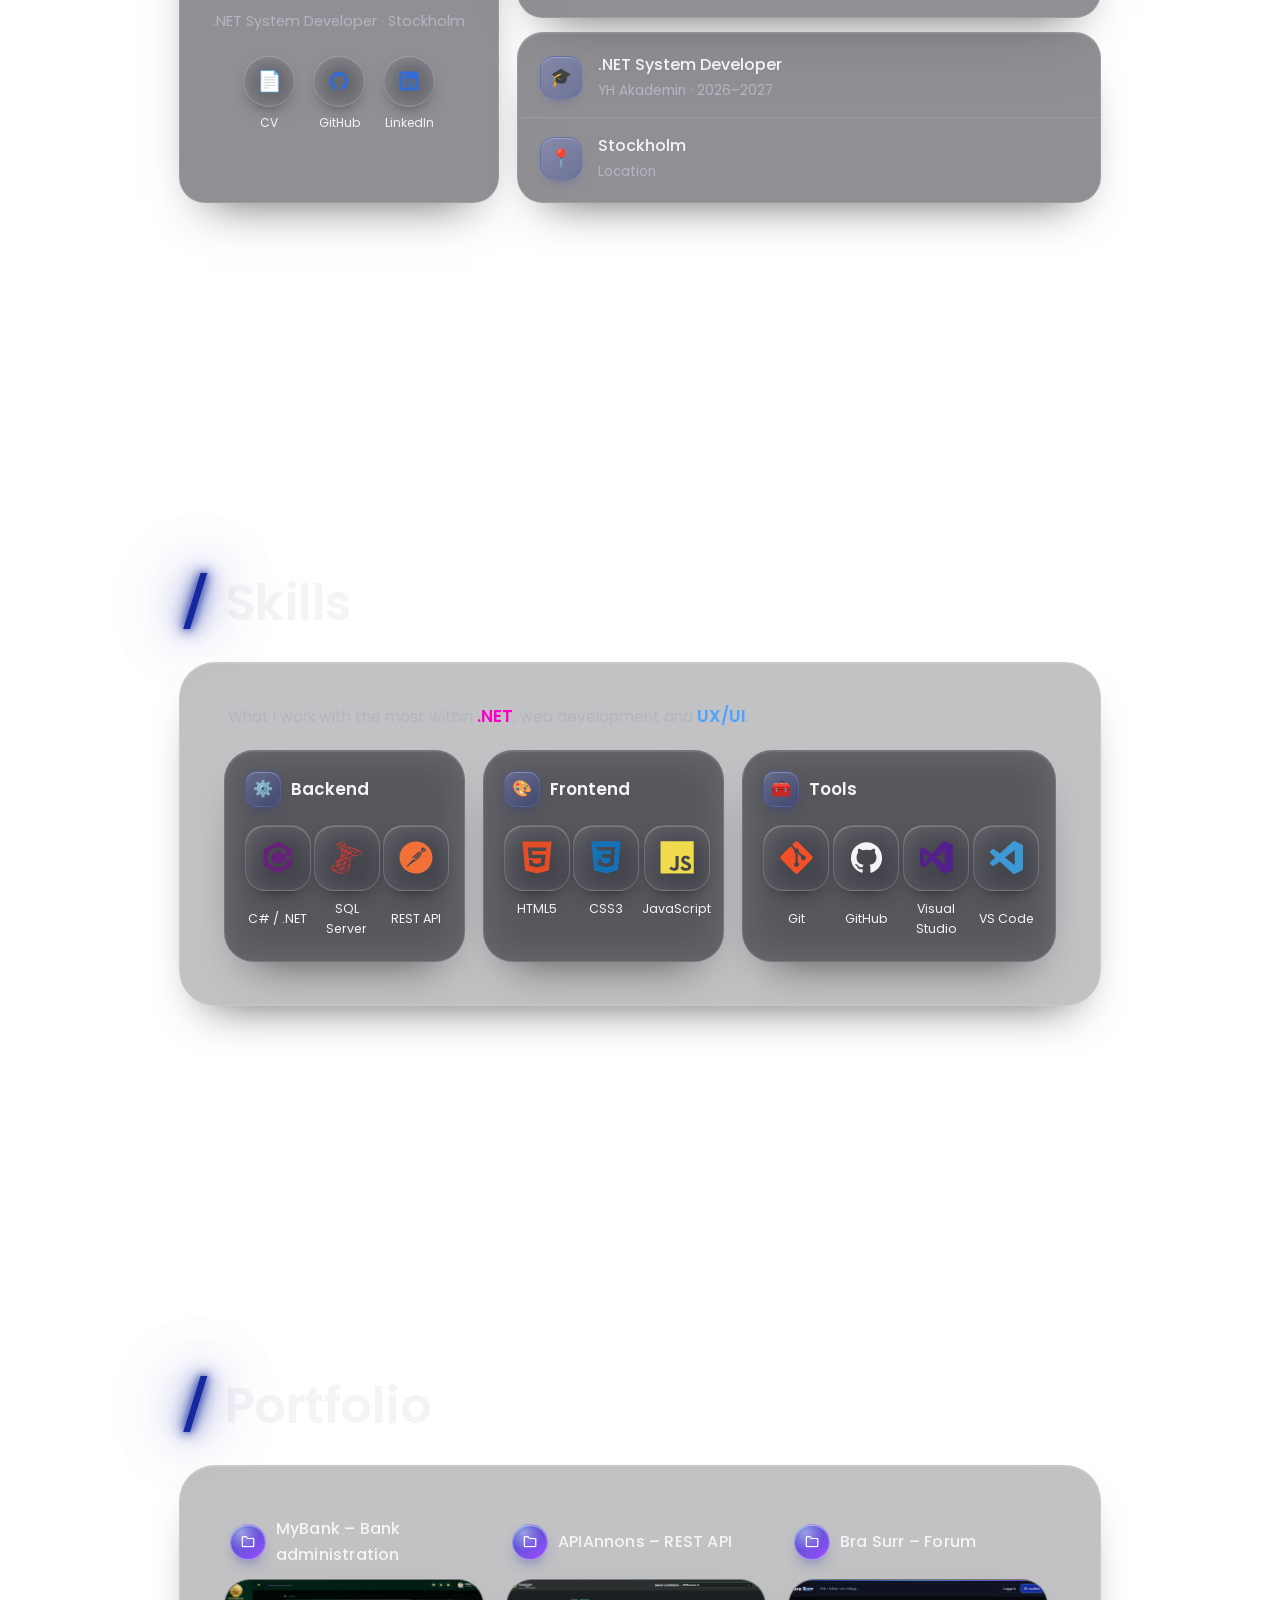
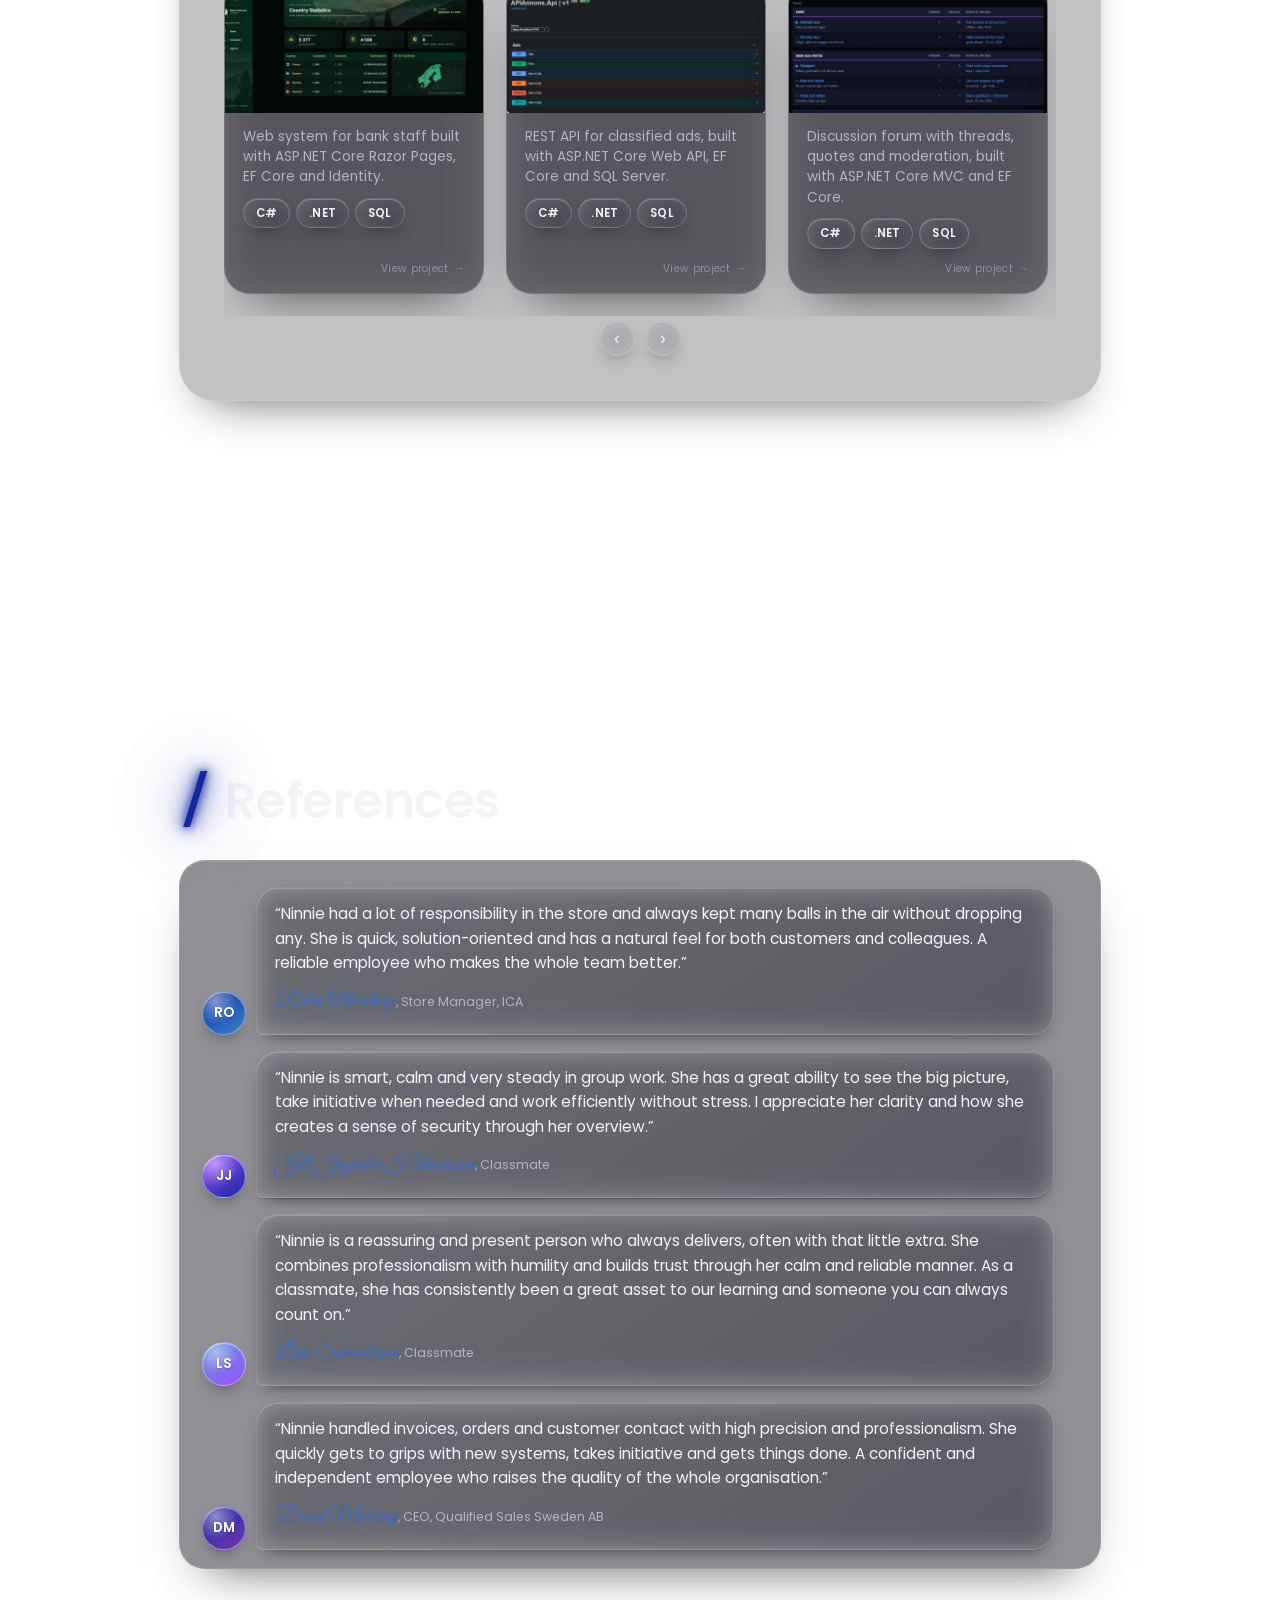
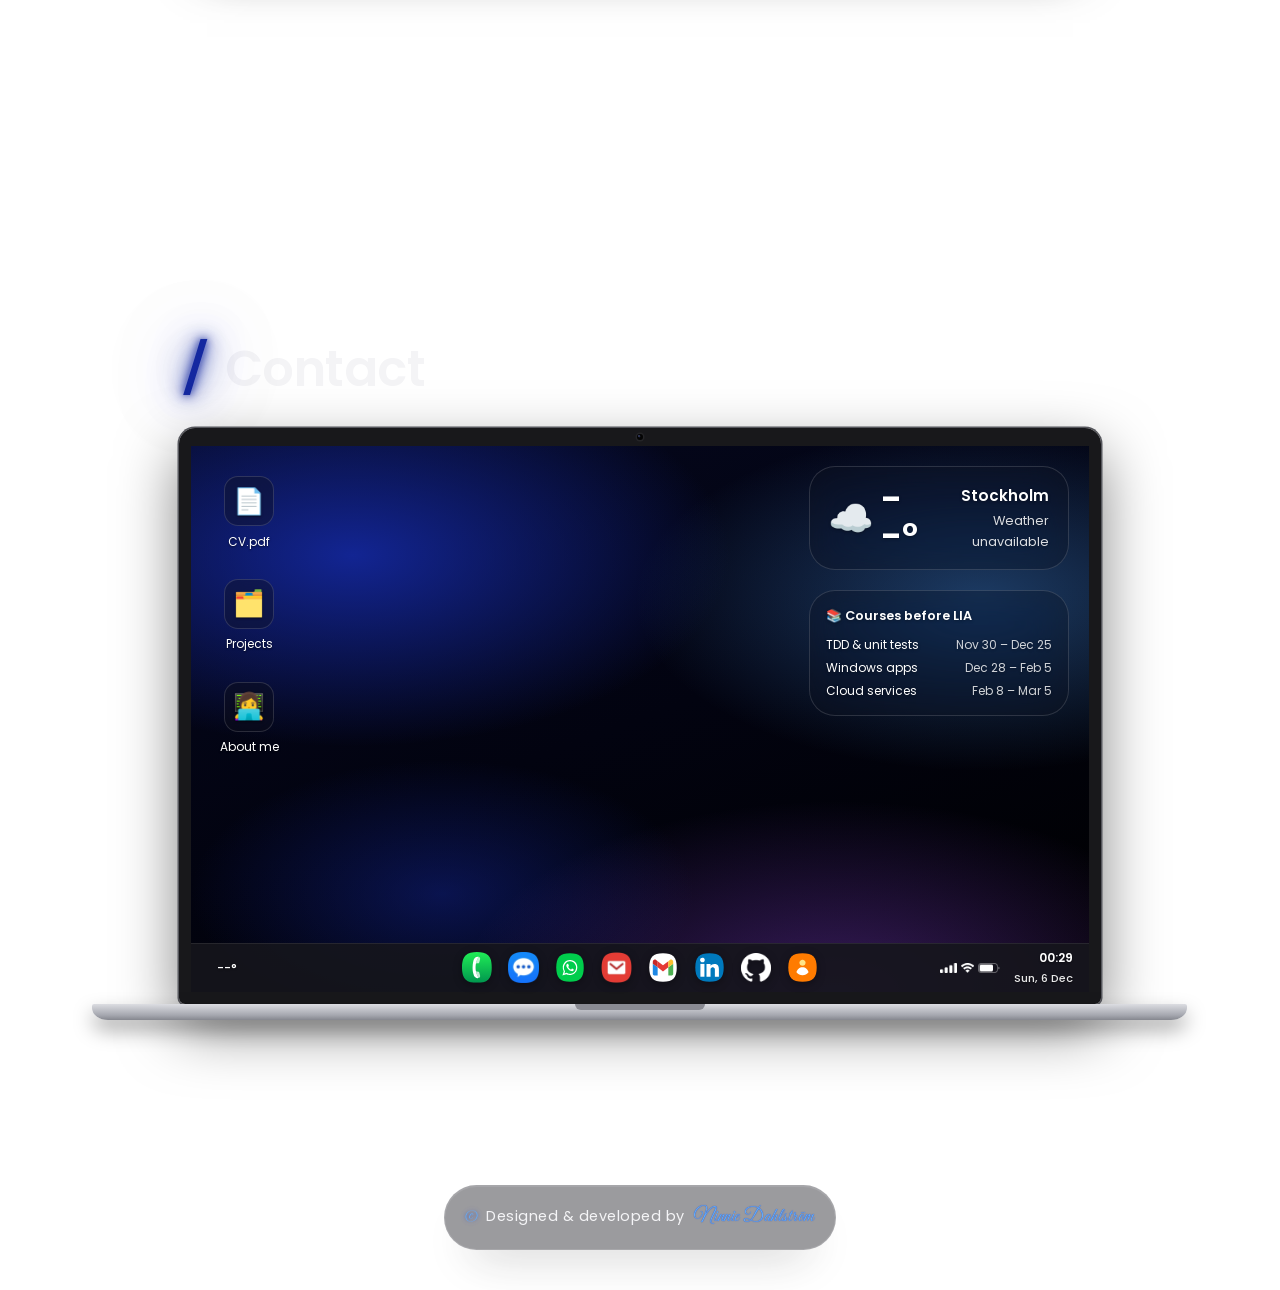
==== commit 0cd17fd9: "design: centrerade hopp, pil som följer med och max 1000 px bredd - Pilen i hero och menylänkarna ce" ====
--- a/index-en.html
+++ b/index-en.html
@@ -528,6 +528,9 @@
 </footer>
 
 <!-- type="module" = ES-moduler (import/export) och körs efter att sidan laddats -->
+<!-- Pilen som följer med och tar en till nästa sektion (styrs av js/scroll.js) -->
+<button type="button" class="next-section is-hidden" id="nextSection" aria-label="To the next section"><span class="swipe-arrow" aria-hidden="true"></span></button>
+
 <script type="module" src="js/main.js"></script>
 
 </body>
--- a/css/contact-device.css
+++ b/css/contact-device.css
@@ -113,6 +113,7 @@
 /* Kontaktsektionen lika bred som de andra sektionerna (about, skills, portfolio, referenser) */
 .contact-section {
     width: clamp(80%, 70vw, 1100px);
+    max-width: 1111px;   /* datorn är 90 % av detta, alltså max 1000 px som sektionerna */
     margin: 0 auto;
 }
 
--- a/css/oneui.css
+++ b/css/oneui.css
@@ -73,7 +73,9 @@
 /* Samma bredd som datorn i kontaktdelen:
    kontaktsektionen är clamp(80%, 70vw, 1100px) och datorn 90 % av den */
 :root {
-    --oneui-width: calc(clamp(80%, 70vw, 1100px) * 0.9);
+    /* Max 1000 px, annars blir allt för stort på stora skärmar
+       (clamp:ens minsta värde 80 % vinner annars över 1100 px) */
+    --oneui-width: min(calc(clamp(80%, 70vw, 1100px) * 0.9), 1000px);
 }
 
 .oneui-section {
@@ -149,10 +151,15 @@
 /* ---------- HERO = låsskärmen ---------- */
 
 .lockscreen {
-    display: block;
     width: var(--oneui-width);
-    margin: 1.5rem auto 0;
-    padding: 0;
+    margin: 0 auto;
+    padding: 1.5rem 0;
+    /* Hero fyller skärmen under menyn och låsskärmen hamnar i mitten */
+    box-sizing: border-box;   /* paddingen räknas in i höjden */
+    min-height: calc(100svh - 81px);
+    display: flex;
+    flex-direction: column;
+    justify-content: center;
 }
 
 .lock {
@@ -1290,3 +1297,67 @@
         height: 1.7rem;
     }
 }
+
+
+/* =========================================================
+   ⬇ PILEN SOM FÖLJER MED
+   Ligger fast längst ner i mitten och tar en till nästa sektion.
+   Dold i hero och vid sista sektionen (js/scroll.js).
+   ========================================================= */
+.next-section {
+    position: fixed;
+    left: 50%;
+    bottom: 18px;
+    z-index: 50;
+    width: 44px;
+    height: 44px;
+    display: grid;
+    place-items: center;
+    padding: 0;
+    border-radius: 50%;
+    cursor: pointer;
+    background: var(--chip-bg);
+    border: 1px solid var(--chip-border);
+    box-shadow: var(--chip-shadow);
+    backdrop-filter: blur(14px) saturate(160%);
+    -webkit-backdrop-filter: blur(14px) saturate(160%);
+    transform: translateX(-50%);
+    transition: opacity 0.3s ease, transform 0.3s ease, box-shadow 0.2s ease;
+}
+
+.next-section:hover,
+.next-section:focus-visible {
+    box-shadow: var(--chip-shadow), 0 0 18px color-mix(in srgb, var(--glow) 55%, transparent);
+}
+
+.next-section:focus-visible {
+    outline: 2px solid var(--glow);
+    outline-offset: 3px;
+}
+
+.next-section.is-hidden {
+    opacity: 0;
+    pointer-events: none;
+    transform: translateX(-50%) translateY(10px);
+}
+
+/* Pilen inuti knappen sitter lite högre, så den ser centrerad ut */
+.next-section .swipe-arrow {
+    margin-top: -4px;
+}
+
+/* På mobil sitter pilen i nedre högra hörnet, så den inte ligger över texten */
+@media (max-width: 600px) {
+    .next-section {
+        left: auto;
+        right: 16px;
+        bottom: 16px;
+        width: 40px;
+        height: 40px;
+        transform: none;
+    }
+
+    .next-section.is-hidden {
+        transform: translateY(10px);
+    }
+}
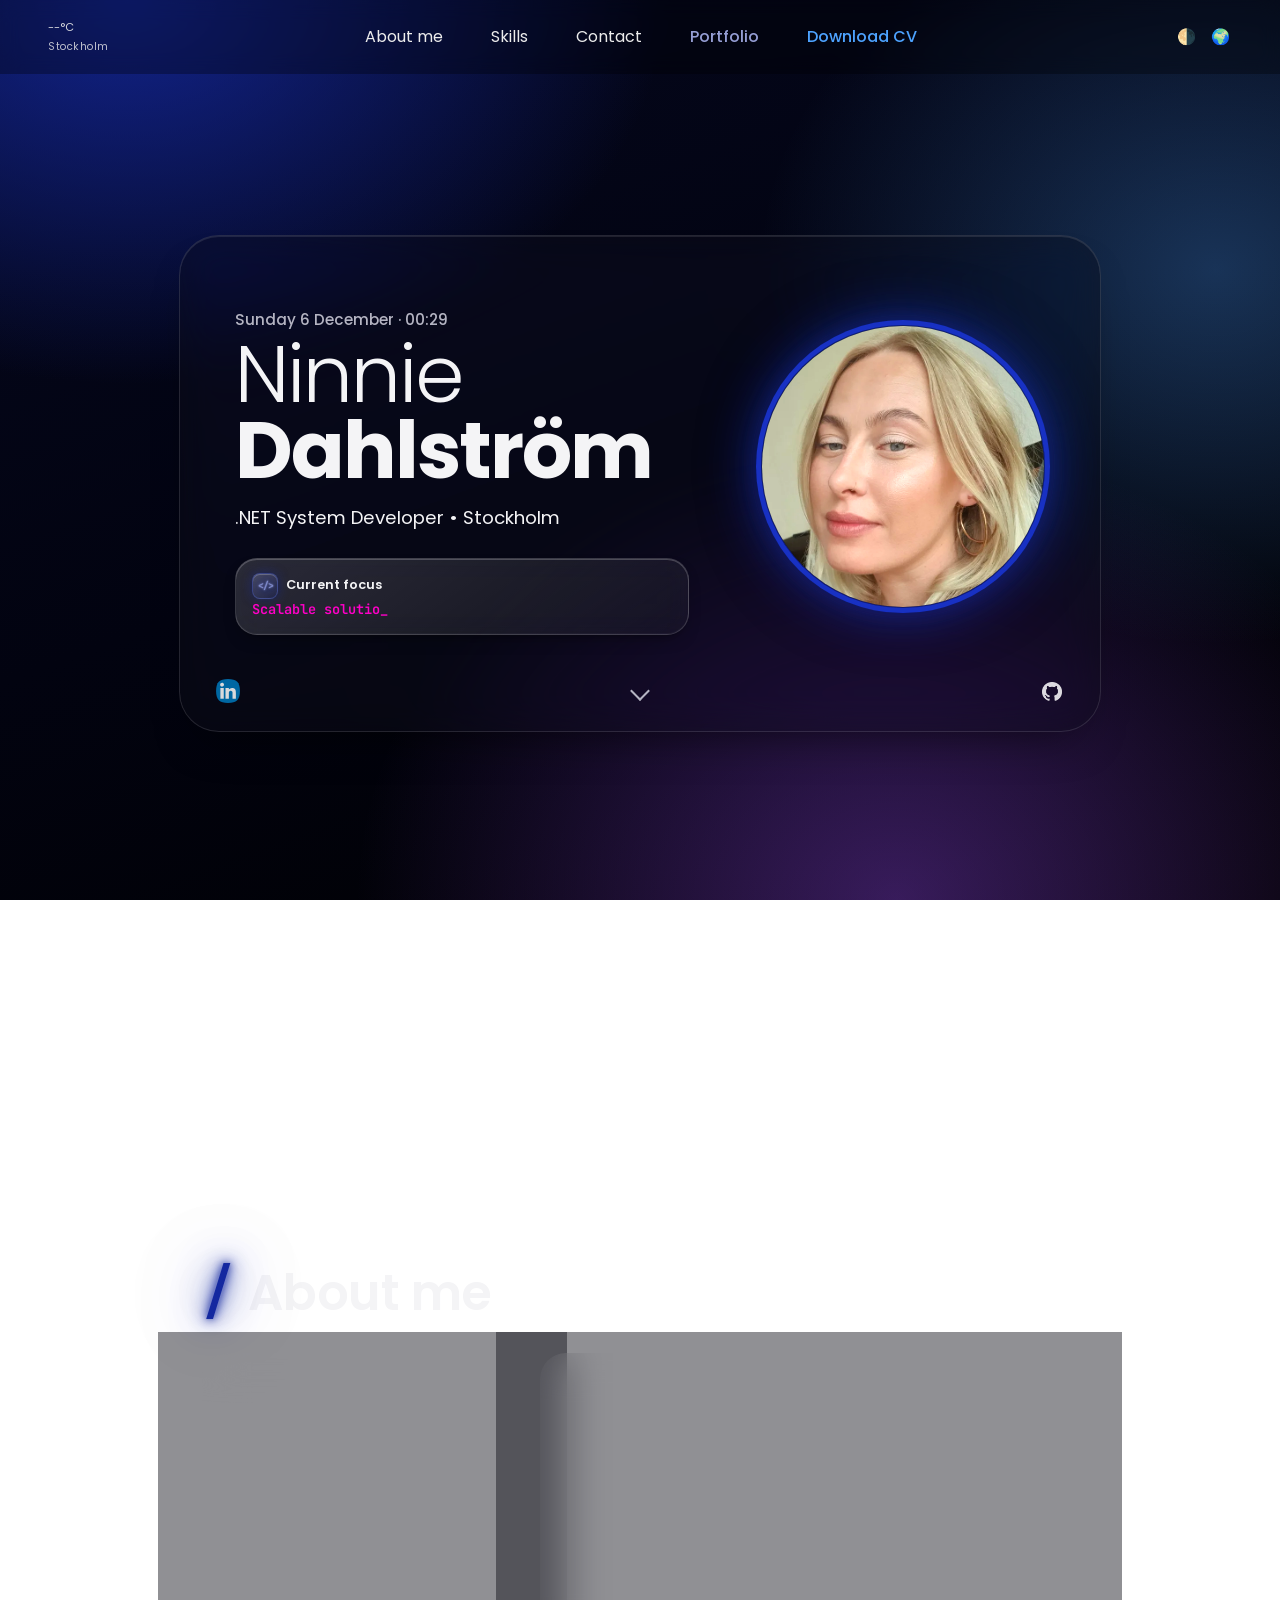
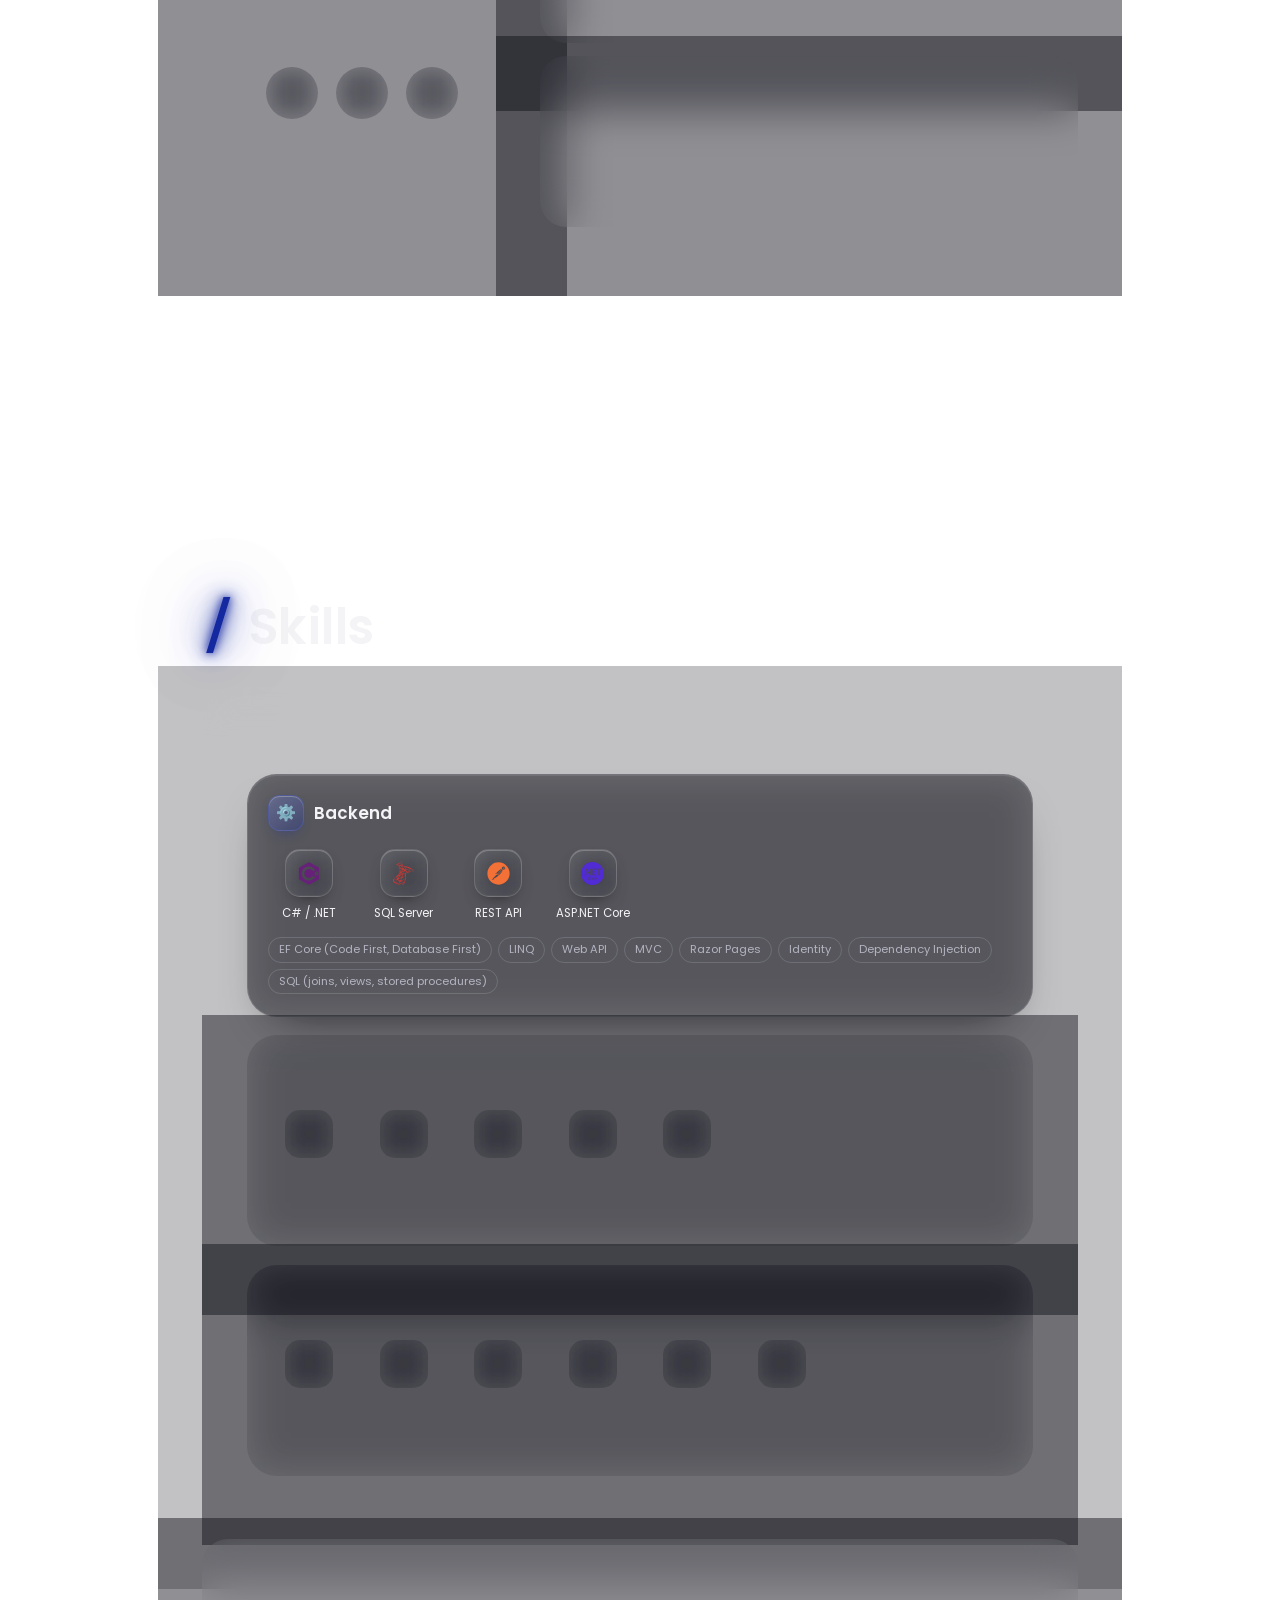
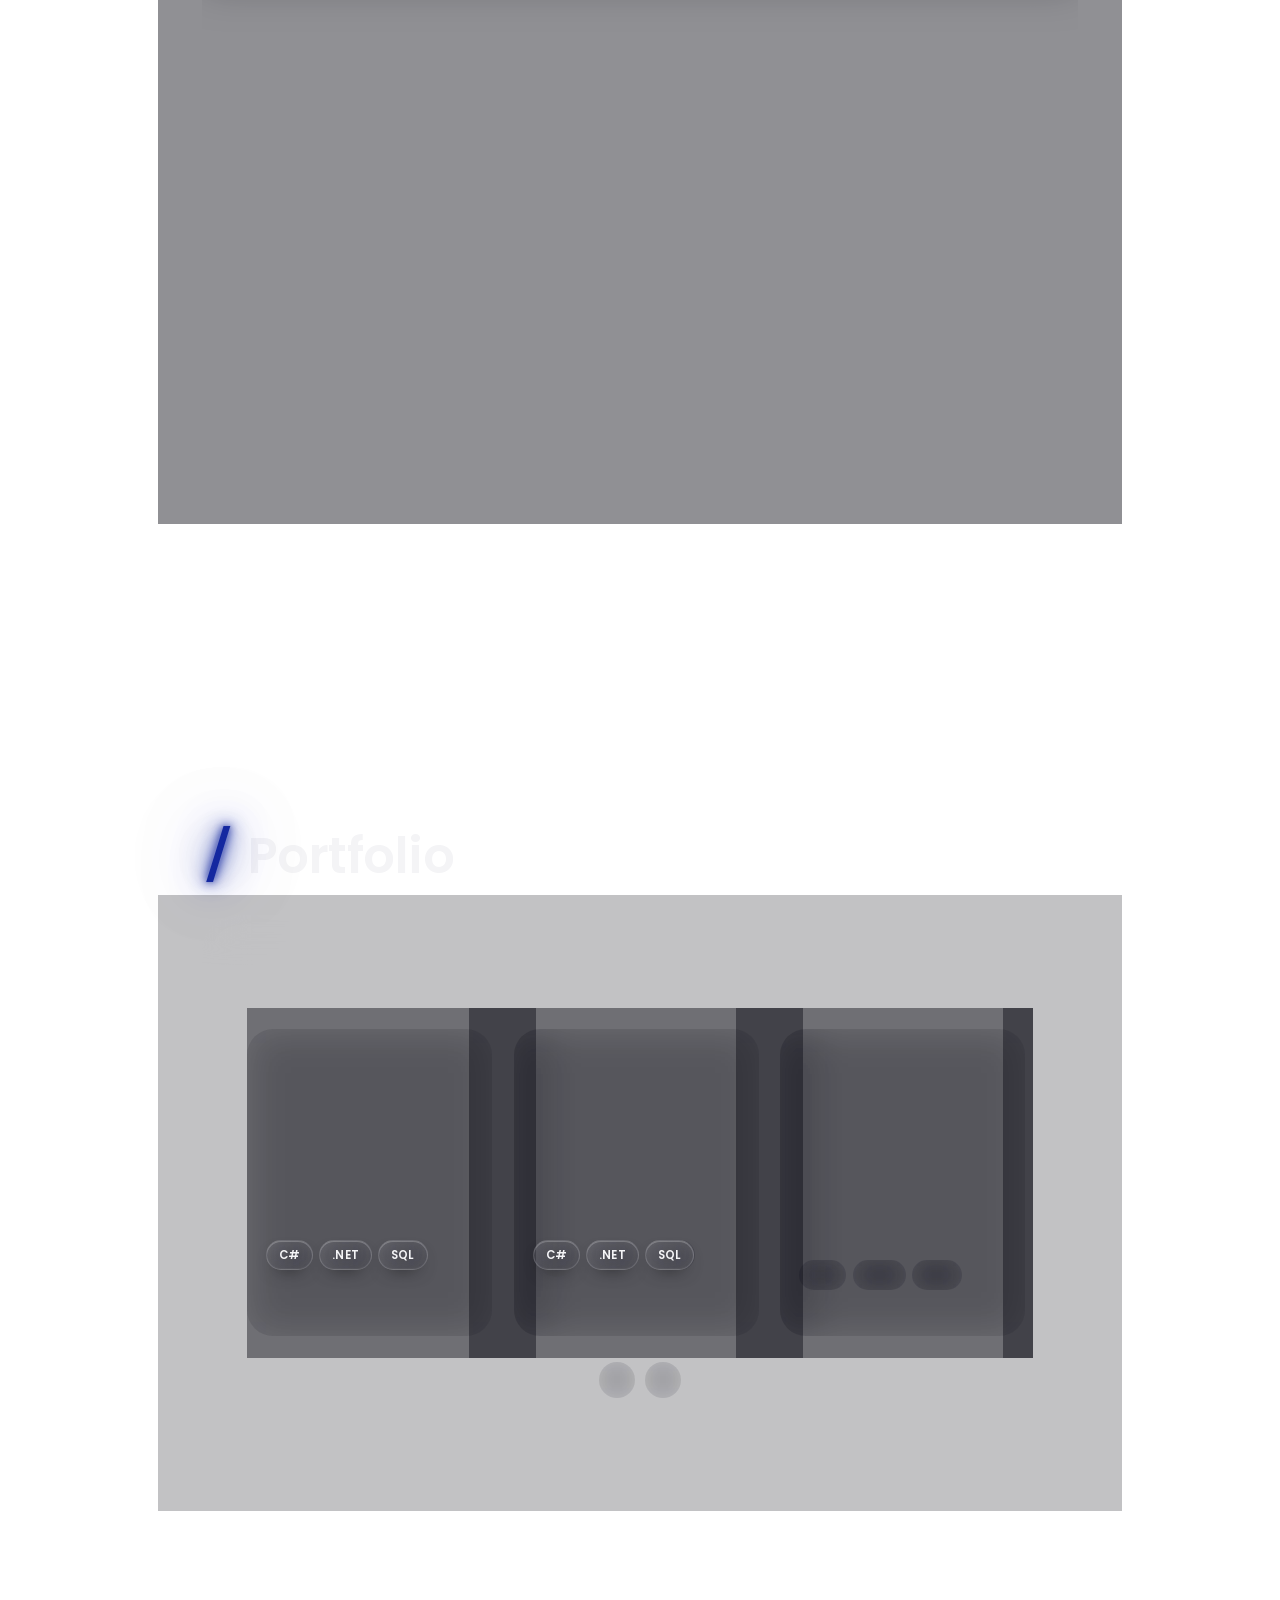
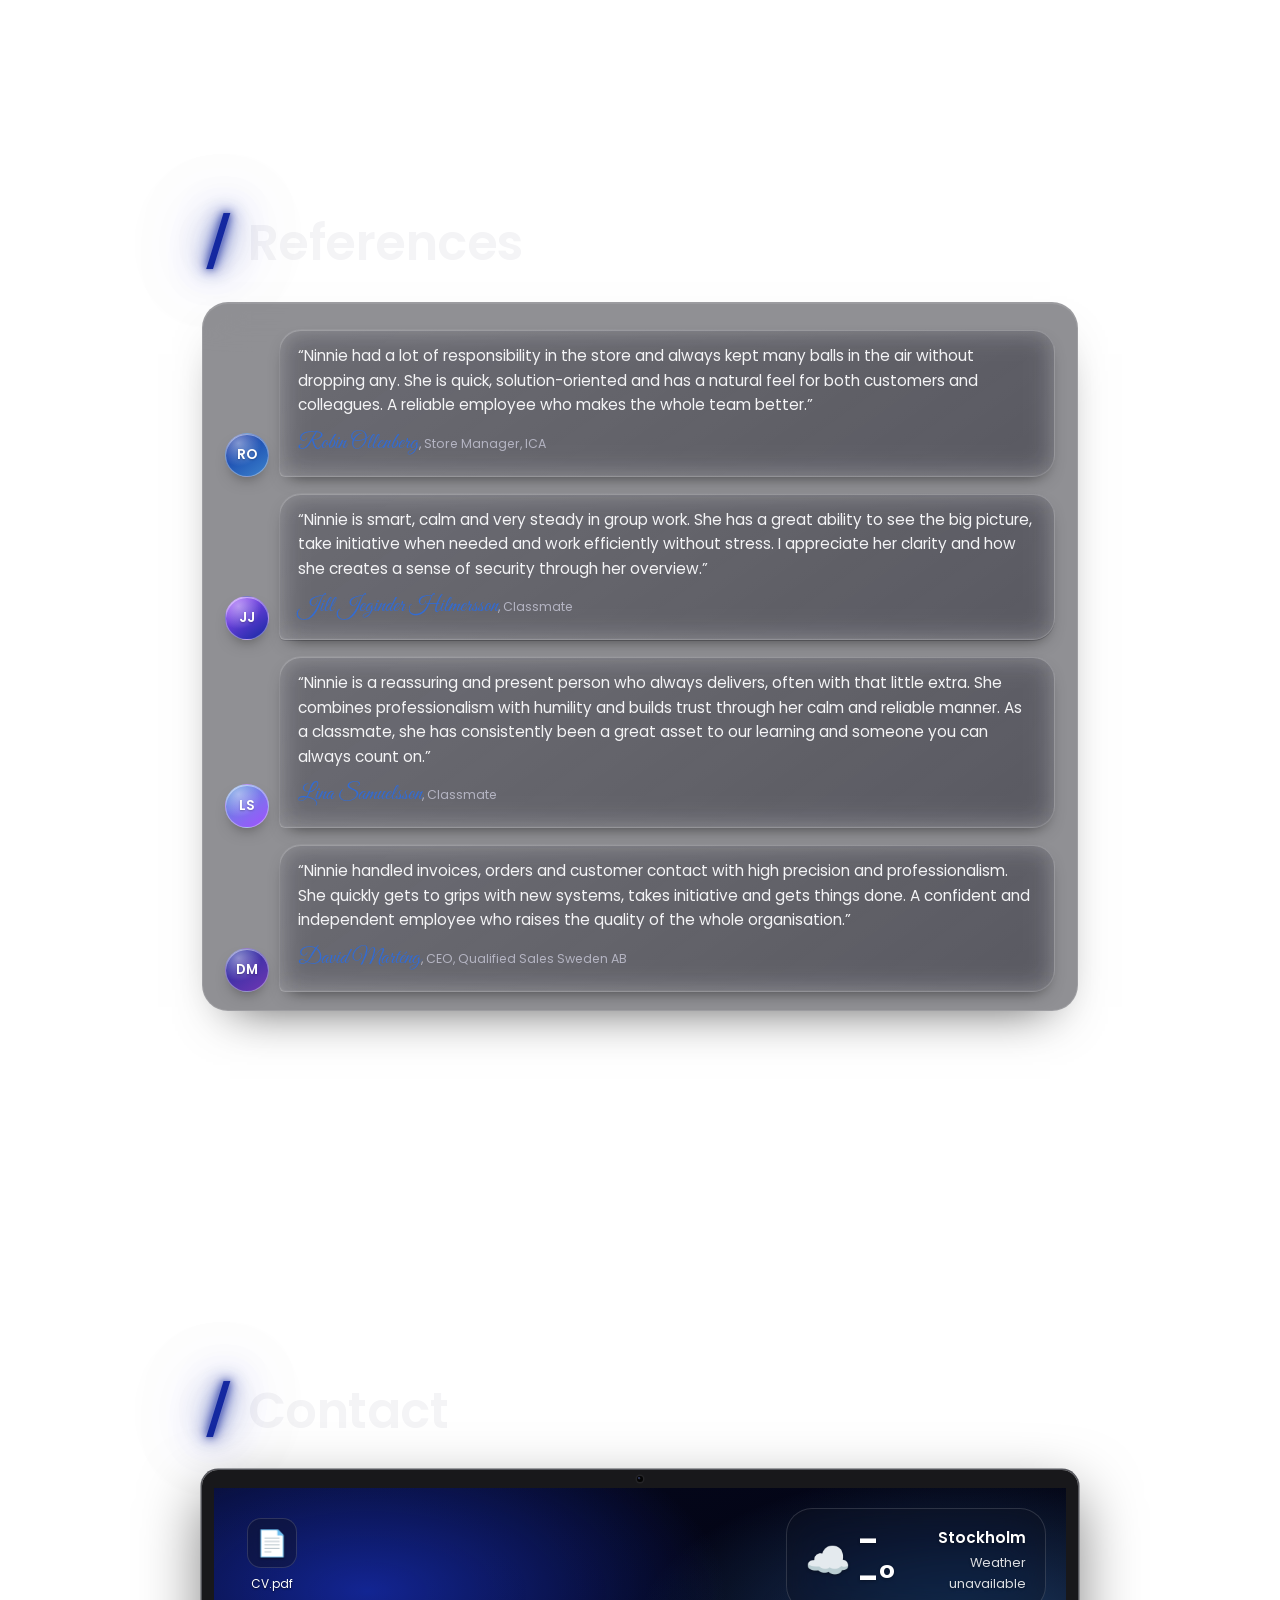
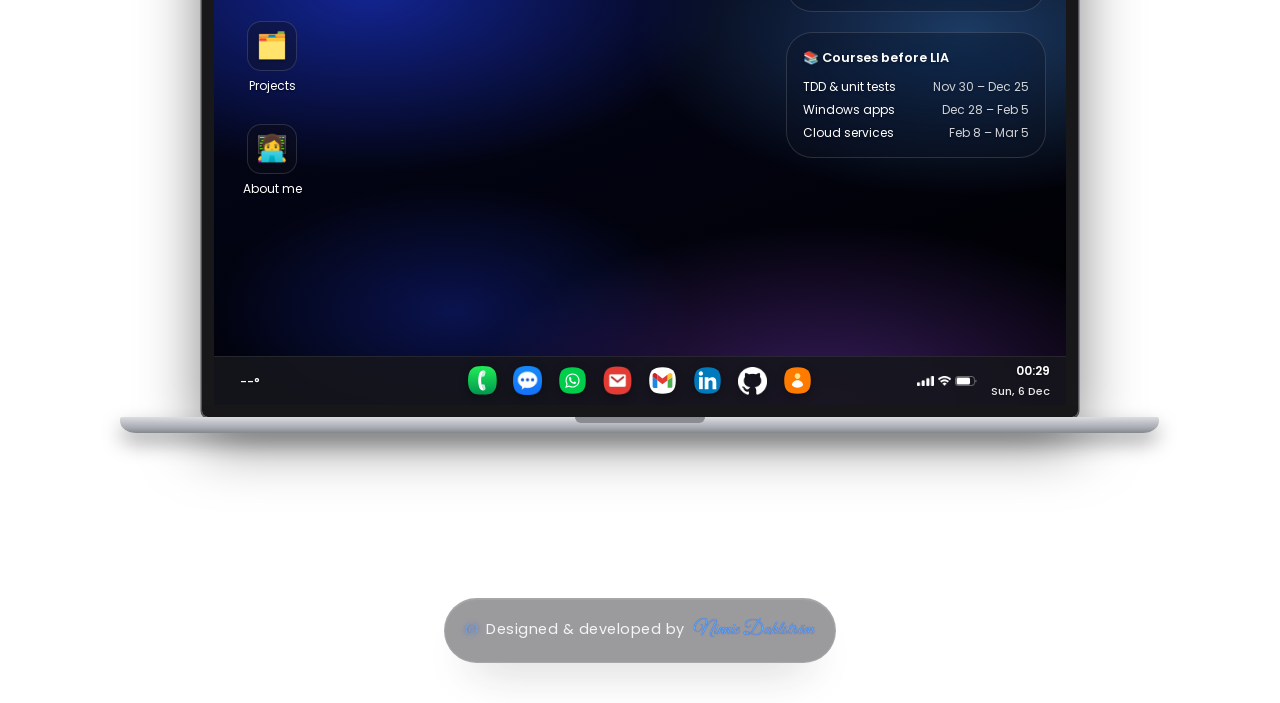
==== commit 7fe2b65a: "design: Kunskaper med ikoner och chips, kurserna under och sektionerna 5 % smalare - Kunskaper som t" ====
--- a/index-en.html
+++ b/index-en.html
@@ -195,6 +195,17 @@
                     <li><span class="skill-icon"><img src="image/skills/csharp.svg" alt="" width="34" height="34"></span>C# / .NET</li>
                     <li><span class="skill-icon"><img src="image/skills/microsoftsqlserver.svg" alt="" width="34" height="34"></span>SQL Server</li>
                     <li><span class="skill-icon"><img src="image/skills/postman.svg" alt="" width="34" height="34"></span>REST API</li>
+                    <li><span class="skill-icon"><img src="image/skills/dotnetcore.svg" alt="" width="34" height="34"></span>ASP.NET Core</li>
+                </ul>
+                <ul class="stack-chips">
+                    <li>EF Core (Code First, Database First)</li>
+                    <li>LINQ</li>
+                    <li>Web API</li>
+                    <li>MVC</li>
+                    <li>Razor Pages</li>
+                    <li>Identity</li>
+                    <li>Dependency Injection</li>
+                    <li>SQL (joins, views, stored procedures)</li>
                 </ul>
             </div>
 
@@ -204,6 +215,15 @@
                     <li><span class="skill-icon"><img src="image/skills/html5.svg" alt="" width="34" height="34"></span>HTML5</li>
                     <li><span class="skill-icon"><img src="image/skills/css3.svg" alt="" width="34" height="34"></span>CSS3</li>
                     <li><span class="skill-icon"><img src="image/skills/javascript.svg" alt="" width="34" height="34"></span>JavaScript</li>
+                    <li><span class="skill-icon"><img src="image/skills/bootstrap.svg" alt="" width="34" height="34"></span>Bootstrap</li>
+                    <li><span class="skill-icon"><img src="image/skills/figma.svg" alt="" width="34" height="34"></span>UX/UI</li>
+                </ul>
+                <ul class="stack-chips">
+                    <li>Responsive design (flex, grid)</li>
+                    <li>Accessibility (WCAG, ARIA)</li>
+                    <li>AJAX / fetch</li>
+                    <li>Form validation</li>
+                    <li>Pagination</li>
                 </ul>
             </div>
 
@@ -214,9 +234,24 @@
                     <li><span class="skill-icon"><span class="mask-icon mask-github" aria-hidden="true"></span></span>GitHub</li>
                     <li><span class="skill-icon"><img src="image/skills/visualstudio.svg" alt="" width="34" height="34"></span>Visual Studio</li>
                     <li><span class="skill-icon"><img src="image/skills/vscode.svg" alt="" width="34" height="34"></span>VS Code</li>
-                </ul>
-            </div>
-        </div>
+                    <li><span class="skill-icon"><img src="image/skills/azure.svg" alt="" width="34" height="34"></span>Azure</li>
+                    <li><span class="skill-icon"><img src="image/skills/swagger.svg" alt="" width="34" height="34"></span>Swagger</li>
+                </ul>
+                <ul class="stack-chips">
+                    <li>SOLID</li>
+                    <li>Design patterns</li>
+                    <li>Data modelling (ERD, normalisation)</li>
+                    <li>Scrum / Kanban</li>
+                </ul>
+            </div>
+        </div>
+
+    </div>
+
+    <!-- Kurserna i eget kort. Fylls i av js/courses.js, status räknas ut från dagens datum -->
+    <div class="glass edu-card">
+        <div class="edu-head"><strong>Courses</strong><span>.NET System Developer · YH Akademin</span></div>
+        <ul class="edu-courses" id="courseList"></ul>
     </div>
 </section>
 
--- a/css/oneui.css
+++ b/css/oneui.css
@@ -1299,6 +1299,16 @@
 }
 
 
+/* Projektets egen ikon i den glansiga cirkeln (i stället för mappen).
+   Linjeikonen ritas vit med en CSS-mask, så den syns på gradienten. */
+.win-icon .proj-glyph {
+    width: 17px;
+    height: 17px;
+    background: #ffffff;
+    -webkit-mask: var(--icon) center / contain no-repeat;
+    mask: var(--icon) center / contain no-repeat;
+}
+
 /* =========================================================
    ⬇ PILEN SOM FÖLJER MED
    Ligger fast längst ner i mitten och tar en till nästa sektion.
@@ -1361,3 +1371,282 @@
         transform: translateY(10px);
     }
 }
+
+/* =========================================================
+   KUNSKAPER: mindre ikoner och mer luft, så fler får plats
+   ========================================================= */
+.skill-apps,
+.folder.wide .skill-apps {
+    grid-template-columns: repeat(4, minmax(0, 1fr));
+    gap: 16px 12px;
+}
+
+.skill-icon {
+    width: 46px;
+    height: 46px;
+    border-radius: 15px;
+}
+
+.skill-icon img,
+.skill-icon .mask-icon {
+    width: 1.45rem;
+    height: 1.45rem;
+}
+
+.skill-apps li {
+    font-size: 0.72rem;
+    gap: 7px;
+}
+
+/* På mellanstora skärmar ligger mapparna under varandra med 6 ikoner i bredd */
+@media (max-width: 900px) {
+    .skill-apps,
+    .folder.wide .skill-apps {
+        grid-template-columns: repeat(auto-fill, minmax(64px, 1fr));
+    }
+}
+
+
+/* Mapparna i full bredd under varandra, så ikonerna får plats */
+.folders {
+    grid-template-columns: 1fr;
+}
+
+.skill-apps,
+.folder.wide .skill-apps {
+    grid-template-columns: repeat(auto-fill, minmax(78px, 1fr));
+}
+
+/* Mer i stacken: glas-chips med resten av teknikerna från kurserna */
+.stack-more {
+    margin-top: 18px;   /* samma mellanrum som mellan mapparna */
+}
+
+.stack-more h3 {
+    margin: 0 0 14px;
+    font-size: 0.95rem;
+    font-weight: 600;
+    color: var(--oneui-text);
+}
+
+.stack-chips {
+    list-style: none;
+    margin: 0;
+    padding: 0;
+    display: flex;
+    flex-wrap: wrap;
+    gap: 8px;
+}
+
+.stack-chips li {
+    padding: 6px 13px;
+    border-radius: 999px;
+    font-size: 0.78rem;
+    font-weight: 500;
+    color: var(--oneui-text);
+    background: var(--chip-bg);
+    border: 1px solid var(--chip-border);
+    box-shadow: var(--chip-shadow);
+}
+
+
+/* Chips inuti mapparna (mer backend och arbetssätt) */
+.folder .stack-chips {
+    margin-top: 16px;
+}
+
+.chips-label {
+    margin: 16px 0 0;
+    font-size: 0.75rem;
+    font-weight: 600;
+    color: var(--oneui-muted);
+}
+
+.chips-label + .stack-chips {
+    margin-top: 8px;
+}
+
+/* Diskreta chips, så att fokus ligger på ikonerna */
+.folder .stack-chips {
+    gap: 6px;
+    margin-top: 14px;
+}
+
+.folder .stack-chips li {
+    padding: 3px 10px;
+    font-size: 0.7rem;
+    font-weight: 400;
+    color: var(--oneui-muted);
+    background: transparent;
+    border: 1px solid color-mix(in srgb, var(--oneui-muted) 25%, transparent);
+    box-shadow: none;
+}
+
+.folder .chips-label {
+    margin-top: 14px;
+    font-size: 0.7rem;
+    font-weight: 500;
+}
+
+.folder .chips-label + .stack-chips {
+    margin-top: 6px;
+}
+
+
+/* =========================================================
+   🎓 KURSERNA I KUNSKAPER – en tabell i ett eget glaskort
+   ✓ klar (grön bock), ● pågår (glödande prick), ○ kommande (grå ring)
+   ========================================================= */
+.edu-courses {
+    list-style: none;
+    margin: 4px 18px 16px;
+    padding: 6px 0;
+    border-radius: 18px;
+    background: var(--chip-bg);
+    border: 1px solid var(--chip-border);
+    text-align: left;
+    font-size: 0.85rem;
+}
+
+.course {
+    display: grid;
+    grid-template-columns: 18px 1fr auto;
+    align-items: center;
+    gap: 12px;
+    padding: 8px 16px;
+    color: var(--oneui-text);
+}
+
+.course + .course {
+    border-top: 1px solid var(--oneui-line);
+}
+
+.course-name {
+    text-align: left;
+}
+
+.course-date {
+    font-size: 0.75rem;
+    color: var(--oneui-muted);
+    white-space: nowrap;
+}
+
+.course.next .course-name {
+    color: var(--oneui-muted);
+}
+
+/* Den pågående kursen lyser lite */
+.course.now {
+    font-weight: 600;
+    background: color-mix(in srgb, var(--glow) 14%, transparent);
+}
+
+.course-dot {
+    width: 16px;
+    height: 16px;
+    border-radius: 50%;
+    display: grid;
+    place-items: center;
+    font-size: 10px;
+    line-height: 1;
+}
+
+/* Bocken i sidans egna färger, med glans som app-ikonerna */
+.course.done .course-dot {
+    background:
+        radial-gradient(circle at 30% 25%, rgba(255, 255, 255, 0.45), transparent 55%),
+        linear-gradient(145deg, var(--blue), var(--purple));
+    color: #ffffff;
+    box-shadow: 0 0 6px color-mix(in srgb, var(--purple) 55%, transparent);
+}
+
+.course.done .course-dot::before {
+    content: "✓";
+    font-weight: 800;
+}
+
+.course.now .course-dot {
+    background: var(--glow);
+    box-shadow: 0 0 8px var(--glow);
+}
+
+.course.next .course-dot {
+    border: 1.5px solid var(--oneui-muted);
+}
+
+@media (max-width: 600px) {
+    .edu-courses {
+        margin: 4px 12px 14px;
+    }
+
+    .course {
+        gap: 10px;
+        padding: 8px 12px;
+    }
+}
+
+/* Kurskortet ligger i full bredd under mapparna i Kunskaper */
+.edu-card {
+    margin-top: 18px;
+    padding: 20px 22px 18px;
+}
+
+.edu-head {
+    display: flex;
+    align-items: baseline;
+    justify-content: space-between;
+    gap: 12px;
+    flex-wrap: wrap;
+    margin: 0 4px 12px;
+}
+
+.edu-head strong {
+    font-size: 1.05rem;
+}
+
+.edu-head span {
+    font-size: 0.8rem;
+    color: var(--oneui-muted);
+}
+
+.edu-card .edu-courses {
+    margin: 0;
+}
+
+/* Mycket smala mobiler: datumet hamnar under kursnamnet */
+@media (max-width: 380px) {
+    .course {
+        grid-template-columns: 18px 1fr;
+    }
+
+    .course-date {
+        grid-column: 2;
+    }
+}
+
+
+
+
+/* =========================================================
+   📐 SEKTIONERNA 5 % SMALARE ÄN HERO
+   Hero behåller full bredd. Alla andra sektioner, footern och
+   datorn i Kontakt är 95 % av den, så att allt är lika brett.
+   ========================================================= */
+:root {
+    /* 95 % av hero, men aldrig så bred att datorn blir högre än skärmen
+       (datorn är 1,6 gånger så bred som hög, 150 px = meny och rubrik) */
+    --section-width: min(calc(var(--oneui-width) * 0.95), calc((90svh - 150px) * 1.6));
+}
+
+.oneui-section,
+.oneui-footer {
+    width: var(--section-width);
+}
+
+@media (min-width: 768px) {
+    /* Datorn är 90 % av kontaktsektionen och ska vara lika bred som de andra */
+    .contact-section {
+        width: calc(var(--section-width) / 0.9);
+        max-width: none;
+    }
+}
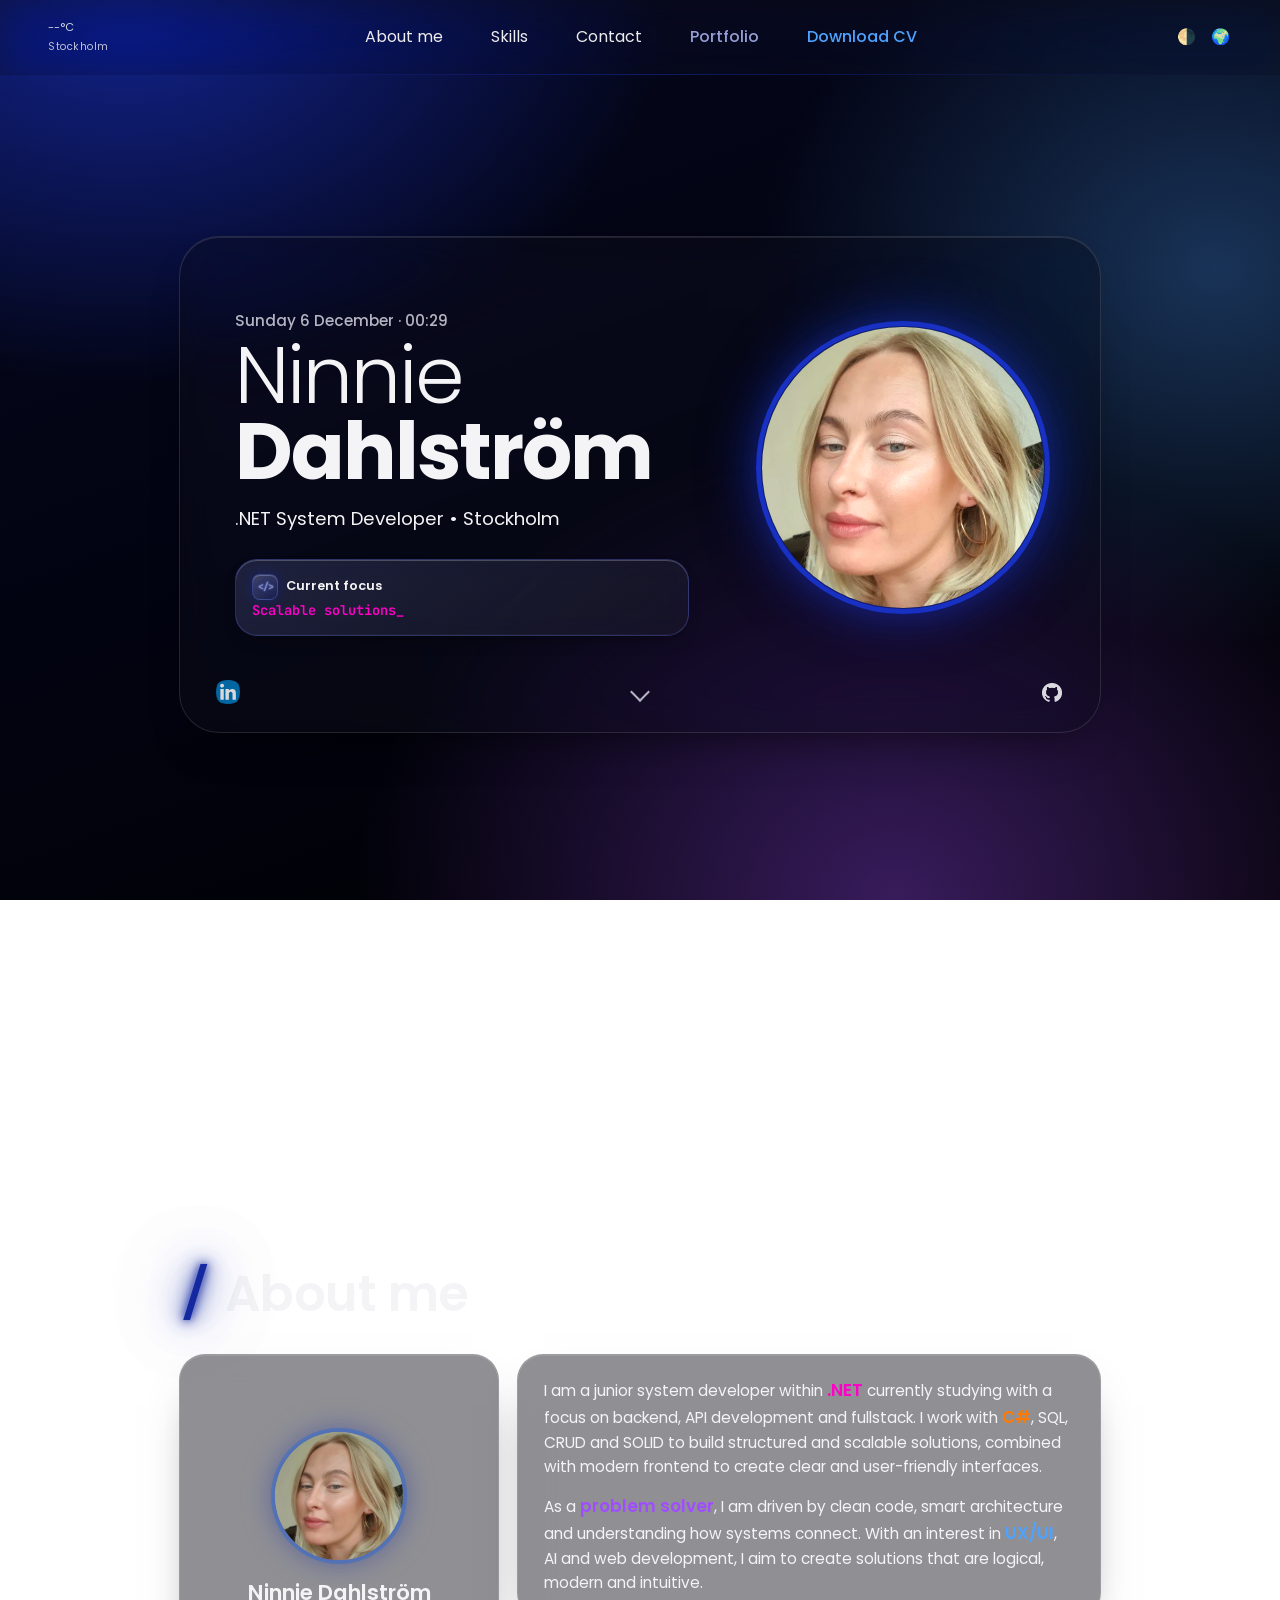
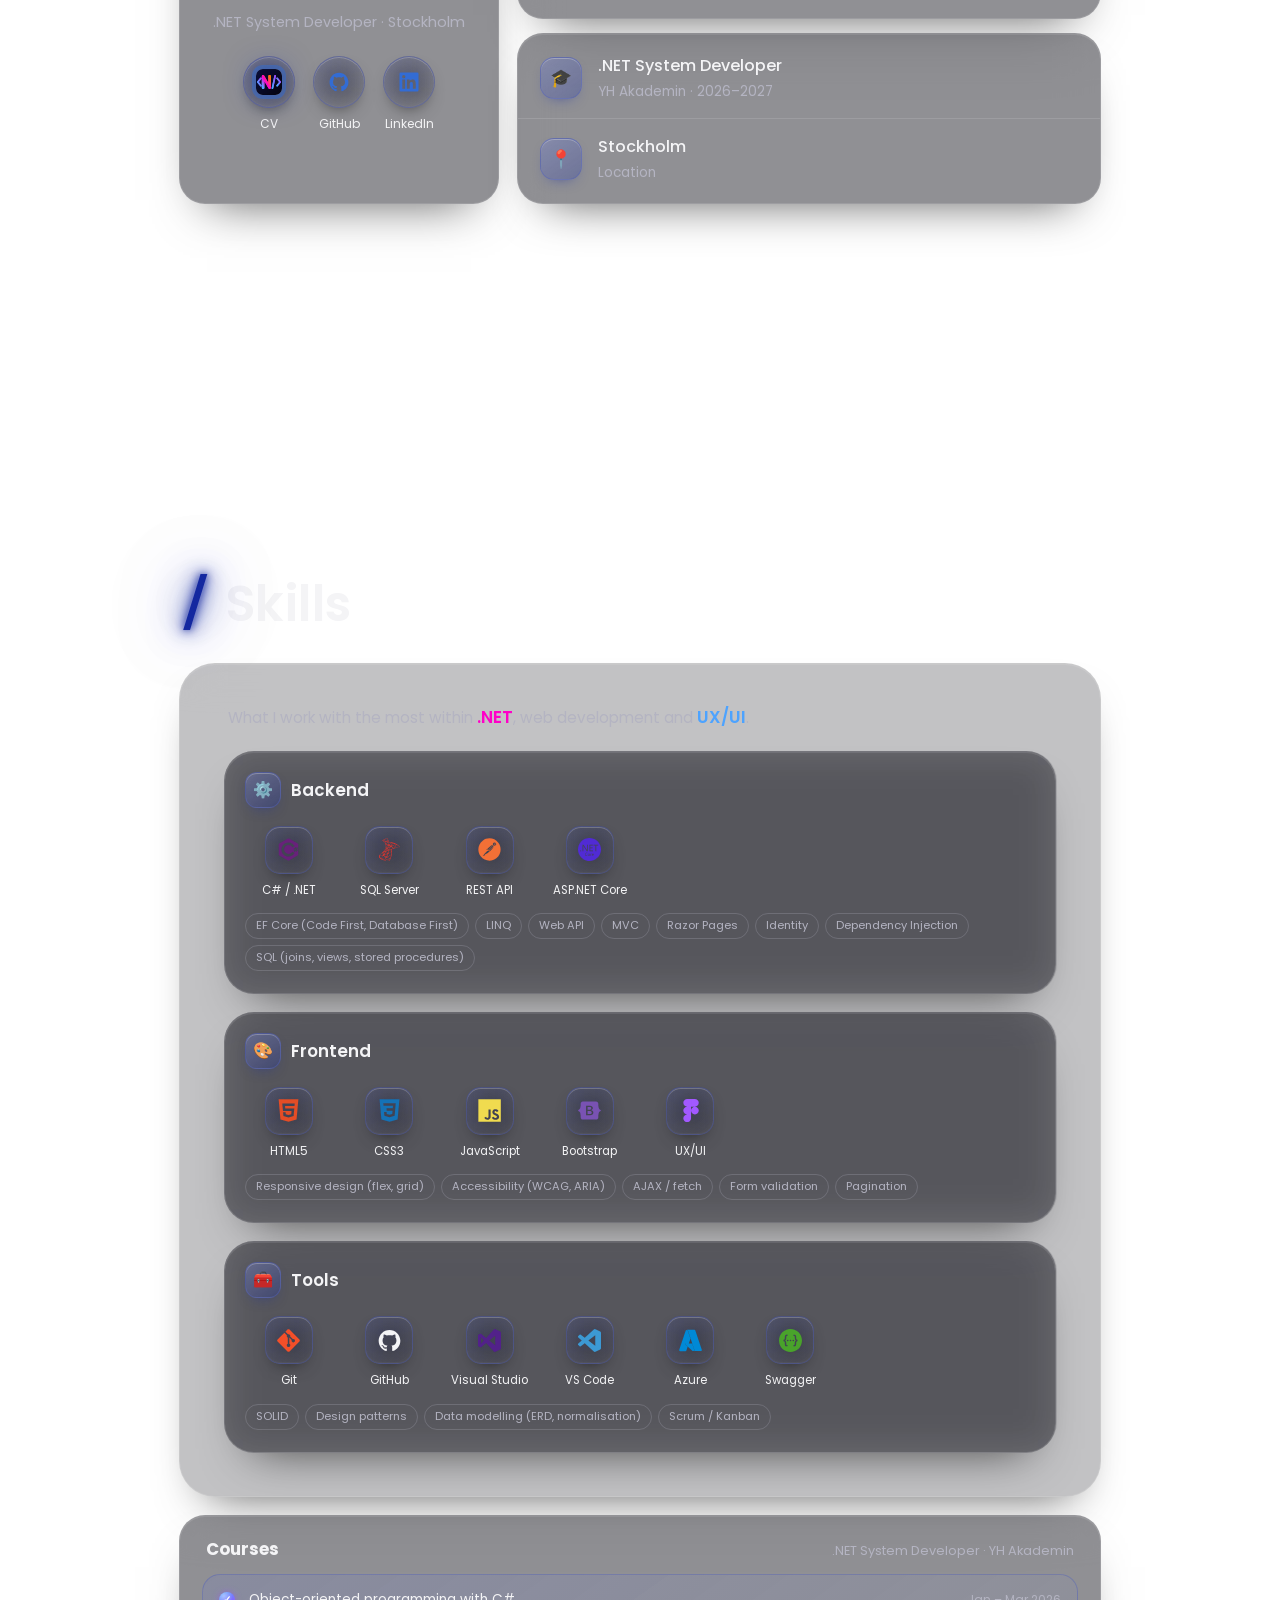
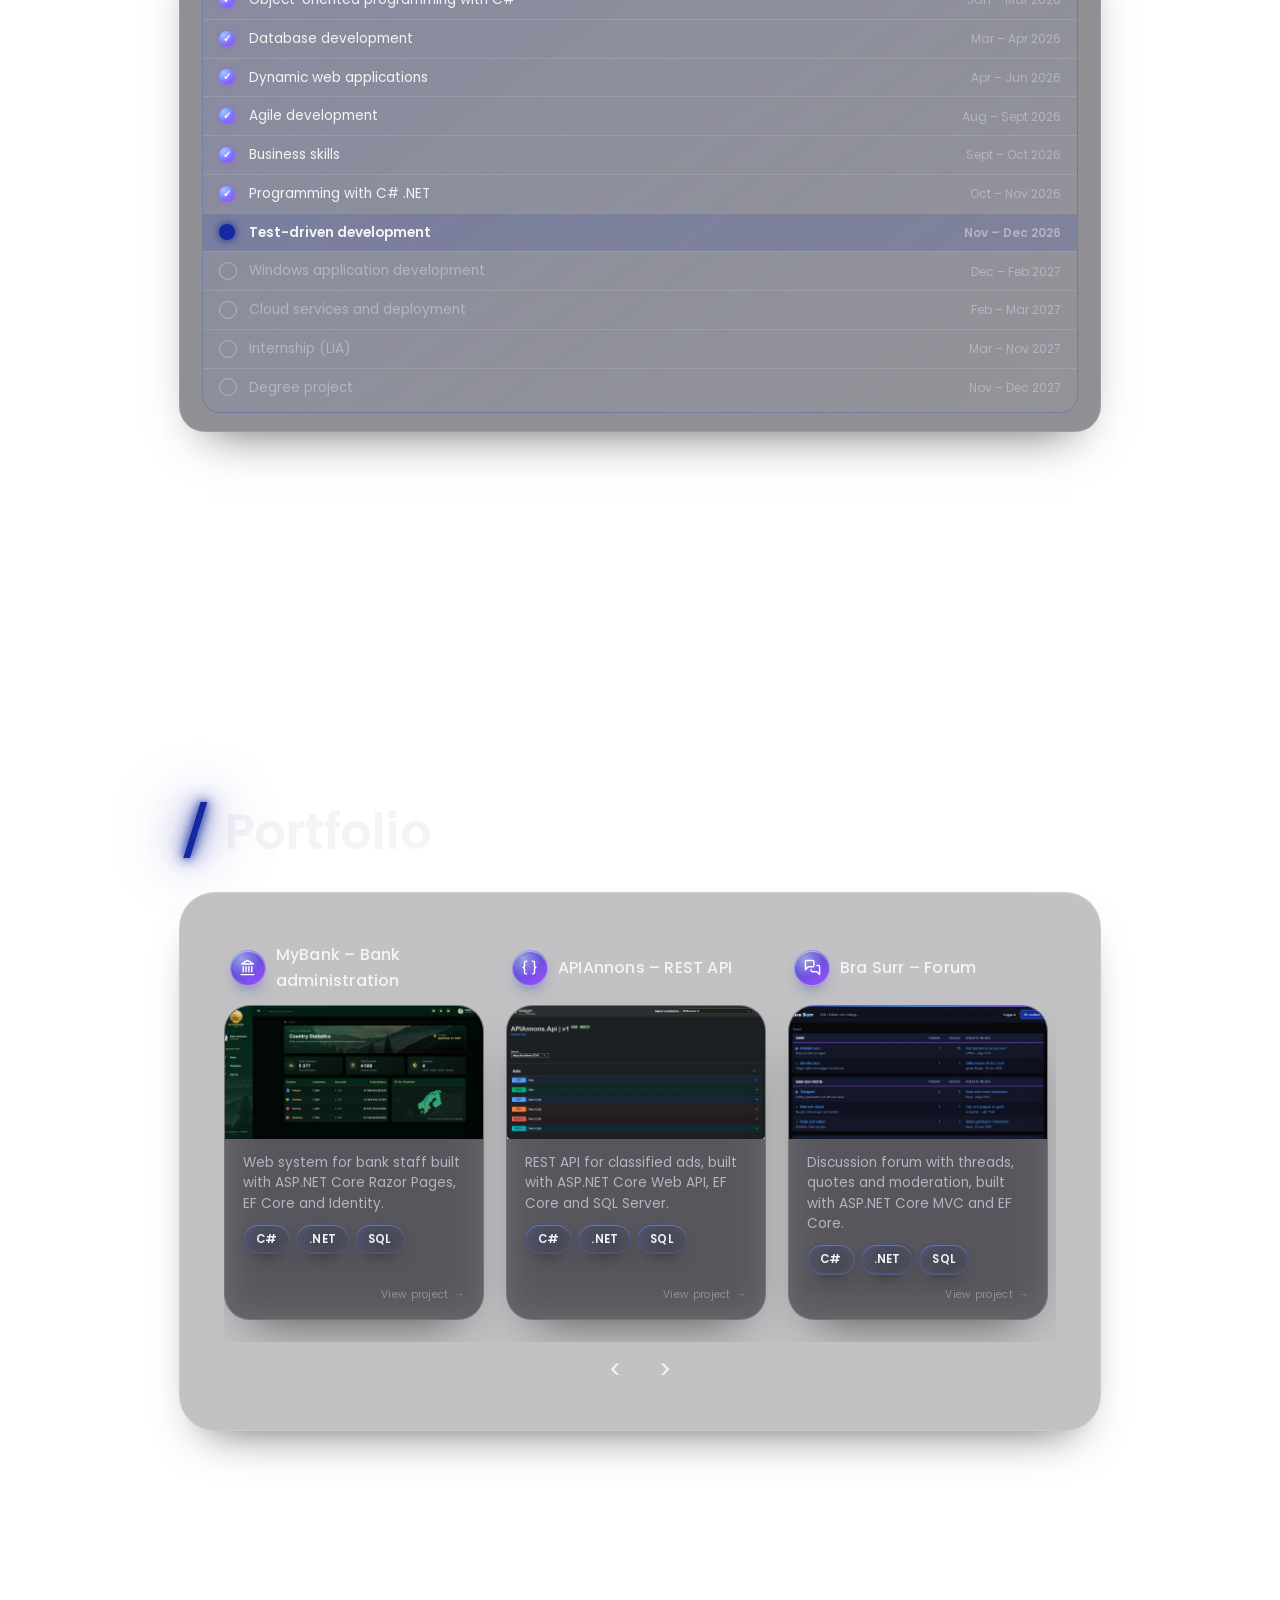
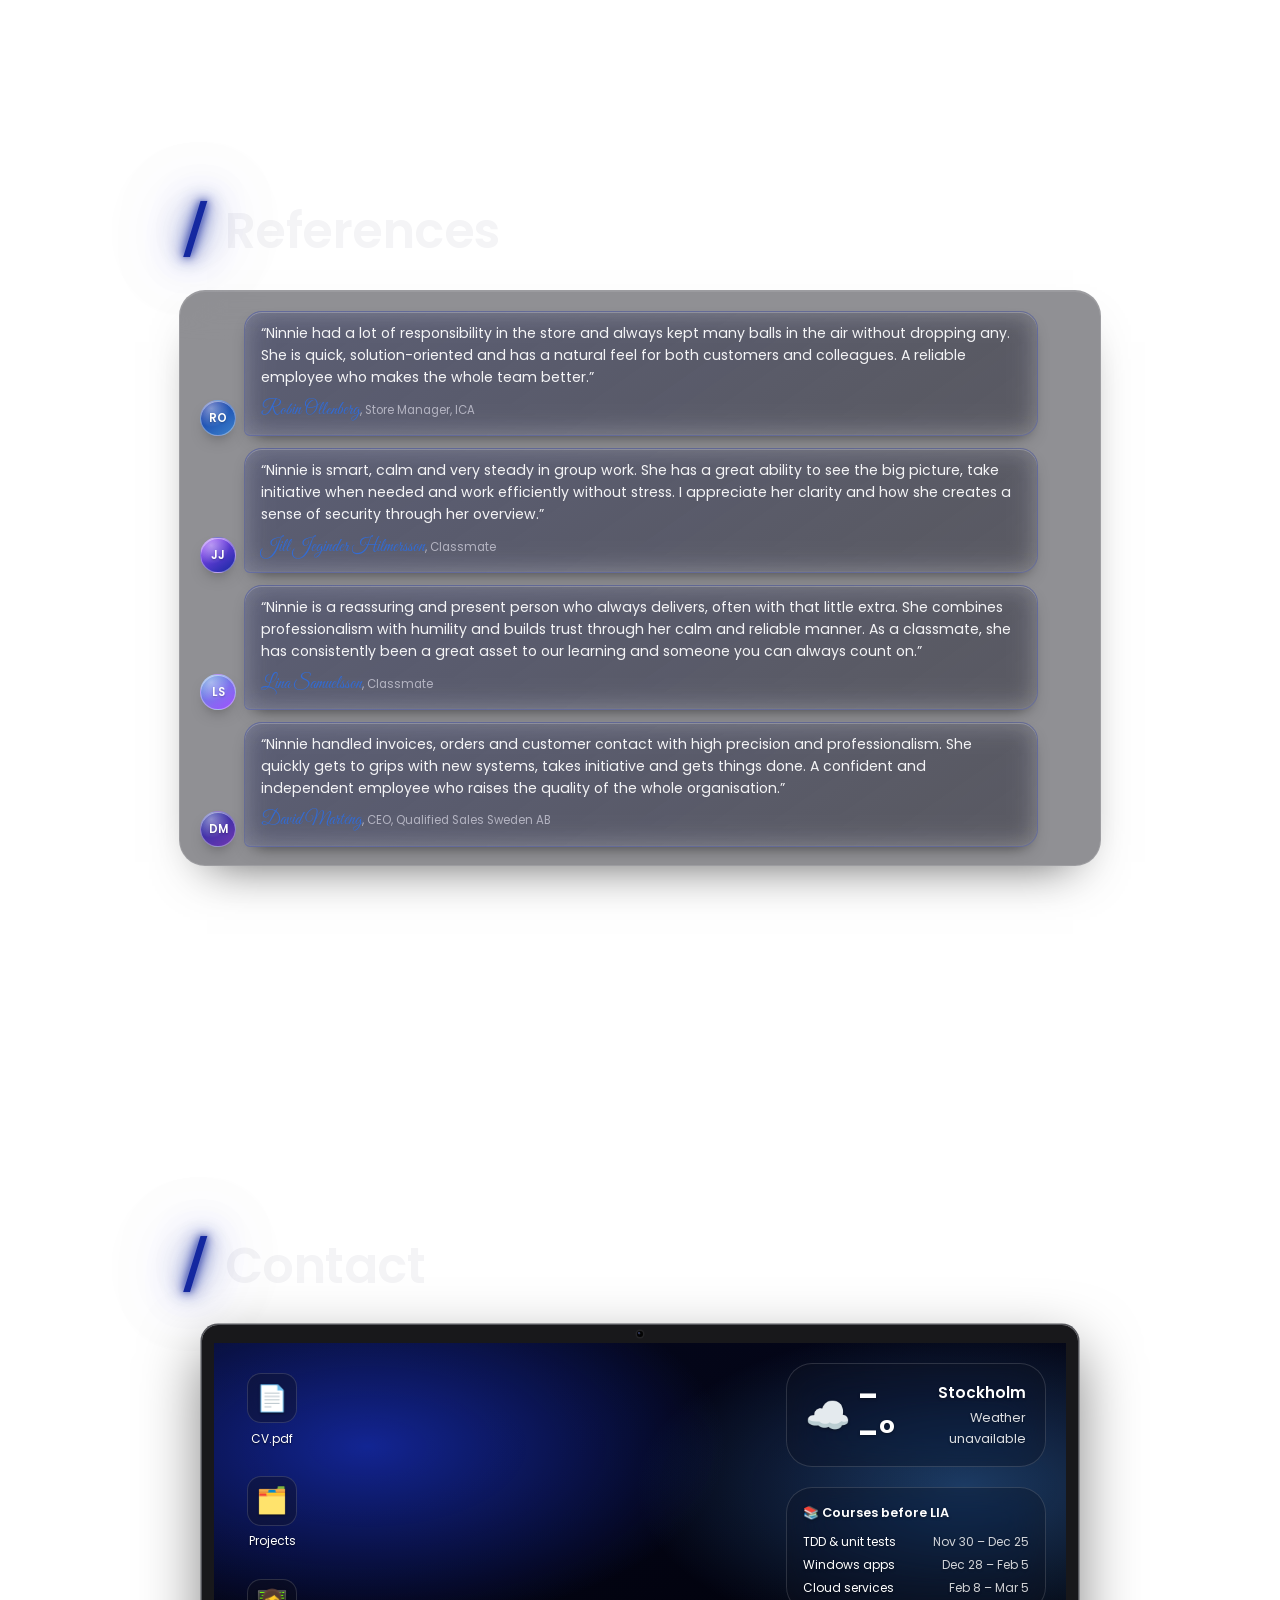
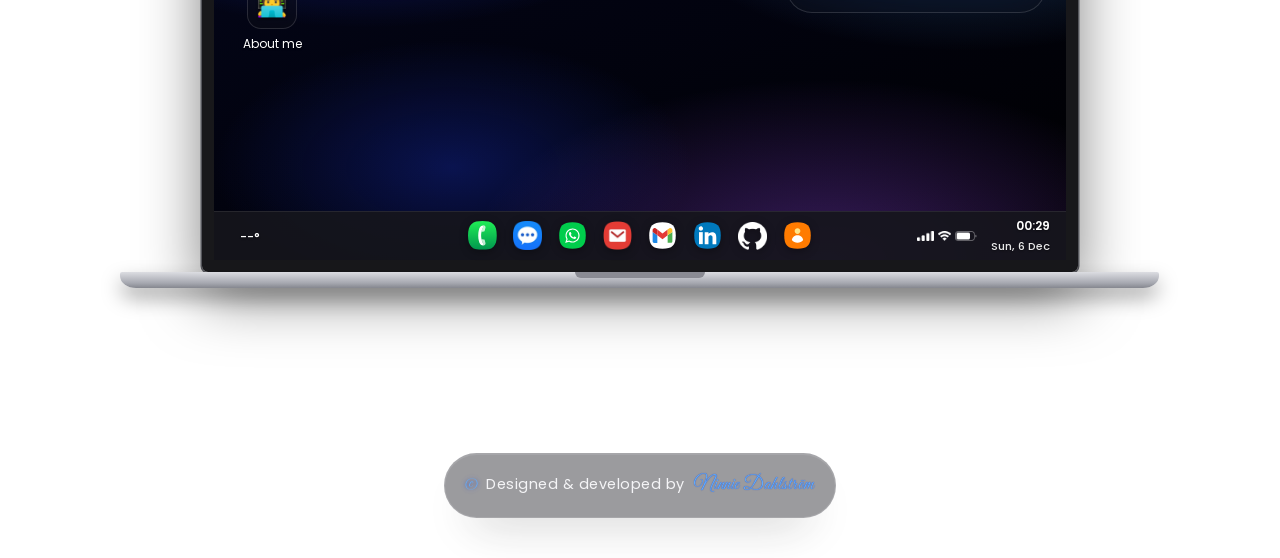
==== commit e7c0a6e2: "design: premium-finish – pilar utan ringar, tonat glas, <N/> för CV och glödande meny - Läs mer bort" ====
--- a/index-en.html
+++ b/index-en.html
@@ -156,7 +156,7 @@
             <h3>Ninnie Dahlström</h3>
             <p>.NET System Developer · Stockholm</p>
             <div class="pactions">
-                <a href="image/cv-ninnie-dahlstrom-eng.pdf" download><span class="pa-icon" aria-hidden="true">📄</span>CV</a>
+                <a href="image/cv-ninnie-dahlstrom-eng.pdf" download><span class="pa-icon" aria-hidden="true"><img src="image/favicon.svg" alt="" width="26" height="26" class="pa-logo"></span>CV</a>
                 <a href="https://github.com/nninnie" target="_blank" rel="noopener noreferrer"><span class="pa-icon" aria-hidden="true"><span class="mask-icon mask-github" aria-hidden="true"></span></span>GitHub</a>
                 <a href="https://www.linkedin.com/in/ninnie-dahlstrom" target="_blank" rel="noopener noreferrer"><span class="pa-icon" aria-hidden="true"><span class="mask-icon mask-linkedin" aria-hidden="true"></span></span>LinkedIn</a>
             </div>
--- a/css/oneui.css
+++ b/css/oneui.css
@@ -1628,25 +1628,190 @@
 
 
 /* =========================================================
-   📐 SEKTIONERNA 5 % SMALARE ÄN HERO
-   Hero behåller full bredd. Alla andra sektioner, footern och
-   datorn i Kontakt är 95 % av den, så att allt är lika brett.
+   💻 LAPTOPEN I KONTAKT: lite mindre och centrerad
+   Alla sektioner har samma bredd. Rubriken "/ Kontakt" ligger i linje
+   med de andra rubrikerna, och datorn är 95 % av sektionsbredden,
+   centrerad som en produktbild. På låga skärmar krymper den så att
+   den alltid får plats (1,6 gånger så bred som hög, 150 px = meny och rubrik).
+   Datorn ligger i en sektion som är 1/0,9 av sektionsbredden,
+   så 95 % av sektionsbredden = 85,5 % av den.
    ========================================================= */
+@media (min-width: 1200px) {
+    .contact-section .device-frame {
+        width: min(85.5%, calc((90svh - 150px) * 1.6));   /* 95 % av sektionsbredden */
+    }
+}
+
+/* Pilen som följer med: ingen ring, bara en diskret pil som i hero */
+.next-section,
+.next-section:hover,
+.next-section:focus-visible {
+    background: none;
+    border: none;
+    box-shadow: none;
+    backdrop-filter: none;
+    -webkit-backdrop-filter: none;
+}
+
+.next-section:hover .swipe-arrow,
+.next-section:focus-visible .swipe-arrow {
+    border-color: var(--glow);
+    filter: drop-shadow(0 0 6px var(--glow));
+}
+
+/* Mobil: rubriken "/ Kontakt" i linje med de andra rubrikerna */
+@media (max-width: 767px) {
+    .contact-section {
+        width: var(--oneui-width);
+    }
+
+    .contact-section .contact-title {
+        width: 100%;
+    }
+}
+
+/* =========================================================
+   💬 KOMPAKTARE REFERENSER
+   Samma stil, men mindre text och luft så att kortet inte blir så stort
+   ========================================================= */
+.thread {
+    gap: 12px;
+    padding: 14px 20px 0;
+}
+
+.msg {
+    grid-template-columns: 34px minmax(0, 1fr);
+    gap: 10px;
+}
+
+.msg-avatar {
+    width: 34px;
+    height: 34px;
+    font-size: 0.72rem;
+}
+
+.bubble {
+    padding: 11px 16px;
+    border-radius: 18px 18px 18px 6px;
+}
+
+.bubble blockquote p {
+    font-size: 0.88rem;
+    line-height: 1.55;
+}
+
+.msg-sign {
+    margin-top: 6px;
+    font-size: 0.72rem;
+}
+
+.msg-sign .sig {
+    font-size: 1.15rem;
+}
+
+
+
+
+/* =========================================================
+   ✨ PREMIUM-FINISH
+   Pilar utan ringar, glas med en ton av glödfärgen,
+   ljust läge utan helvitt och en mer premium meny.
+   ========================================================= */
+
+/* Portfolio-pilarna: tydliga pilar utan ring */
+.rail-btn,
+.rail-btn:not(:disabled):hover {
+    width: 40px;
+    height: 40px;
+    background: none;
+    border: none;
+    box-shadow: none;
+    backdrop-filter: none;
+    -webkit-backdrop-filter: none;
+    font-size: 1.9rem;
+    line-height: 1;
+    color: var(--oneui-text);
+    transition: color 0.2s ease, transform 0.2s ease, text-shadow 0.2s ease;
+}
+
+.rail-btn:not(:disabled):hover {
+    color: var(--glow);
+    transform: scale(1.15);
+    text-shadow: 0 0 10px var(--glow);
+}
+
+.rail-btn:disabled {
+    opacity: 0.25;
+}
+
+/* Glaset i små kort och knappar får en svag ton av glödfärgen */
 :root {
-    /* 95 % av hero, men aldrig så bred att datorn blir högre än skärmen
-       (datorn är 1,6 gånger så bred som hög, 150 px = meny och rubrik) */
-    --section-width: min(calc(var(--oneui-width) * 0.95), calc((90svh - 150px) * 1.6));
-}
-
-.oneui-section,
-.oneui-footer {
-    width: var(--section-width);
-}
-
-@media (min-width: 768px) {
-    /* Datorn är 90 % av kontaktsektionen och ska vara lika bred som de andra */
-    .contact-section {
-        width: calc(var(--section-width) / 0.9);
-        max-width: none;
-    }
-}
+    --chip-bg: linear-gradient(145deg,
+        color-mix(in srgb, var(--glow) 14%, rgba(255, 255, 255, 0.10)),
+        rgba(255, 255, 255, 0.03));
+    --chip-border: color-mix(in srgb, var(--glow) 30%, rgba(255, 255, 255, 0.14));
+}
+
+/* Ljust läge: inget helvitt, en ljus rosagrå glaston i stället */
+body.light {
+    --oneui-glass: rgba(252, 243, 249, 0.62);
+    --oneui-glass2: rgba(250, 240, 247, 0.78);
+    --chip-bg: linear-gradient(145deg, rgba(255, 241, 248, 0.88), rgba(244, 234, 244, 0.6));
+    --chip-border: color-mix(in srgb, var(--glow) 22%, rgba(255, 255, 255, 0.85));
+}
+
+body.light .glass {
+    background: var(--oneui-glass);
+}
+
+/* CV-knappen i Om mig visar <N/>-loggan i miniformat */
+.pa-icon .pa-logo {
+    width: 26px;
+    height: 26px;
+    border-radius: 7px;
+}
+
+/* Menyn: tunnare glas, en glödande hårlinje i underkant och glödande hover */
+.navbar,
+body.light .navbar {
+    background: linear-gradient(180deg,
+        color-mix(in srgb, var(--oneui-glass) 92%, transparent),
+        color-mix(in srgb, var(--oneui-glass) 70%, transparent));
+    backdrop-filter: blur(18px) saturate(160%);
+    -webkit-backdrop-filter: blur(18px) saturate(160%);
+    border-bottom: 1px solid transparent;
+    border-image: linear-gradient(90deg,
+        transparent,
+        color-mix(in srgb, var(--glow) 55%, transparent),
+        transparent) 1;
+}
+
+.nav-links a {
+    position: relative;
+    transition: color 0.2s ease;
+}
+
+.nav-links a::after {
+    content: "";
+    position: absolute;
+    left: 50%;
+    bottom: -6px;
+    width: 0;
+    height: 2px;
+    border-radius: 2px;
+    background: var(--glow);
+    box-shadow: 0 0 8px var(--glow);
+    transform: translateX(-50%);
+    transition: width 0.25s ease;
+}
+
+.nav-links a:hover::after,
+.nav-links a:focus-visible::after {
+    width: 70%;
+}
+
+/* Mörkt läge: länken man hovrar över blir ljus i glödens ton, så den syns */
+body:not(.light) .nav-links a:hover,
+body:not(.light) .nav-links a:focus-visible {
+    color: color-mix(in srgb, var(--glow) 40%, white);
+}
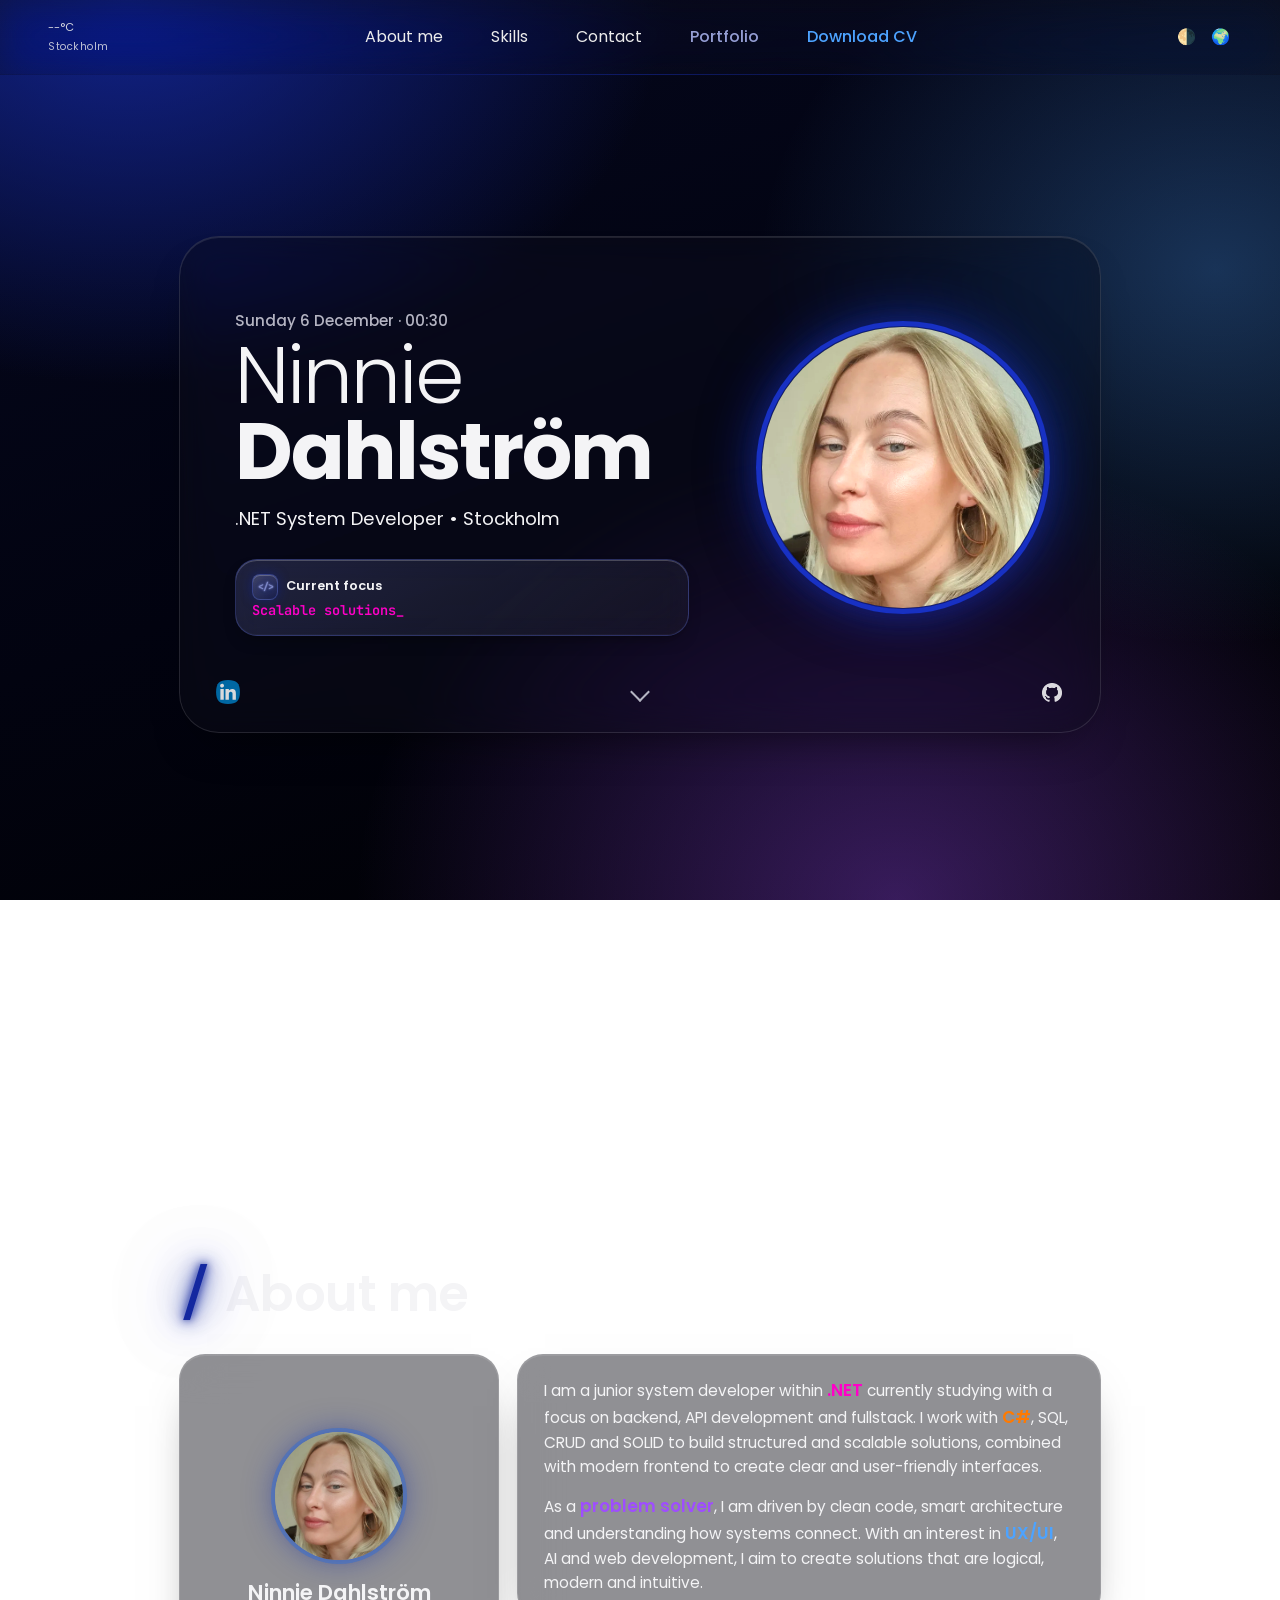
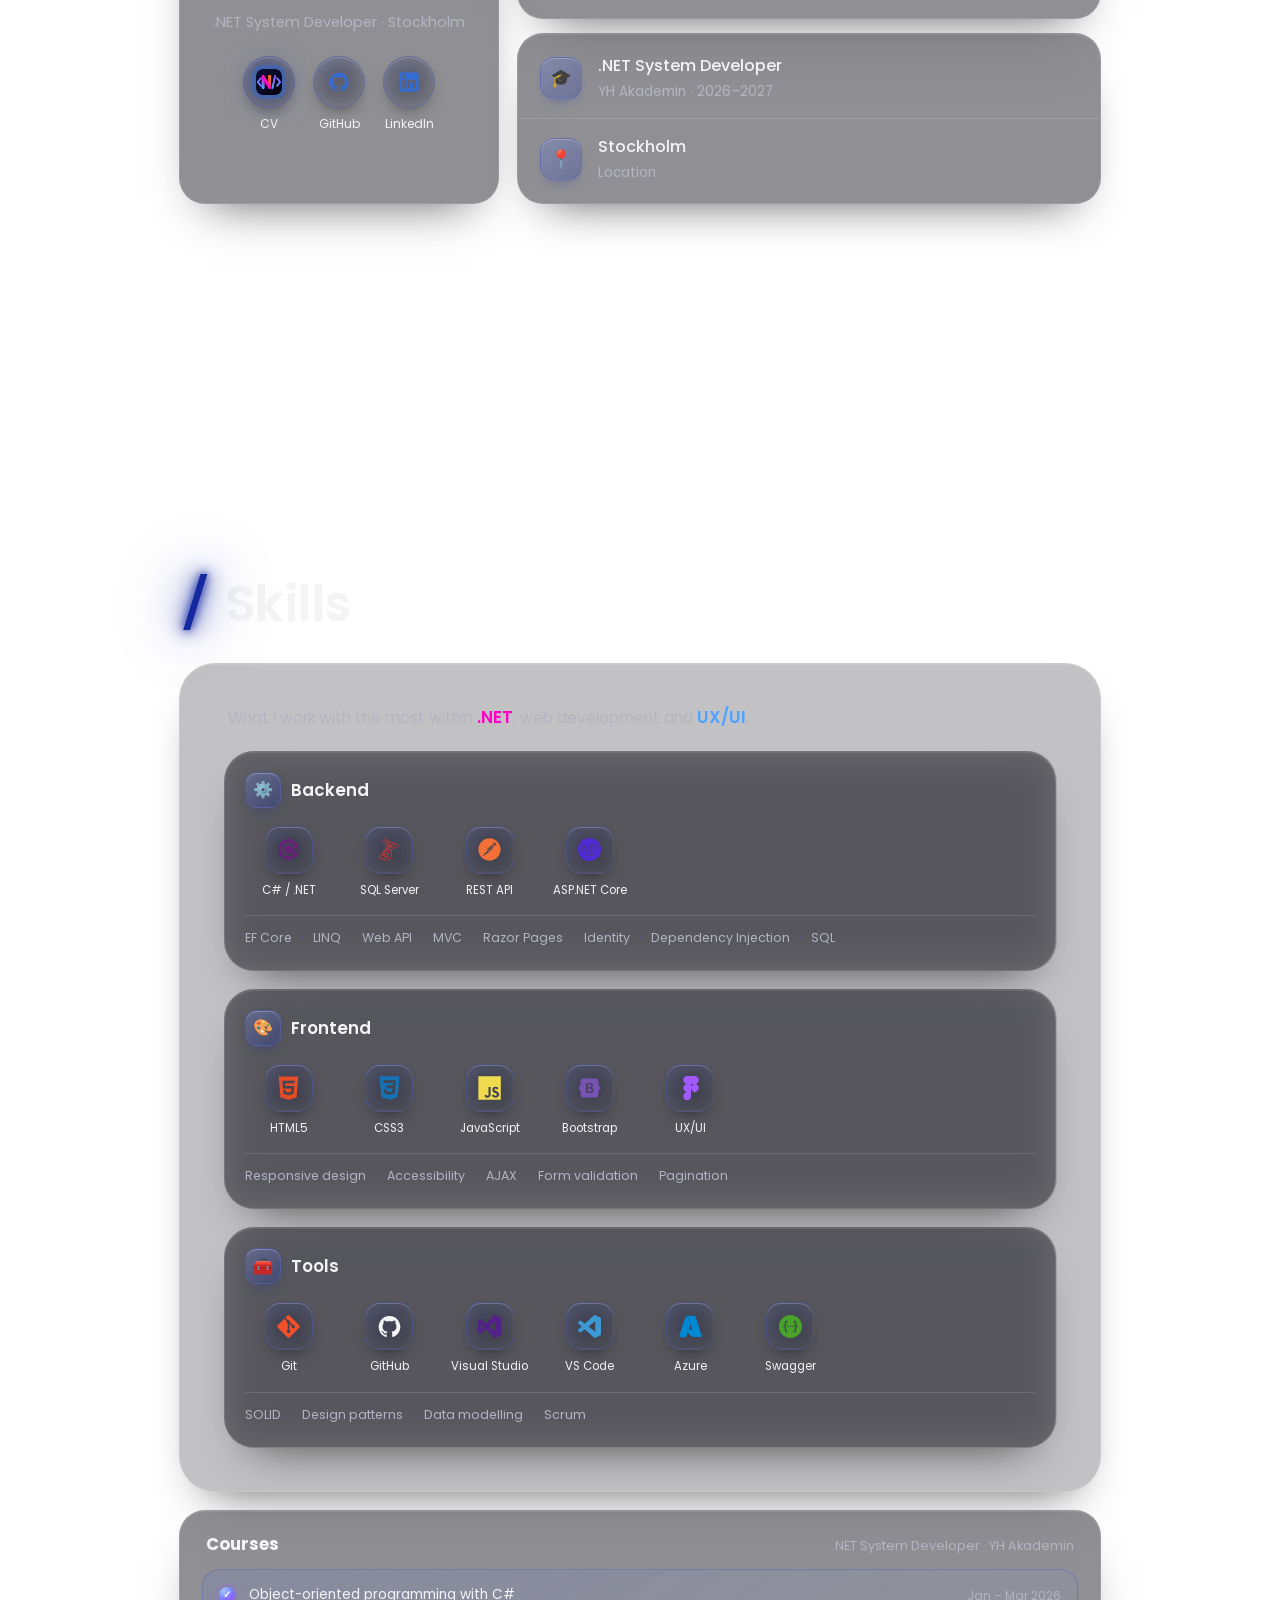
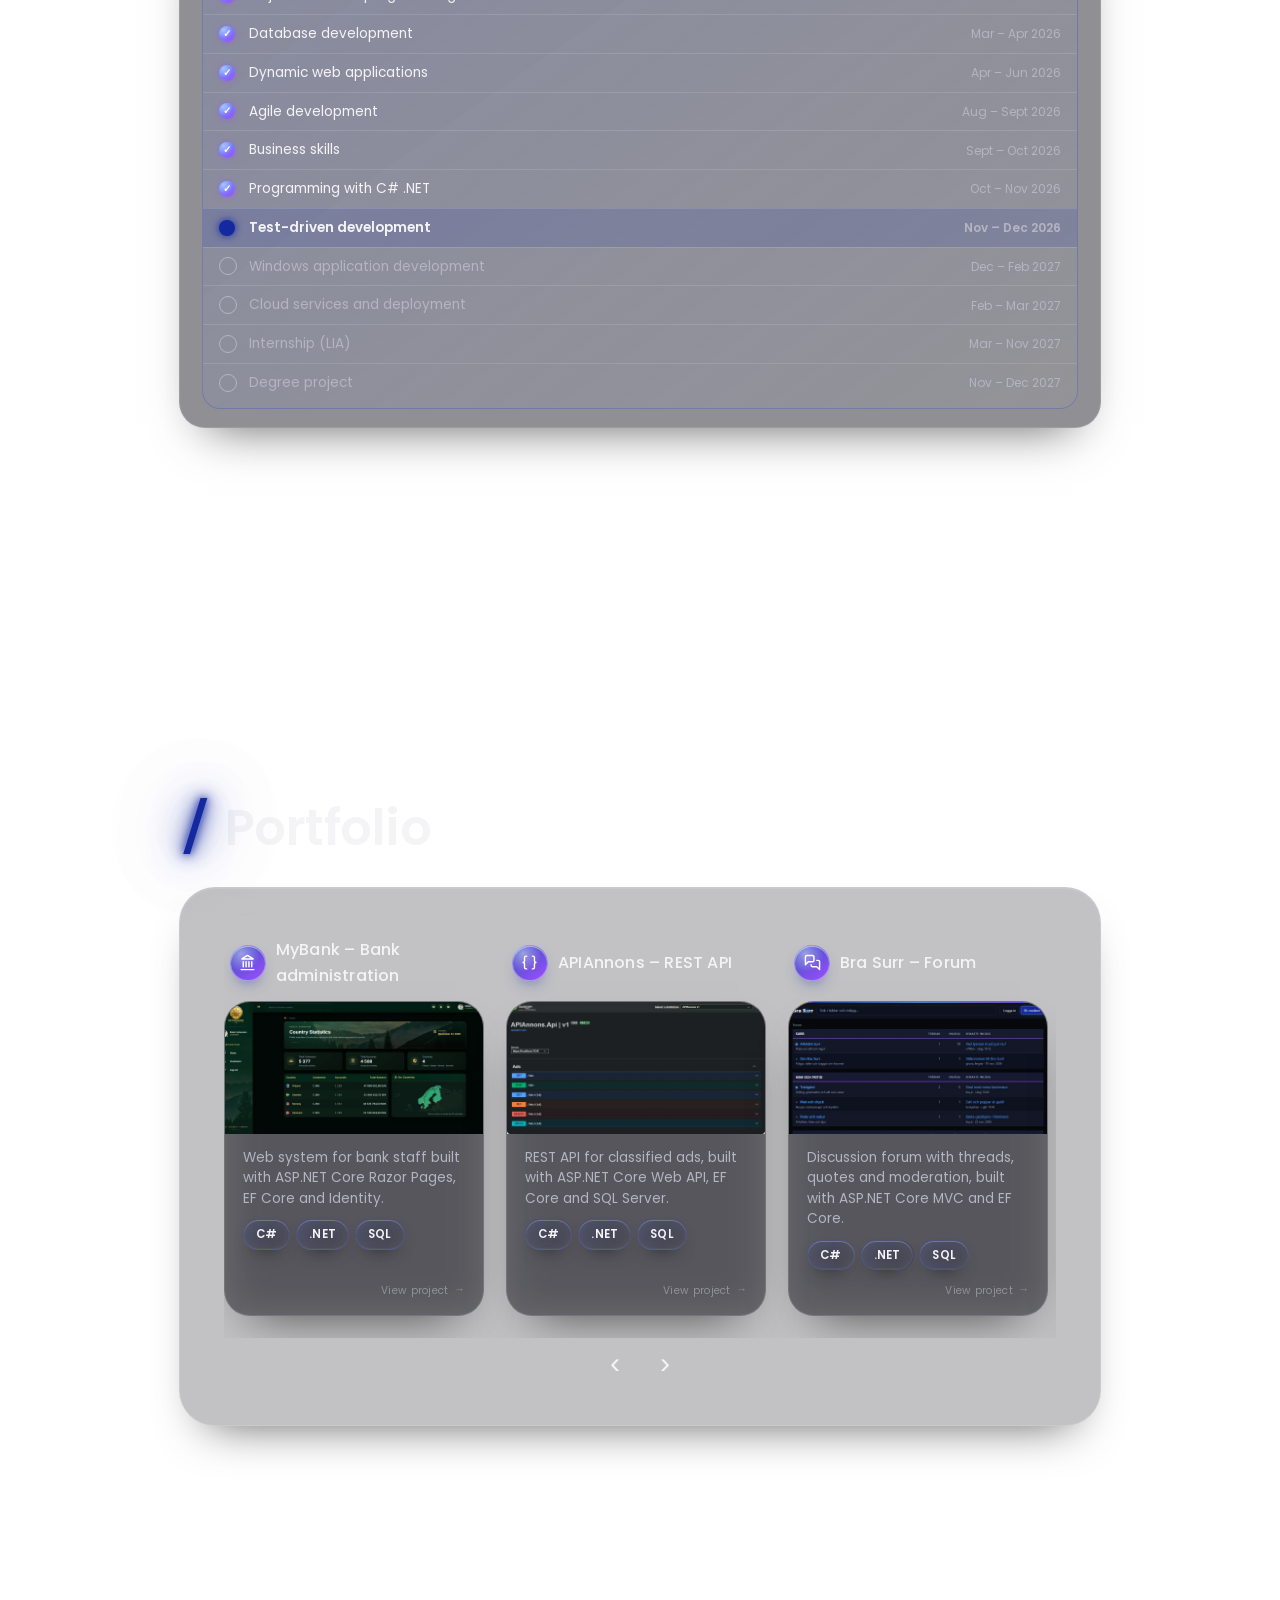
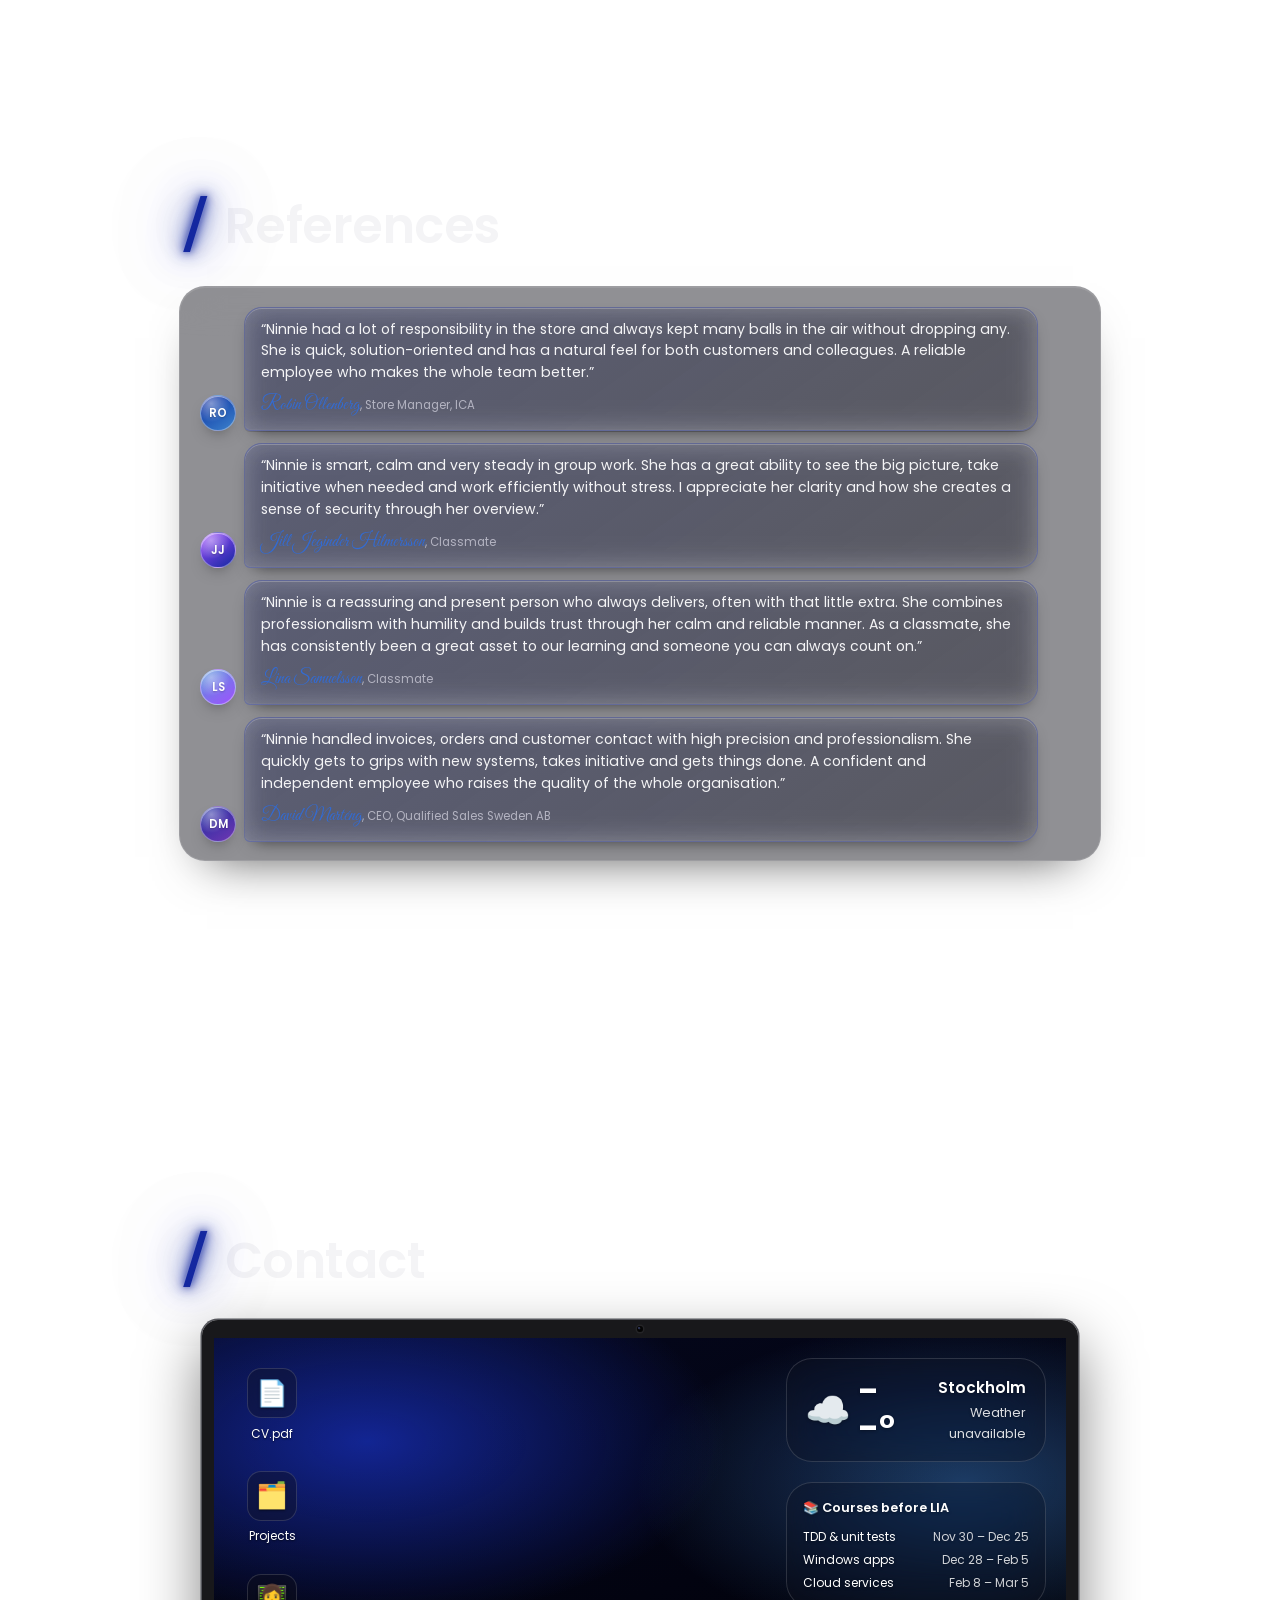
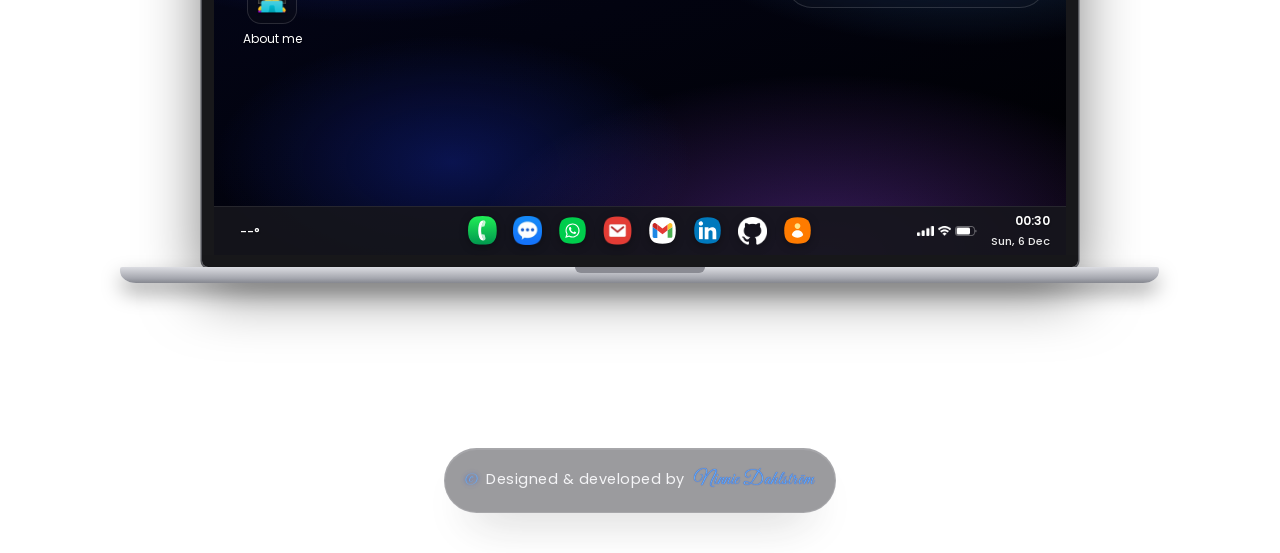
==== commit 87b7b481: "design: lugnare Kunskaper, tekniker som en textrad med prickar - Korta ord utan parenteser - En dämp" ====
--- a/index-en.html
+++ b/index-en.html
@@ -198,14 +198,14 @@
                     <li><span class="skill-icon"><img src="image/skills/dotnetcore.svg" alt="" width="34" height="34"></span>ASP.NET Core</li>
                 </ul>
                 <ul class="stack-chips">
-                    <li>EF Core (Code First, Database First)</li>
+                    <li>EF Core</li>
                     <li>LINQ</li>
                     <li>Web API</li>
                     <li>MVC</li>
                     <li>Razor Pages</li>
                     <li>Identity</li>
                     <li>Dependency Injection</li>
-                    <li>SQL (joins, views, stored procedures)</li>
+                    <li>SQL</li>
                 </ul>
             </div>
 
@@ -219,9 +219,9 @@
                     <li><span class="skill-icon"><img src="image/skills/figma.svg" alt="" width="34" height="34"></span>UX/UI</li>
                 </ul>
                 <ul class="stack-chips">
-                    <li>Responsive design (flex, grid)</li>
-                    <li>Accessibility (WCAG, ARIA)</li>
-                    <li>AJAX / fetch</li>
+                    <li>Responsive design</li>
+                    <li>Accessibility</li>
+                    <li>AJAX</li>
                     <li>Form validation</li>
                     <li>Pagination</li>
                 </ul>
@@ -240,8 +240,8 @@
                 <ul class="stack-chips">
                     <li>SOLID</li>
                     <li>Design patterns</li>
-                    <li>Data modelling (ERD, normalisation)</li>
-                    <li>Scrum / Kanban</li>
+                    <li>Data modelling</li>
+                    <li>Scrum</li>
                 </ul>
             </div>
         </div>
--- a/css/oneui.css
+++ b/css/oneui.css
@@ -1815,3 +1815,26 @@
 body:not(.light) .nav-links a:focus-visible {
     color: color-mix(in srgb, var(--glow) 40%, white);
 }
+
+
+/* Kunskaper: chipsen blir en lugn textrad med prickar emellan, utan ramar */
+.folder .stack-chips {
+    gap: 4px 0;
+    margin-top: 16px;
+    padding-top: 12px;
+    border-top: 1px solid var(--oneui-line);
+}
+
+.folder .stack-chips li {
+    padding: 0;
+    border: none;
+    background: none;
+    font-size: 0.78rem;
+    color: var(--oneui-muted);
+}
+
+.folder .stack-chips li:not(:last-child)::after {
+    content: "·";
+    margin: 0 9px;
+    color: color-mix(in srgb, var(--glow) 60%, var(--oneui-muted));
+}
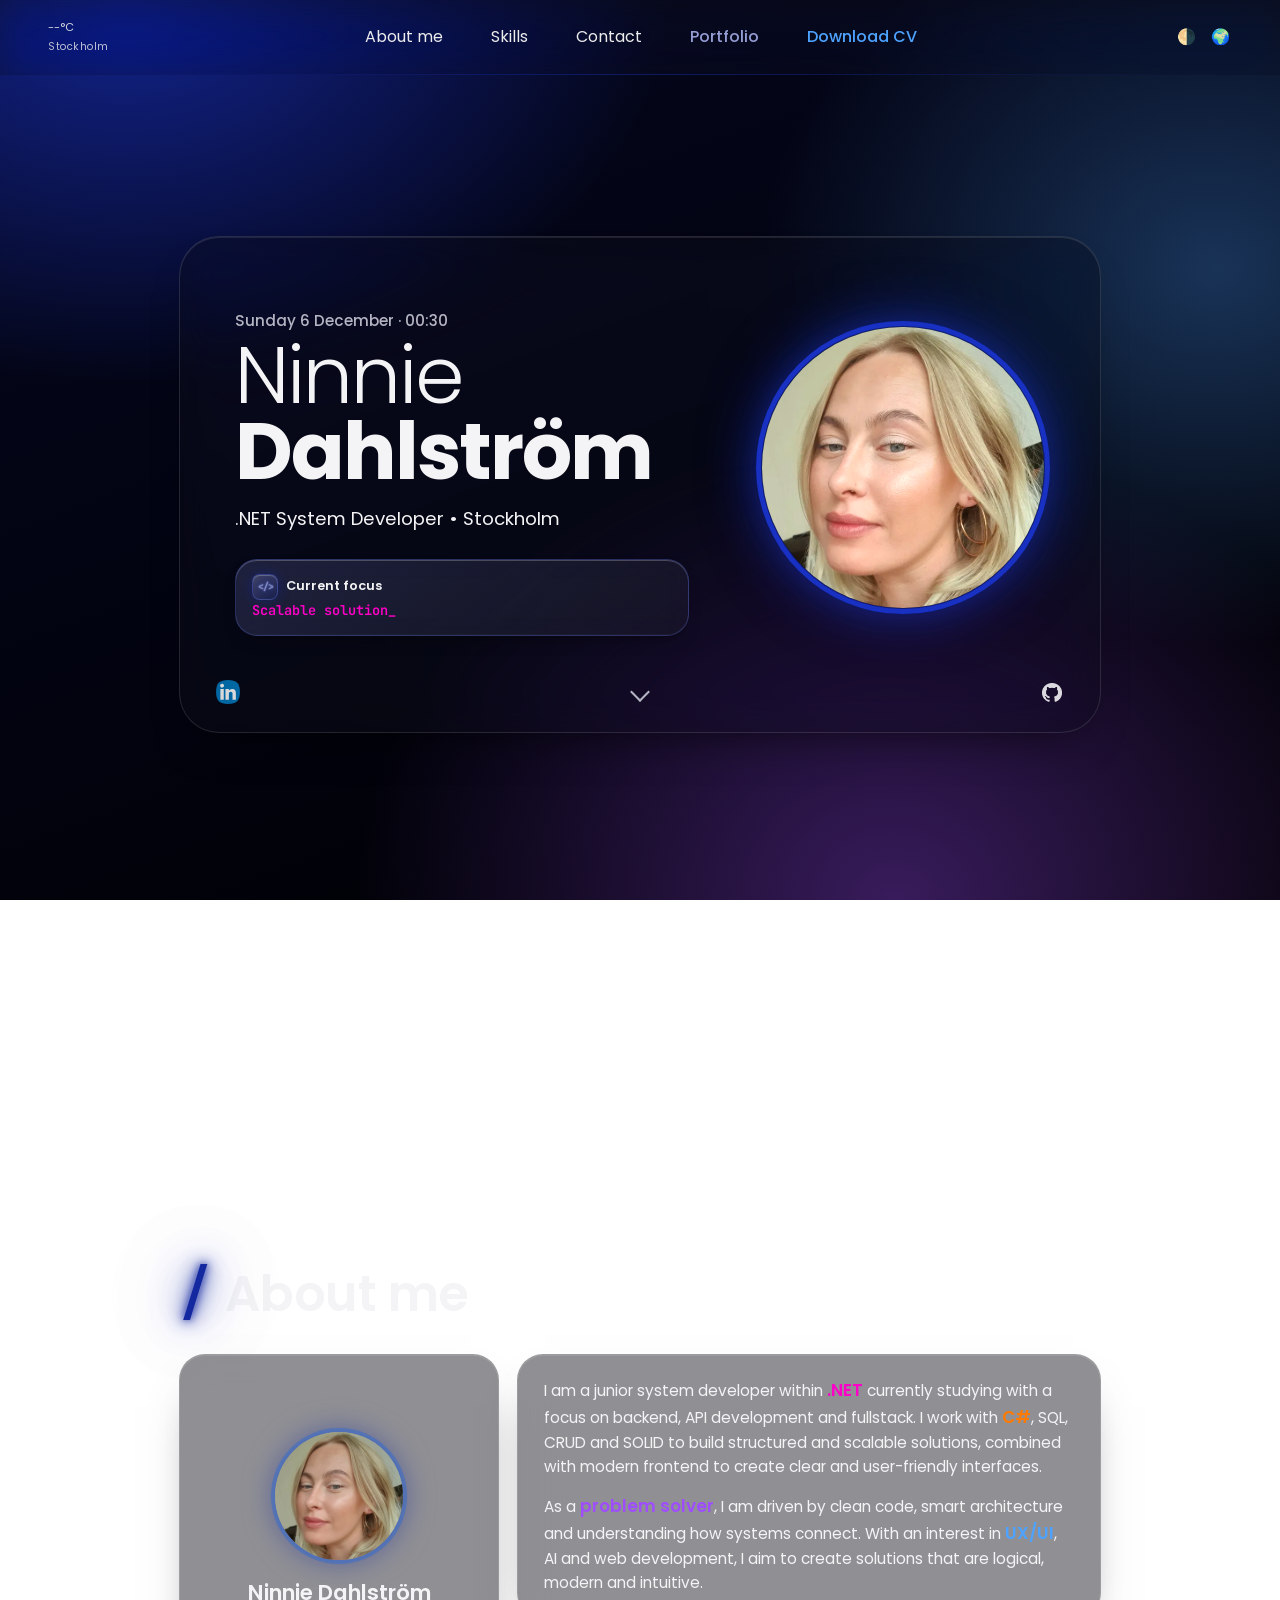
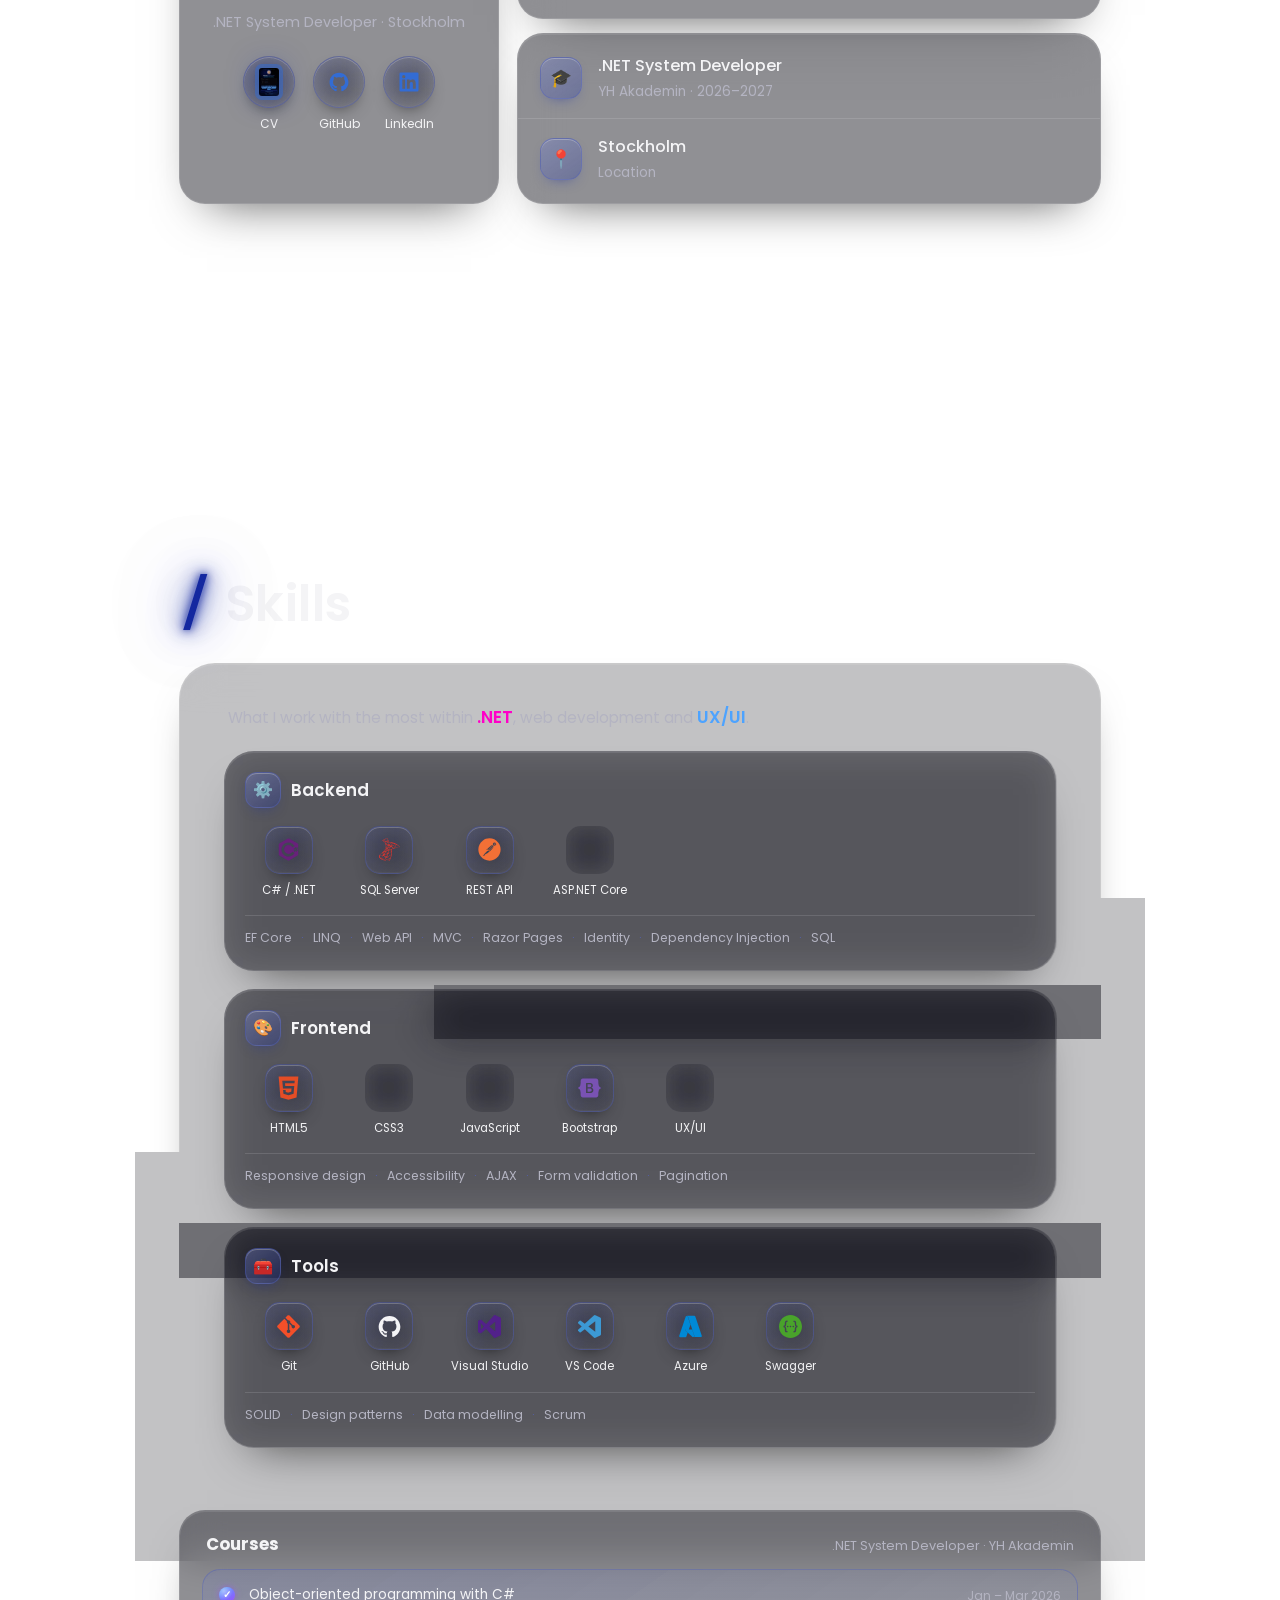
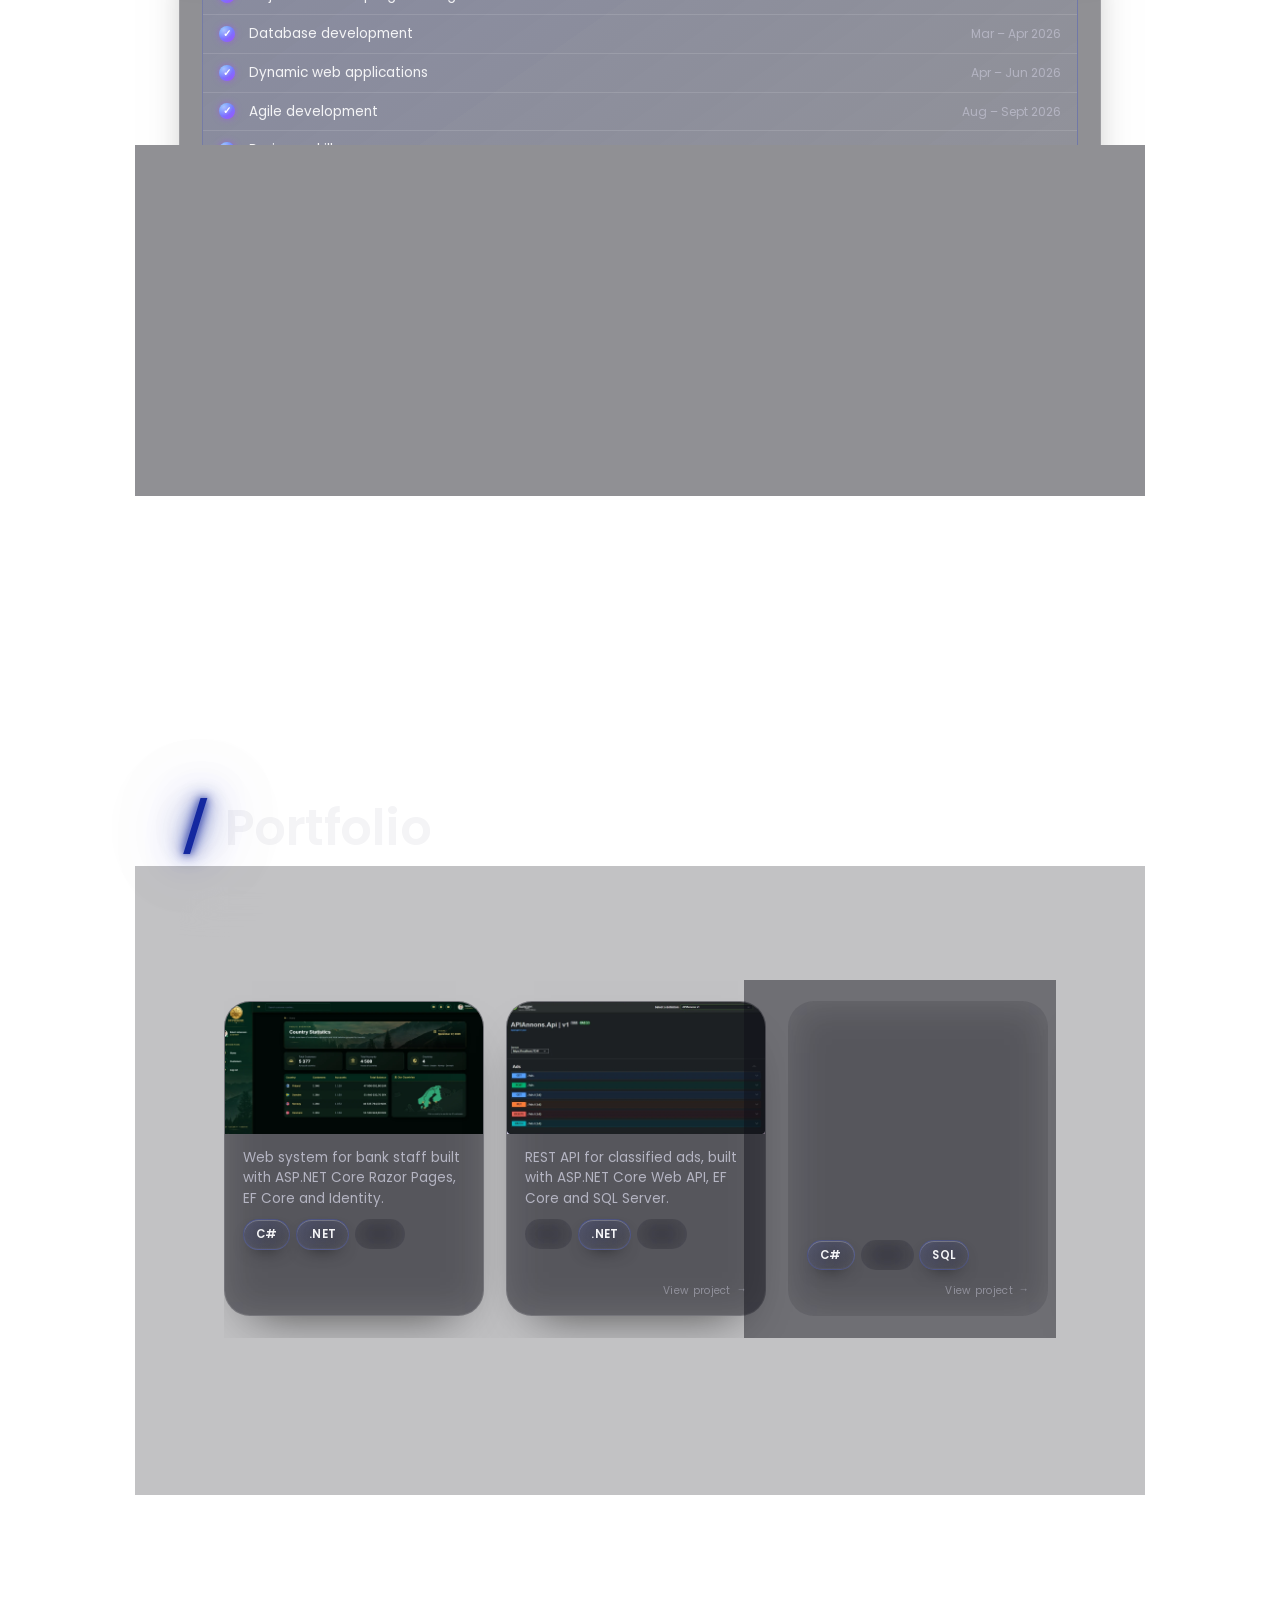
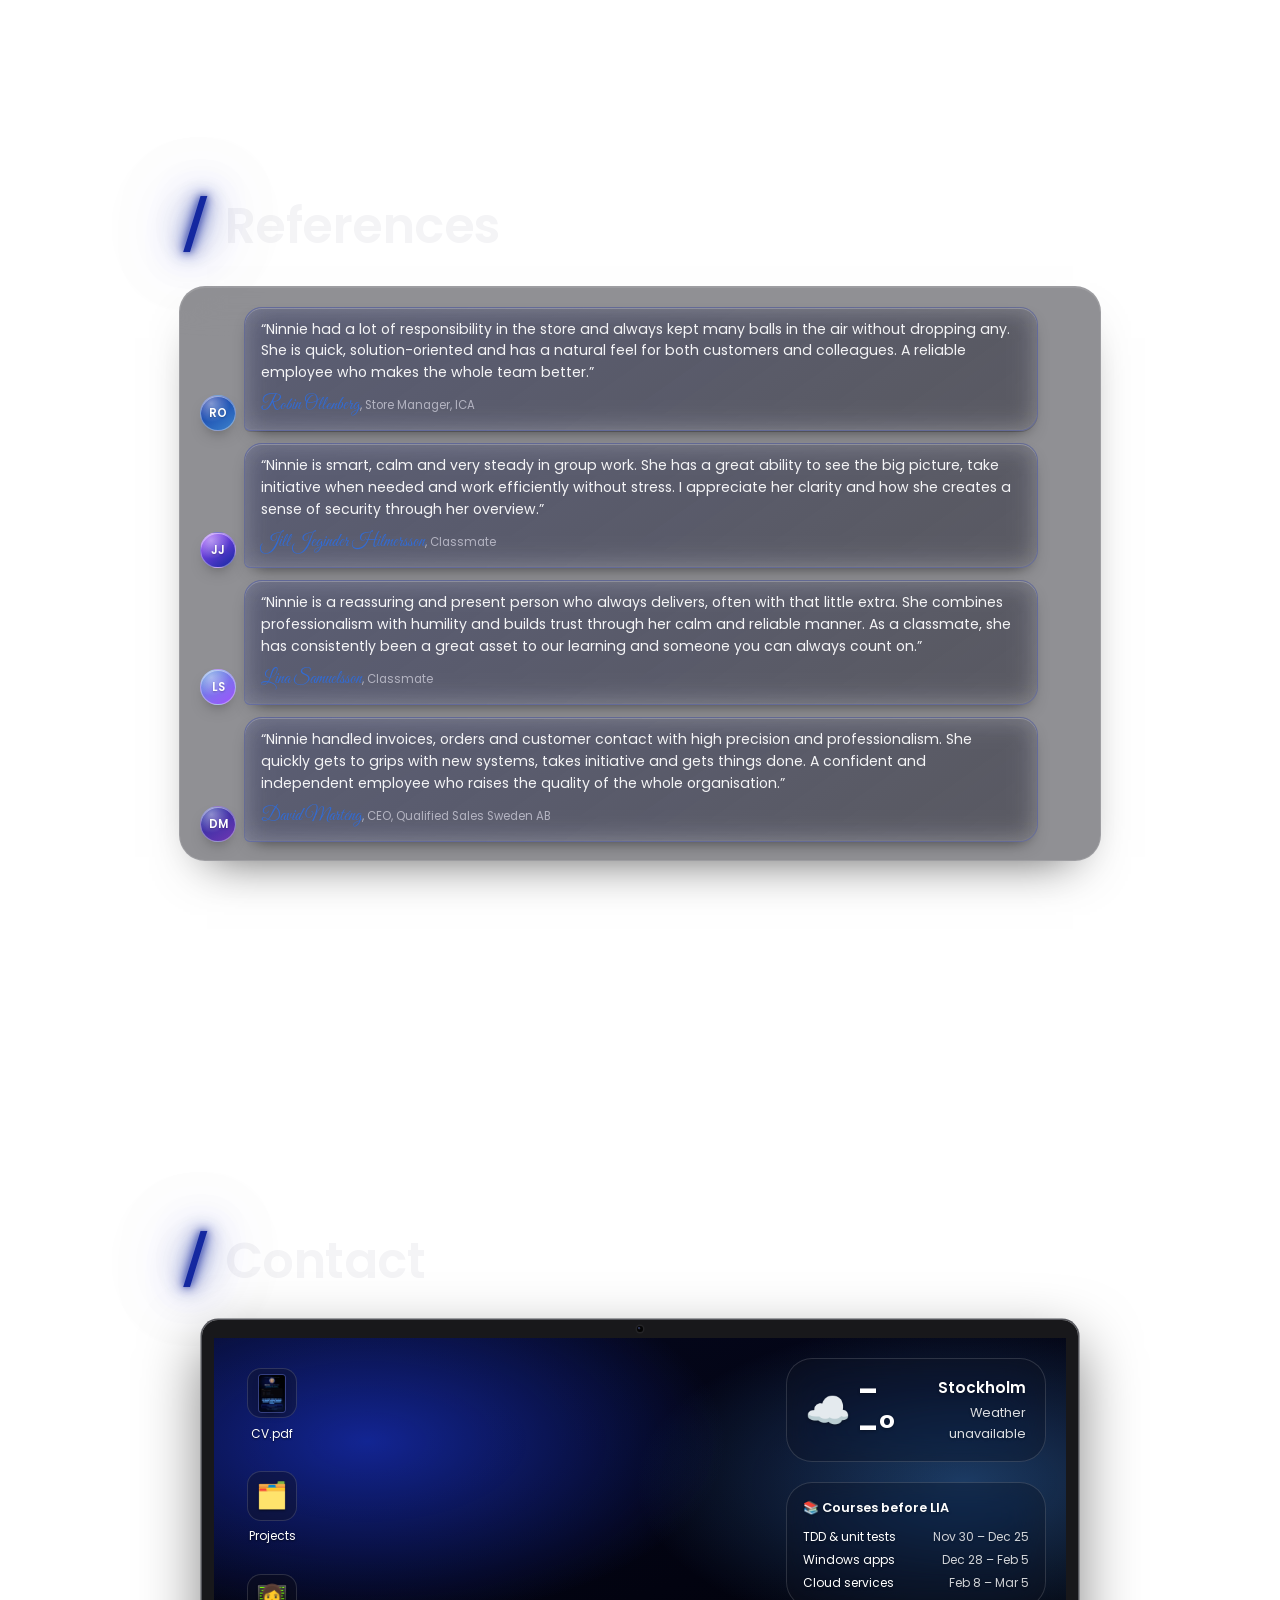
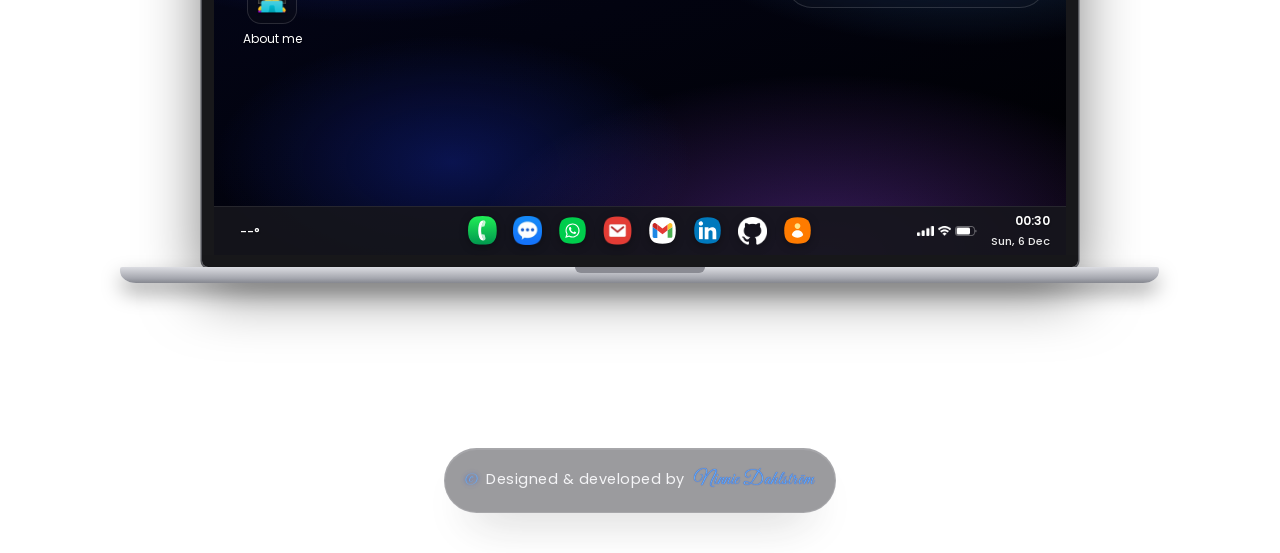
==== commit 74de5ed0: "design: miniatyr av CV:t som ikon i Om mig och i Kontakt - Första sidan av CV:t i favicon-storlek, m" ====
--- a/index-en.html
+++ b/index-en.html
@@ -156,7 +156,7 @@
             <h3>Ninnie Dahlström</h3>
             <p>.NET System Developer · Stockholm</p>
             <div class="pactions">
-                <a href="image/cv-ninnie-dahlstrom-eng.pdf" download><span class="pa-icon" aria-hidden="true"><img src="image/favicon.svg" alt="" width="26" height="26" class="pa-logo"></span>CV</a>
+                <a href="image/cv-ninnie-dahlstrom-eng.pdf" download><span class="pa-icon" aria-hidden="true"><img src="image/cv-thumb-dark.webp" alt="" width="28" height="40" class="cv-mini cv-mini-sm icon-img dark"><img src="image/cv-thumb-light.webp" alt="" width="28" height="40" class="cv-mini cv-mini-sm icon-img light"></span>CV</a>
                 <a href="https://github.com/nninnie" target="_blank" rel="noopener noreferrer"><span class="pa-icon" aria-hidden="true"><span class="mask-icon mask-github" aria-hidden="true"></span></span>GitHub</a>
                 <a href="https://www.linkedin.com/in/ninnie-dahlstrom" target="_blank" rel="noopener noreferrer"><span class="pa-icon" aria-hidden="true"><span class="mask-icon mask-linkedin" aria-hidden="true"></span></span>LinkedIn</a>
             </div>
@@ -416,7 +416,7 @@
 
         <!-- DESKTOP SHORTCUTS (laptop only) -->
         <nav class="desktop-icons" aria-label="Shortcuts">
-            <a href="image/cv-ninnie-dahlstrom-eng.pdf" download class="desktop-icon"><span class="desktop-icon-img" aria-hidden="true">📄</span>CV.pdf</a>
+            <a href="image/cv-ninnie-dahlstrom-eng.pdf" download class="desktop-icon"><span class="desktop-icon-img" aria-hidden="true"><img src="image/cv-thumb-dark.webp" alt="" width="28" height="40" class="cv-mini cv-mini-md icon-img dark"><img src="image/cv-thumb-light.webp" alt="" width="28" height="40" class="cv-mini cv-mini-md icon-img light"></span>CV.pdf</a>
             <a href="#portfolio" class="desktop-icon"><span class="desktop-icon-img" aria-hidden="true">🗂️</span>Projects</a>
             <a href="#about" class="desktop-icon"><span class="desktop-icon-img" aria-hidden="true">👩‍💻</span>About me</a>
         </nav>
--- a/css/oneui.css
+++ b/css/oneui.css
@@ -1764,12 +1764,6 @@
     background: var(--oneui-glass);
 }
 
-/* CV-knappen i Om mig visar <N/>-loggan i miniformat */
-.pa-icon .pa-logo {
-    width: 26px;
-    height: 26px;
-    border-radius: 7px;
-}
 
 /* Menyn: tunnare glas, en glödande hårlinje i underkant och glödande hover */
 .navbar,
@@ -1838,3 +1832,33 @@
     margin: 0 9px;
     color: color-mix(in srgb, var(--glow) 60%, var(--oneui-muted));
 }
+
+
+/* Miniatyr av CV:ts första sida, i Om mig och på skrivbordet i Kontakt.
+   Mörk eller ljus bild följer temat, som CV:t man laddar ner. */
+.cv-mini {
+    display: block;
+    border-radius: 3px;
+    object-fit: cover;
+    box-shadow:
+        0 0 0 1px color-mix(in srgb, var(--glow) 35%, rgba(255, 255, 255, 0.25)),
+        0 4px 10px -4px rgba(0, 0, 0, 0.6);
+}
+
+img.cv-mini.cv-mini-sm {
+    width: 20px;
+    height: 28px;
+}
+
+img.cv-mini.cv-mini-md {
+    width: 26px;
+    height: 37px;
+}
+
+/* CV-miniatyren i den runda knappen ska vara rektangulär, inte rund */
+.pa-icon img.cv-mini.cv-mini-sm {
+    width: 20px;
+    height: 28px;
+    border-radius: 3px;
+    object-fit: cover;
+}
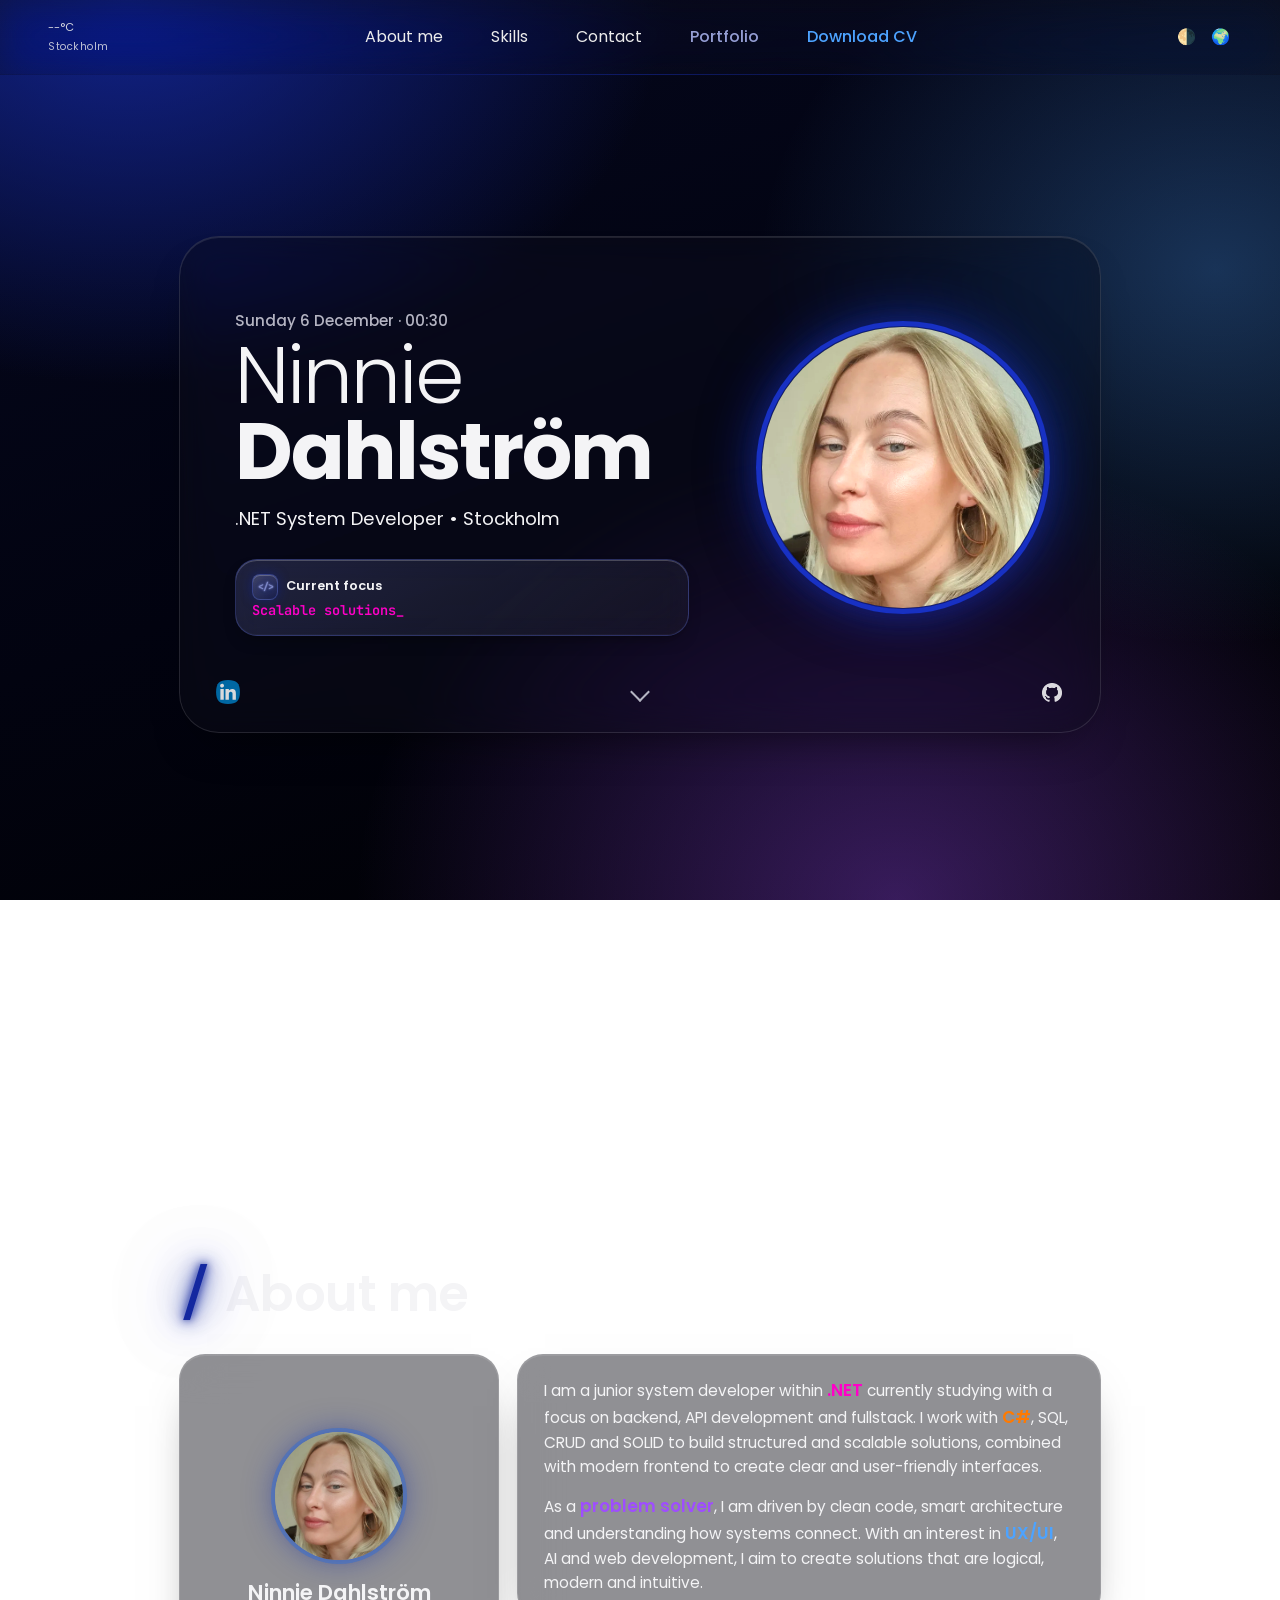
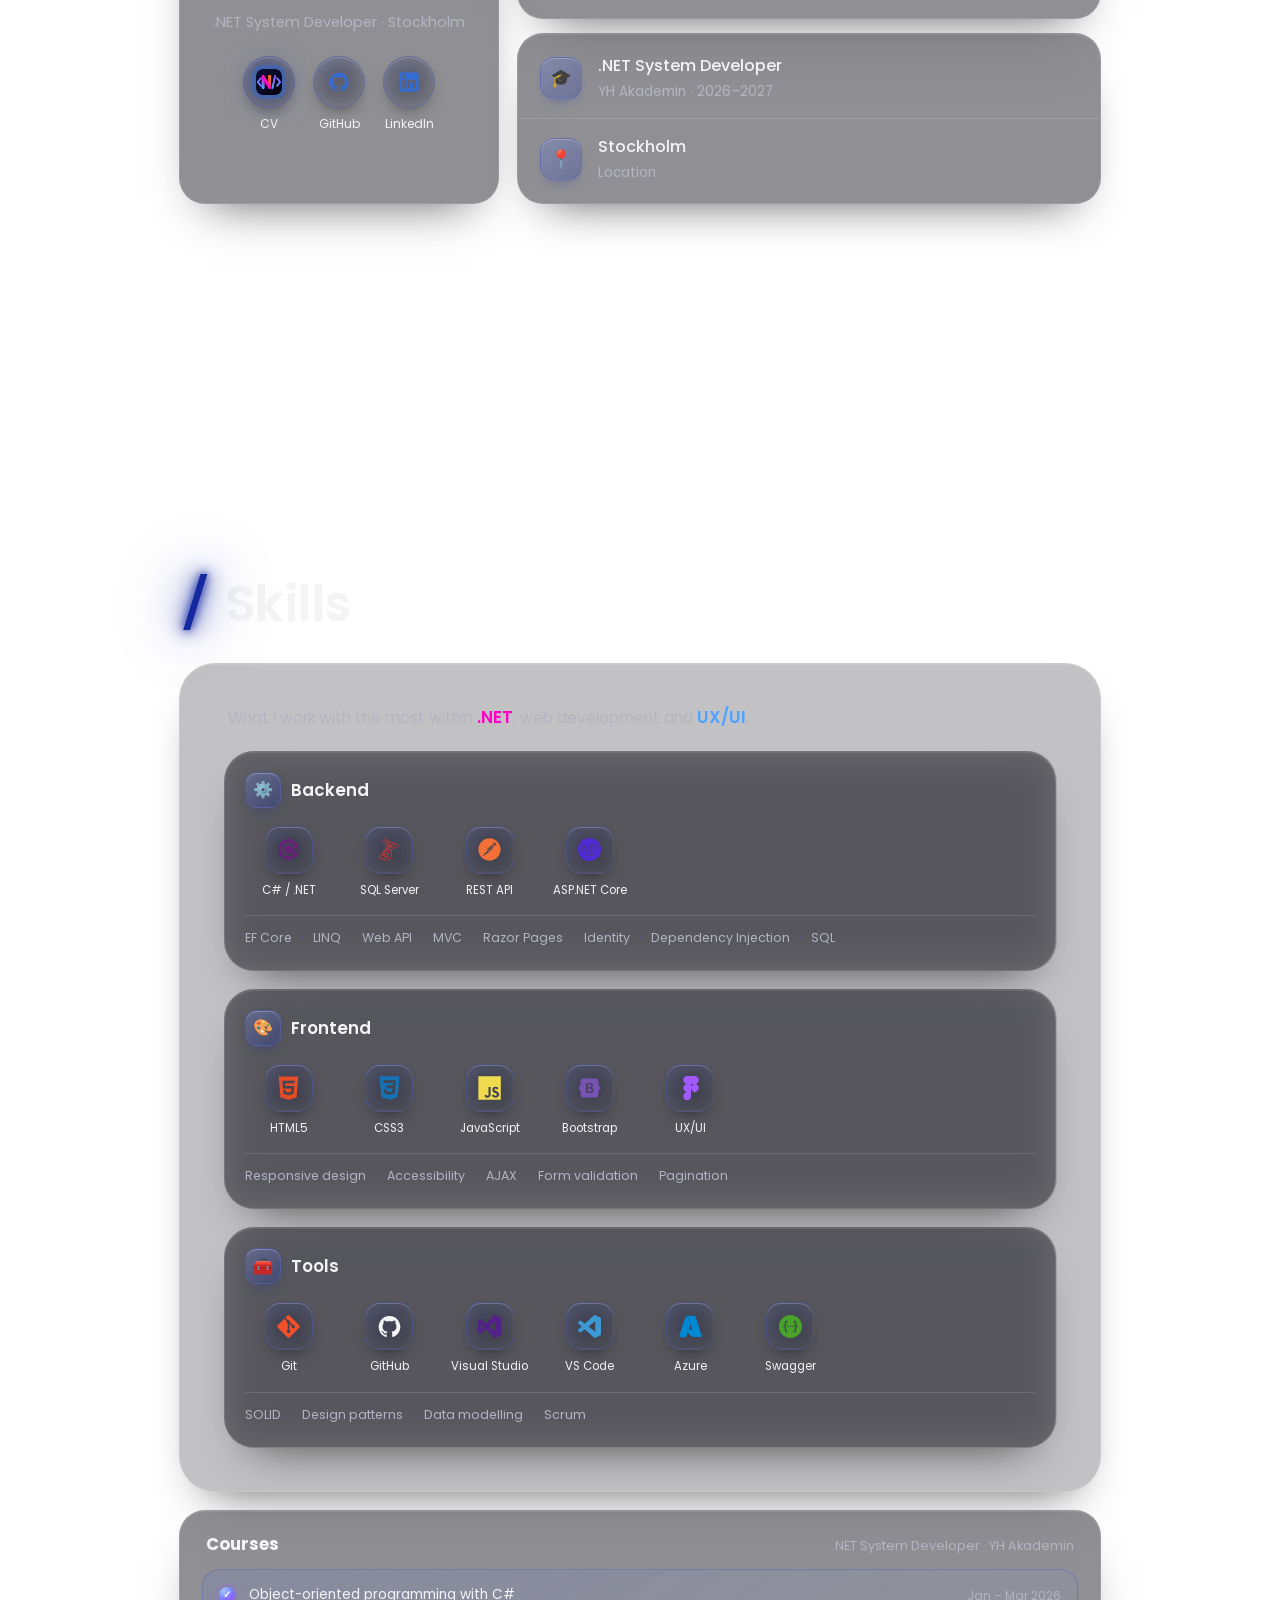
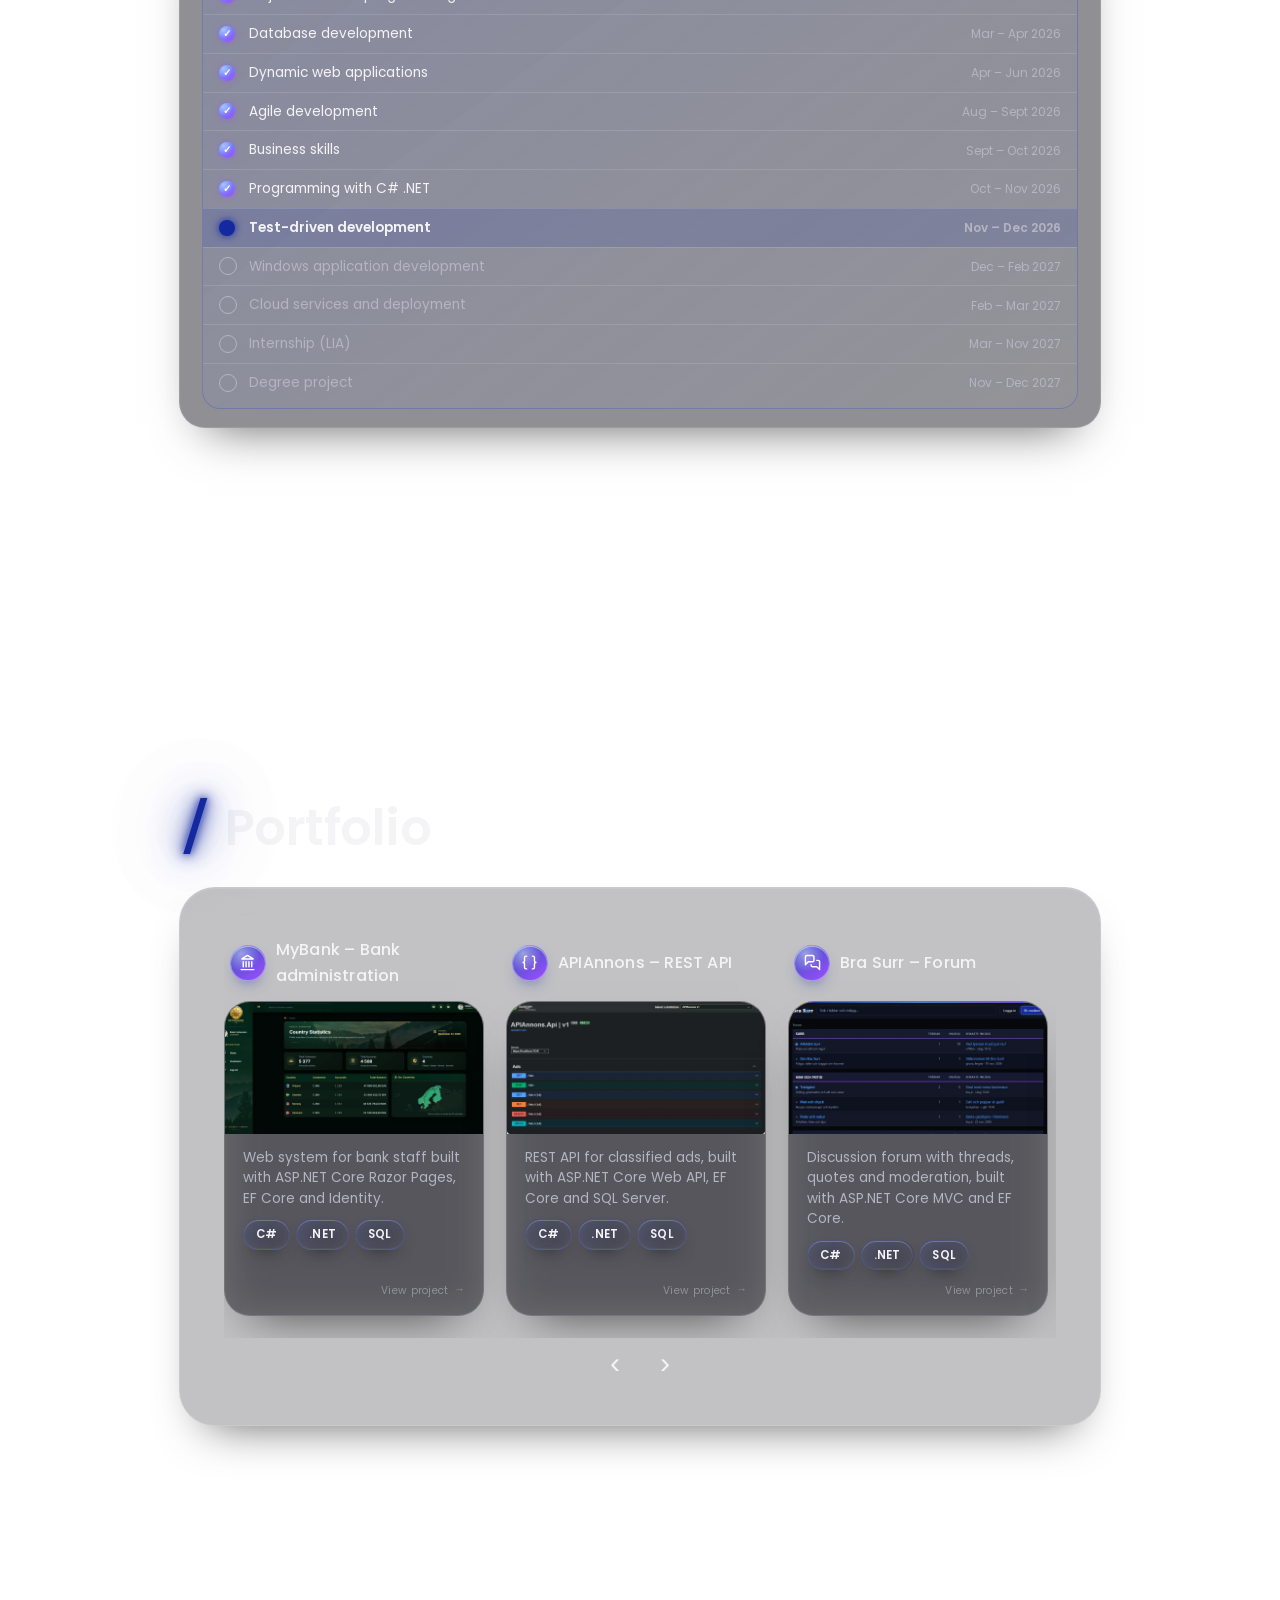
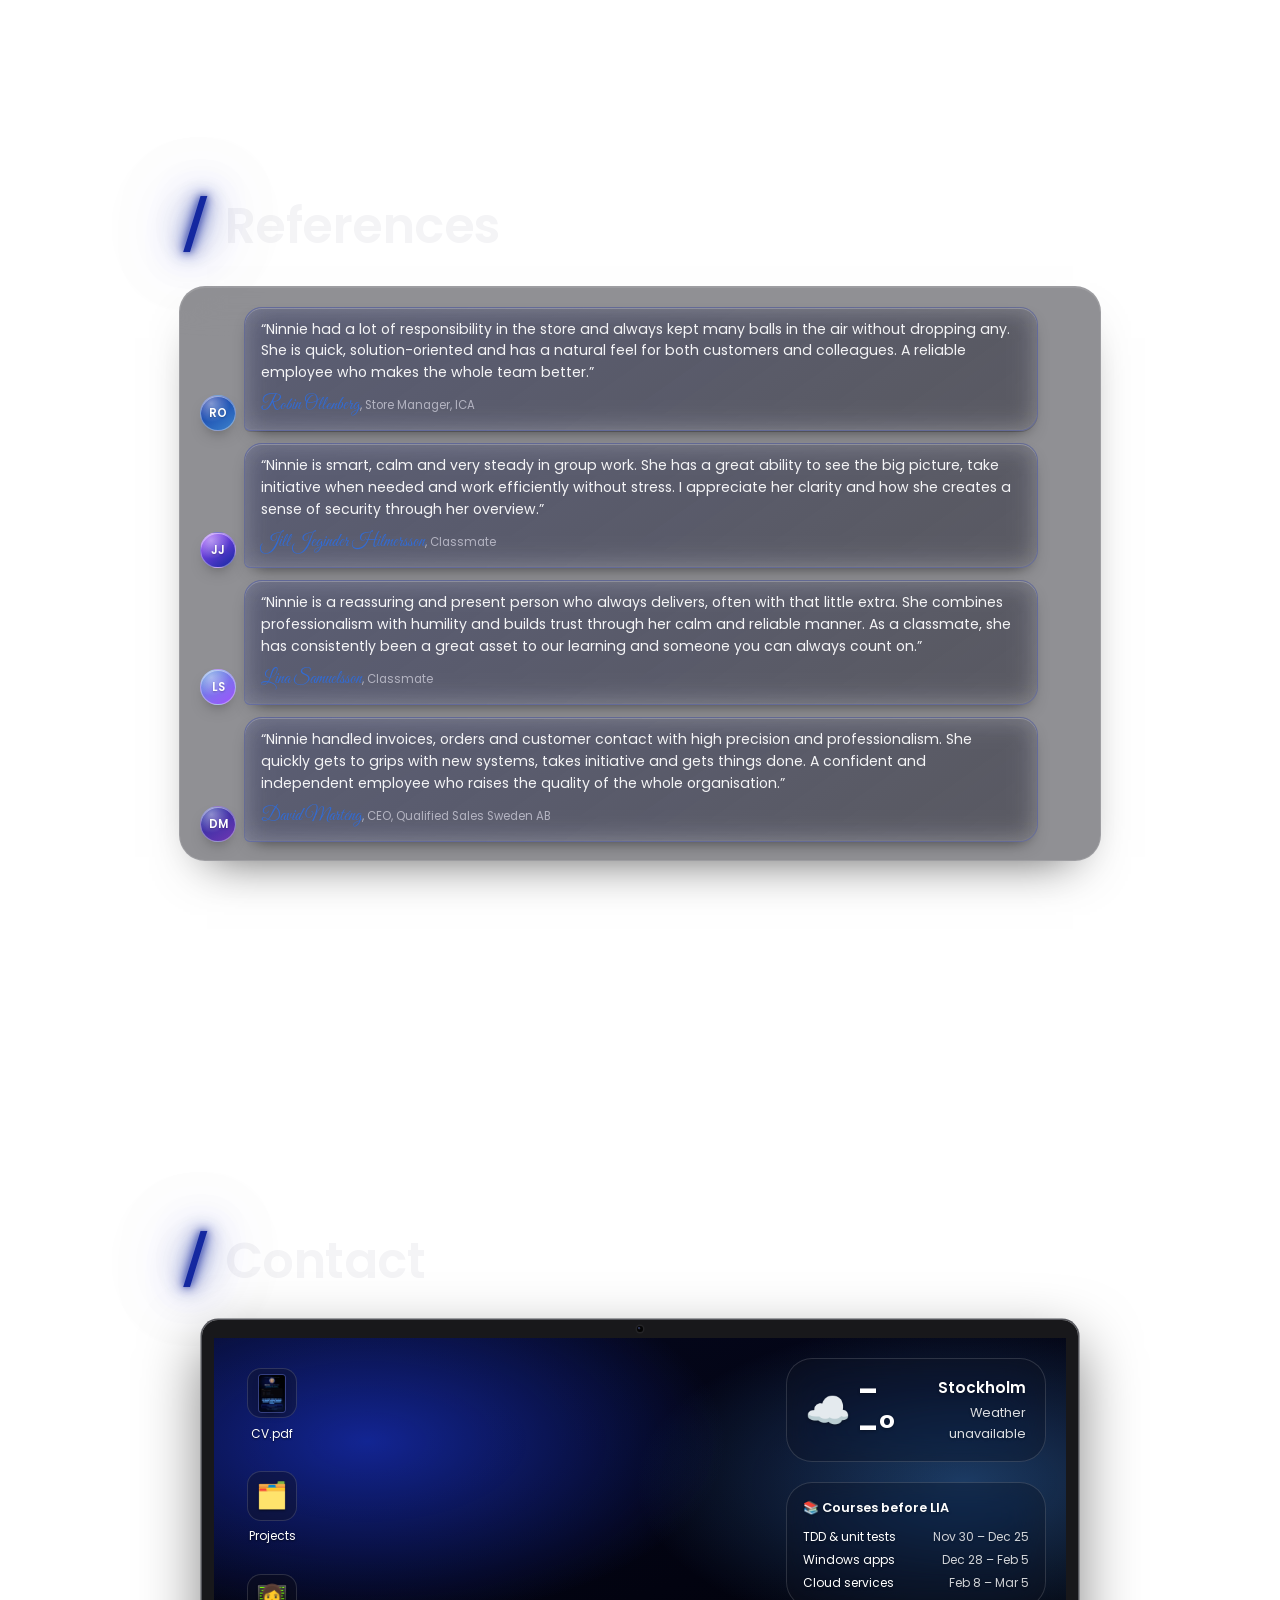
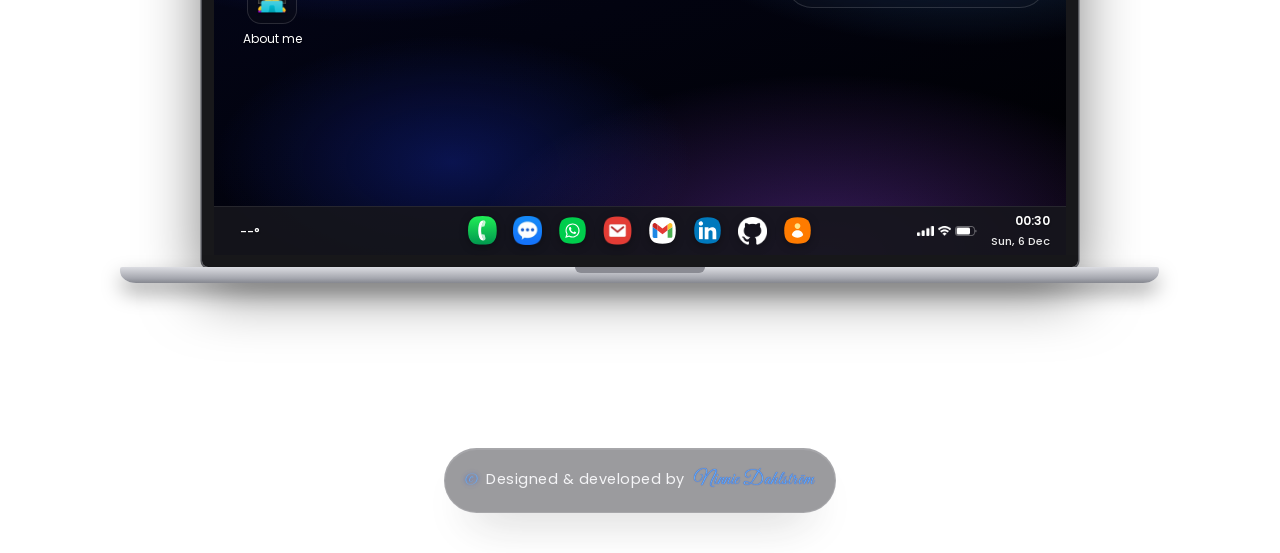
==== commit 02fea5a9: "- Fix: Design" ====
--- a/index-en.html
+++ b/index-en.html
@@ -156,7 +156,7 @@
             <h3>Ninnie Dahlström</h3>
             <p>.NET System Developer · Stockholm</p>
             <div class="pactions">
-                <a href="image/cv-ninnie-dahlstrom-eng.pdf" download><span class="pa-icon" aria-hidden="true"><img src="image/cv-thumb-dark.webp" alt="" width="28" height="40" class="cv-mini cv-mini-sm icon-img dark"><img src="image/cv-thumb-light.webp" alt="" width="28" height="40" class="cv-mini cv-mini-sm icon-img light"></span>CV</a>
+                <a href="image/cv-ninnie-dahlstrom-eng.pdf" download><span class="pa-icon" aria-hidden="true"><img src="image/favicon.svg" alt="" width="26" height="26" class="pa-logo"></span>CV</a>
                 <a href="https://github.com/nninnie" target="_blank" rel="noopener noreferrer"><span class="pa-icon" aria-hidden="true"><span class="mask-icon mask-github" aria-hidden="true"></span></span>GitHub</a>
                 <a href="https://www.linkedin.com/in/ninnie-dahlstrom" target="_blank" rel="noopener noreferrer"><span class="pa-icon" aria-hidden="true"><span class="mask-icon mask-linkedin" aria-hidden="true"></span></span>LinkedIn</a>
             </div>
--- a/css/oneui.css
+++ b/css/oneui.css
@@ -1862,3 +1862,11 @@
     border-radius: 3px;
     object-fit: cover;
 }
+
+
+/* CV-knappen i Om mig visar <N/>-loggan i miniformat */
+.pa-icon img.pa-logo {
+    width: 26px;
+    height: 26px;
+    border-radius: 7px;
+}
